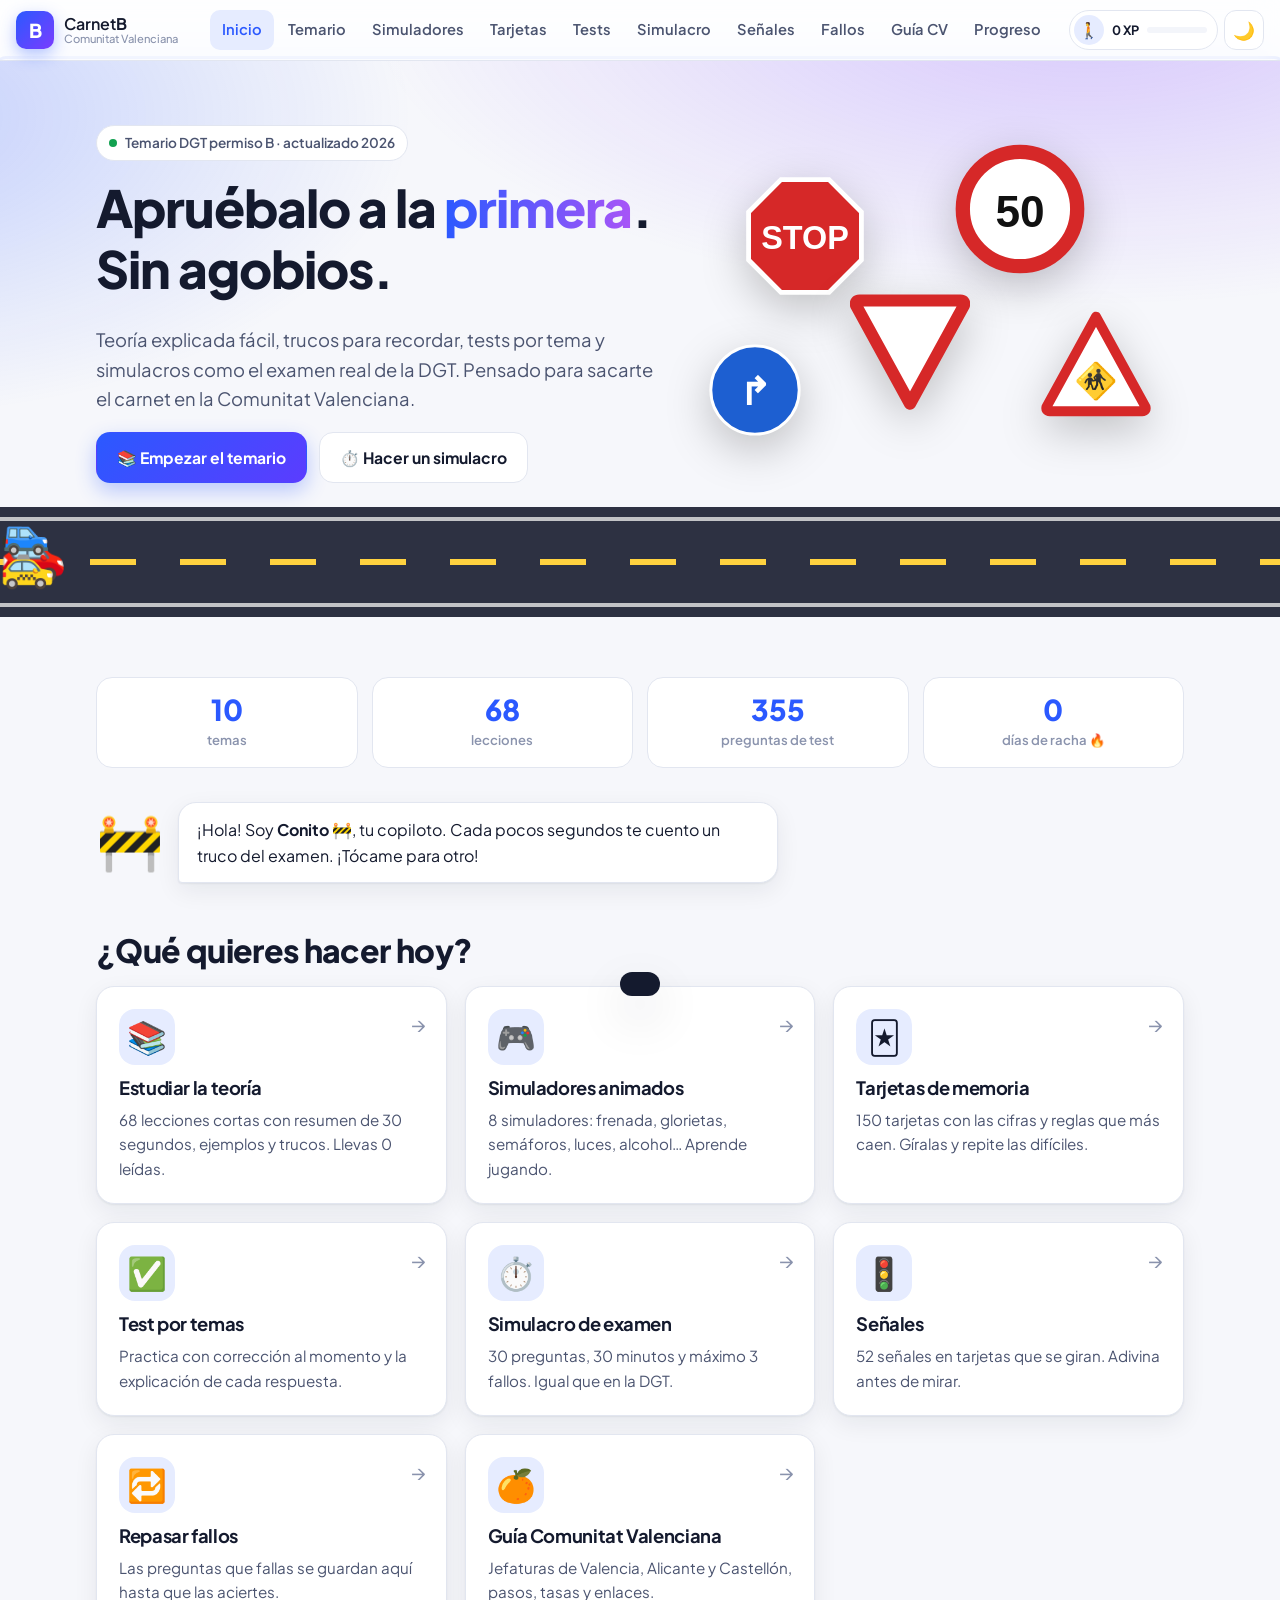
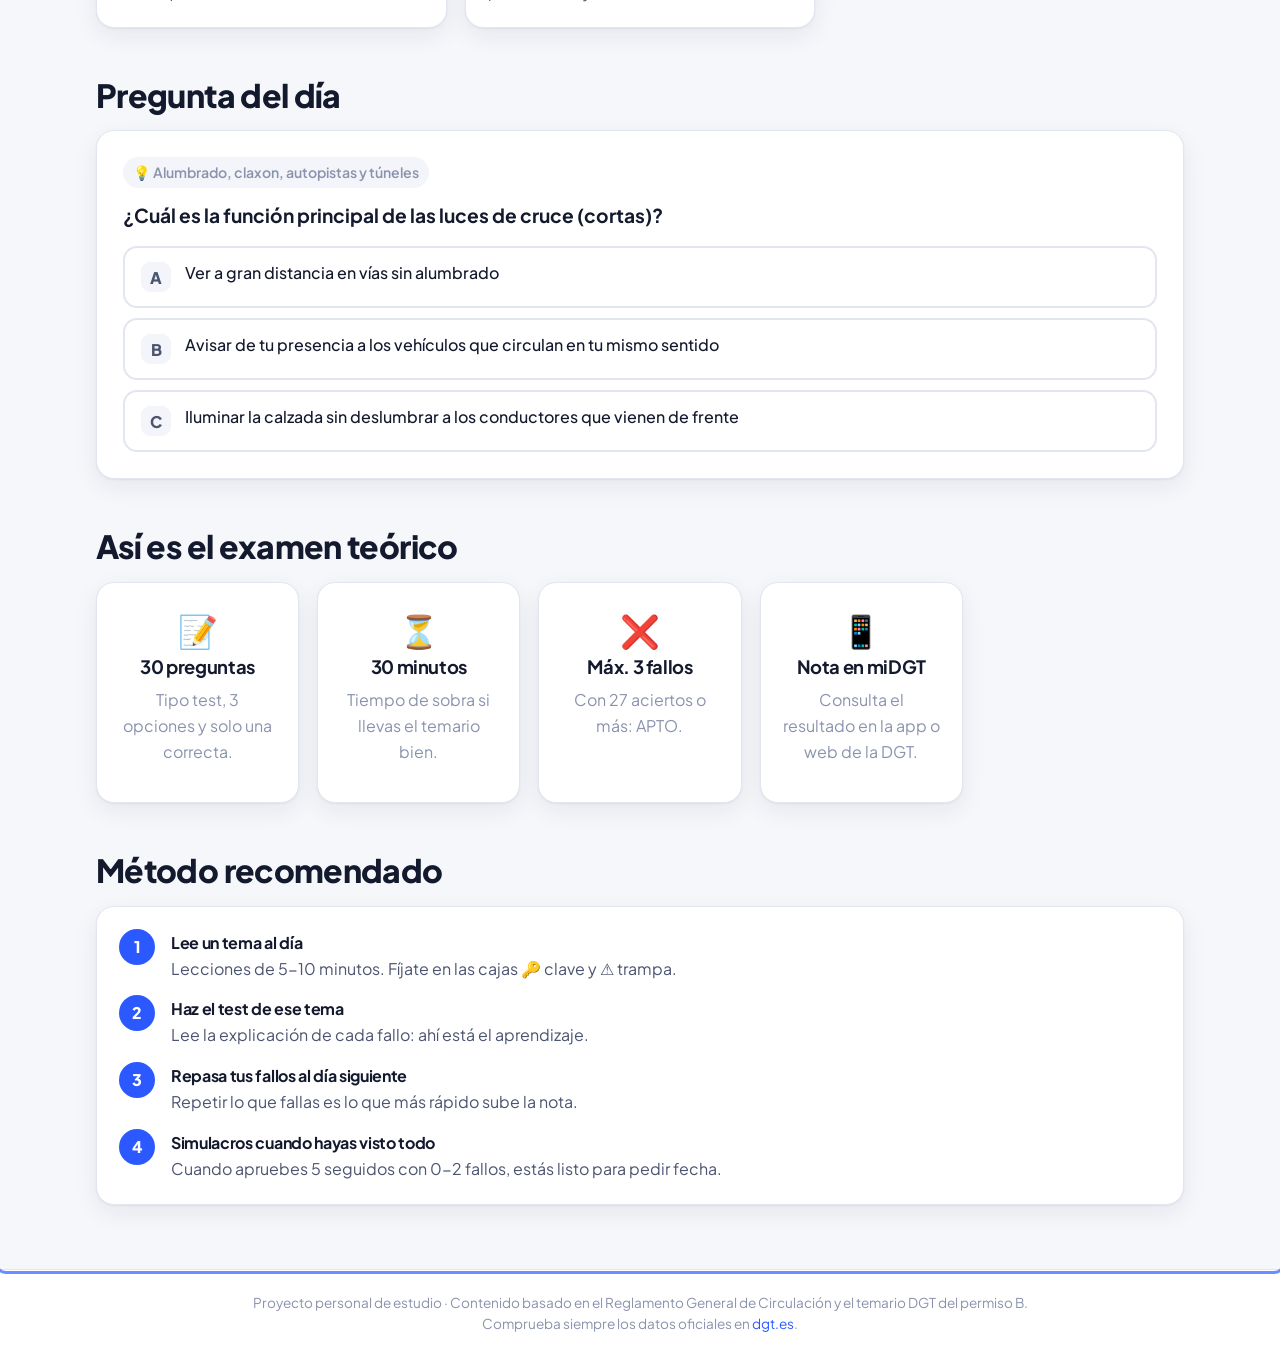
==== index.html @ b55dc946 "Web para estudiar el teórico del permiso B (Comunitat Valenciana) Temario de 10 temas con resúmenes " ====
<!doctype html>
<html lang="es">
<head>
  <meta charset="utf-8">
  <meta name="viewport" content="width=device-width, initial-scale=1">
  <title>Carnet B Valencia</title>
  <meta name="description" content="Aprende el teórico del permiso B de forma sencilla: temario animado, simuladores interactivos, tests por tema, simulacros de examen DGT y guía para la Comunitat Valenciana.">
  <meta name="theme-color" content="#2b59ff">
  <meta property="og:title" content="Carnet B Valencia — Aprende el teórico de la DGT">
  <meta property="og:description" content="Temario fácil, simuladores animados, 355 preguntas tipo test y simulacros de examen.">
  <meta property="og:type" content="website">
  <link rel="manifest" href="manifest.webmanifest">
  <link rel="icon" href="icon.svg" type="image/svg+xml">
  <link rel="apple-touch-icon" href="icon.svg">
  <link rel="preconnect" href="https://fonts.googleapis.com">
  <link rel="stylesheet" href="https://fonts.googleapis.com/css2?family=Plus+Jakarta+Sans:wght@400;500;600;700;800&display=swap">
  <link rel="stylesheet" href="css/styles.css">
  <link rel="stylesheet" href="css/extra.css">
</head>
<body>
  <header class="topbar">
    <a href="#/" class="brand" aria-label="Inicio">
      <span class="brand-logo">B</span>
      <span class="brand-text">Carnet<strong>B</strong> <small>Comunitat Valenciana</small></span>
    </a>
    <nav class="nav" id="nav">
      <a href="#/" data-route="">Inicio</a>
      <a href="#/temario" data-route="temario">Temario</a>
      <a href="#/simuladores" data-route="simuladores">Simuladores</a>
      <a href="#/tarjetas" data-route="tarjetas">Tarjetas</a>
      <a href="#/test" data-route="test">Tests</a>
      <a href="#/examen" data-route="examen">Simulacro</a>
      <a href="#/senales" data-route="senales">Señales</a>
      <a href="#/fallos" data-route="fallos">Fallos <span class="badge" id="badge-fallos" hidden></span></a>
      <a href="#/valencia" data-route="valencia">Guía CV</a>
      <a href="#/progreso" data-route="progreso">Progreso</a>
    </nav>
    <div class="topbar-actions">
      <a href="#/progreso" class="xp-chip" id="xp-chip" title="Tu nivel"></a>
      <button class="icon-btn" id="theme-toggle" title="Cambiar tema" aria-label="Cambiar tema claro/oscuro">🌙</button>
      <button class="icon-btn menu-btn" id="menu-toggle" aria-label="Menú">☰</button>
    </div>
  </header>

  <main id="app" tabindex="-1"></main>

  <footer class="footer">
    <p>Proyecto personal de estudio · Contenido basado en el Reglamento General de Circulación y el temario DGT del permiso B. Comprueba siempre los datos oficiales en <a href="https://www.dgt.es" target="_blank" rel="noopener">dgt.es</a>.</p>
  </footer>

  <div id="toast" class="toast" role="status" aria-live="polite"></div>
  <canvas id="confetti" aria-hidden="true"></canvas>

  <!-- Datos (cada fichero añade a variables globales; si falta alguno, la app sigue funcionando) -->
  <script src="data/teoria-examen.js"></script>
  <script src="data/teoria-via.js"></script>
  <script src="data/teoria-senales.js"></script>
  <script src="data/teoria-velocidad.js"></script>
  <script src="data/teoria-prioridad.js"></script>
  <script src="data/teoria-maniobras.js"></script>
  <script src="data/teoria-alumbrado.js"></script>
  <script src="data/teoria-factores.js"></script>
  <script src="data/teoria-seguridad.js"></script>
  <script src="data/teoria-accidentes.js"></script>
  <script src="data/preguntas-a.js"></script>
  <script src="data/preguntas-b.js"></script>
  <script src="data/preguntas-c.js"></script>
  <script src="data/preguntas-web.js"></script>
  <script src="data/resumenes-1.js"></script>
  <script src="data/resumenes-2.js"></script>
  <script src="data/flashcards.js"></script>
  <script src="data/info-cv.js"></script>
  <script src="js/simuladores.js"></script>
  <script src="js/app.js"></script>
  <script>
    if ("serviceWorker" in navigator && location.protocol.startsWith("http") && !/localhost|127\.0\.0\.1/.test(location.hostname)) {
      navigator.serviceWorker.register("sw.js").catch(function () {});
    }
  </script>
</body>
</html>
---- css/styles.css ----
/* ============ Tokens ============ */
:root {
  --bg: #f6f7fb;
  --bg-2: #eef1f8;
  --surface: #ffffff;
  --surface-2: #f3f5fa;
  --text: #141a2e;
  --text-2: #4b5470;
  --muted: #8a93ad;
  --border: #e2e6f0;
  --primary: #2b59ff;
  --primary-2: #6c8cff;
  --primary-soft: #e6ecff;
  --accent: #ff8a00;
  --ok: #12a150;
  --ok-soft: #e3f7ec;
  --bad: #e5383b;
  --bad-soft: #fde8e8;
  --warn: #f2a900;
  --warn-soft: #fff5d6;
  --tip: #8b5cf6;
  --tip-soft: #f1ebff;
  --road: #2d3142;
  --shadow: 0 1px 2px rgba(20,26,46,.06), 0 8px 24px rgba(20,26,46,.07);
  --shadow-lg: 0 20px 50px rgba(20,26,46,.14);
  --radius: 18px;
  --radius-sm: 12px;
  --font: "Plus Jakarta Sans", system-ui, -apple-system, "Segoe UI", Roboto, sans-serif;
  color-scheme: light;
}
@media (prefers-color-scheme: dark) {
  :root:not([data-theme="light"]) {
    --bg: #0d111c; --bg-2: #121827; --surface: #161d2e; --surface-2: #1d2539;
    --text: #eef1f8; --text-2: #b4bcd3; --muted: #7a84a0; --border: #273049;
    --primary: #6c8cff; --primary-2: #9db2ff; --primary-soft: #1d2a52;
    --ok: #3ccf7f; --ok-soft: #12301f; --bad: #ff6b6e; --bad-soft: #3a1618;
    --warn: #ffc94a; --warn-soft: #362c0d; --tip: #b197ff; --tip-soft: #261d42;
    --road: #222838;
    --shadow: 0 1px 2px rgba(0,0,0,.3), 0 8px 24px rgba(0,0,0,.3);
    --shadow-lg: 0 20px 50px rgba(0,0,0,.5);
    color-scheme: dark;
  }
}
:root[data-theme="dark"] {
  --bg: #0d111c; --bg-2: #121827; --surface: #161d2e; --surface-2: #1d2539;
  --text: #eef1f8; --text-2: #b4bcd3; --muted: #7a84a0; --border: #273049;
  --primary: #6c8cff; --primary-2: #9db2ff; --primary-soft: #1d2a52;
  --ok: #3ccf7f; --ok-soft: #12301f; --bad: #ff6b6e; --bad-soft: #3a1618;
  --warn: #ffc94a; --warn-soft: #362c0d; --tip: #b197ff; --tip-soft: #261d42;
  --road: #222838;
  --shadow: 0 1px 2px rgba(0,0,0,.3), 0 8px 24px rgba(0,0,0,.3);
  --shadow-lg: 0 20px 50px rgba(0,0,0,.5);
  color-scheme: dark;
}

/* ============ Base ============ */
* { box-sizing: border-box; }
html { scroll-behavior: smooth; }
body {
  margin: 0; background: var(--bg); color: var(--text);
  font-family: var(--font); font-size: 16px; line-height: 1.6;
  -webkit-font-smoothing: antialiased; overflow-x: hidden;
}
a { color: var(--primary); text-decoration: none; }
a:hover { text-decoration: underline; }
h1, h2, h3, h4 { line-height: 1.2; margin: 0 0 .5em; letter-spacing: -.02em; }
h1 { font-size: clamp(1.9rem, 4.5vw, 3.2rem); font-weight: 800; }
h2 { font-size: clamp(1.4rem, 3vw, 2rem); font-weight: 800; }
h3 { font-size: 1.15rem; font-weight: 700; }
p { margin: 0 0 1em; }
button { font-family: inherit; cursor: pointer; }
:focus-visible { outline: 3px solid var(--primary-2); outline-offset: 2px; border-radius: 6px; }
main { min-height: calc(100vh - 140px); outline: none; }
.wrap { max-width: 1120px; margin: 0 auto; padding: 32px 16px 64px; }
.narrow { max-width: 820px; }
.muted { color: var(--muted); }
.center { text-align: center; }
.row { display: flex; gap: 12px; flex-wrap: wrap; align-items: center; }
.spacer { flex: 1; }

/* ============ Topbar ============ */
.topbar {
  position: sticky; top: 0; z-index: 50;
  display: flex; align-items: center; gap: 16px;
  padding: 10px 16px; background: color-mix(in srgb, var(--surface) 82%, transparent);
  backdrop-filter: saturate(1.6) blur(14px); -webkit-backdrop-filter: saturate(1.6) blur(14px);
  border-bottom: 1px solid var(--border);
}
.brand { display: flex; align-items: center; gap: 10px; color: var(--text); text-decoration: none !important; }
.brand-logo {
  width: 38px; height: 38px; border-radius: 10px; display: grid; place-items: center;
  background: linear-gradient(135deg, var(--primary), #7a3cff); color: #fff; font-weight: 800; font-size: 1.2rem;
  box-shadow: 0 6px 16px rgba(43,89,255,.35);
}
.brand-text { font-weight: 600; line-height: 1.05; }
.brand-text small { display: block; font-size: .7rem; color: var(--muted); font-weight: 500; }
.nav { display: flex; gap: 2px; margin-left: auto; }
.nav a {
  color: var(--text-2); padding: 8px 12px; border-radius: 10px; font-weight: 600; font-size: .92rem;
  text-decoration: none; transition: background .2s, color .2s; position: relative; white-space: nowrap;
}
.nav a:hover { background: var(--surface-2); color: var(--text); }
.nav a.active { color: var(--primary); background: var(--primary-soft); }
.badge {
  display: inline-grid; place-items: center; min-width: 20px; height: 20px; padding: 0 6px;
  border-radius: 99px; background: var(--bad); color: #fff; font-size: .7rem; margin-left: 4px;
}
.badge[hidden] { display: none; }
.topbar-actions { display: flex; gap: 6px; }
.icon-btn {
  width: 40px; height: 40px; border-radius: 12px; border: 1px solid var(--border);
  background: var(--surface); color: var(--text); font-size: 1.1rem; display: grid; place-items: center;
  transition: transform .2s;
}
.icon-btn:hover { transform: rotate(-8deg) scale(1.05); }
.menu-btn { display: none; }
@media (max-width: 980px) {
  .menu-btn { display: grid; }
  .nav {
    position: fixed; inset: 61px 0 auto 0; flex-direction: column; padding: 12px 16px 20px;
    background: var(--surface); border-bottom: 1px solid var(--border); box-shadow: var(--shadow-lg);
    transform: translateY(-120%); transition: transform .35s cubic-bezier(.2,.8,.2,1); margin: 0;
  }
  .nav.open { transform: none; }
  .nav a { padding: 12px 14px; font-size: 1rem; }
  .topbar-actions { margin-left: auto; }
}

/* ============ Buttons ============ */
.btn {
  display: inline-flex; align-items: center; justify-content: center; gap: 8px;
  padding: 12px 20px; border-radius: 14px; border: 1px solid transparent;
  font-weight: 700; font-size: .98rem; text-decoration: none !important;
  transition: transform .15s, box-shadow .2s, background .2s; user-select: none;
}
.btn:active { transform: scale(.97); }
.btn-primary { background: linear-gradient(135deg, var(--primary), #5b3cff); color: #fff; box-shadow: 0 8px 20px rgba(43,89,255,.3); }
.btn-primary:hover { box-shadow: 0 12px 28px rgba(43,89,255,.42); transform: translateY(-1px); }
.btn-ghost { background: var(--surface); color: var(--text); border-color: var(--border); }
.btn-ghost:hover { background: var(--surface-2); }
.btn-ok { background: var(--ok); color: #fff; }
.btn-sm { padding: 8px 14px; font-size: .88rem; border-radius: 11px; }
.btn[disabled] { opacity: .45; pointer-events: none; }

/* ============ Cards ============ */
.card {
  background: var(--surface); border: 1px solid var(--border); border-radius: var(--radius);
  padding: 22px; box-shadow: var(--shadow);
}
.grid { display: grid; gap: 18px; }
.grid-2 { grid-template-columns: repeat(auto-fill, minmax(min(100%, 340px), 1fr)); }
.grid-3 { grid-template-columns: repeat(auto-fill, minmax(min(100%, 260px), 1fr)); }
.grid-4 { grid-template-columns: repeat(auto-fill, minmax(min(100%, 200px), 1fr)); }

/* ============ Hero ============ */
.hero {
  position: relative; overflow: hidden;
  background: radial-gradient(1200px 500px at 85% -10%, rgba(122,60,255,.25), transparent 60%),
              radial-gradient(900px 500px at -10% 10%, rgba(43,89,255,.25), transparent 60%), var(--bg);
}
.hero-inner { max-width: 1120px; margin: 0 auto; padding: 64px 16px 0; display: grid; gap: 28px; grid-template-columns: 1.1fr .9fr; align-items: center; }
@media (max-width: 860px) { .hero-inner { grid-template-columns: 1fr; padding-top: 40px; } }
.hero h1 span.grad { background: linear-gradient(90deg, var(--primary), #a855f7, var(--accent)); -webkit-background-clip: text; background-clip: text; color: transparent; background-size: 200% auto; animation: shine 6s linear infinite; }
@keyframes shine { to { background-position: 200% center; } }
.hero p.lead { font-size: 1.15rem; color: var(--text-2); max-width: 560px; }
.pill { display: inline-flex; align-items: center; gap: 8px; padding: 6px 12px; border-radius: 99px; background: var(--surface); border: 1px solid var(--border); font-size: .85rem; font-weight: 600; color: var(--text-2); margin-bottom: 16px; }
.pill .dot { width: 8px; height: 8px; border-radius: 50%; background: var(--ok); box-shadow: 0 0 0 0 var(--ok); animation: pulse 2s infinite; }
@keyframes pulse { 0% { box-shadow: 0 0 0 0 rgba(18,161,80,.6); } 70% { box-shadow: 0 0 0 10px rgba(18,161,80,0); } 100% { box-shadow: 0 0 0 0 rgba(18,161,80,0); } }

.hero-signs { position: relative; height: 320px; }
.hero-signs .float { position: absolute; animation: float 6s ease-in-out infinite; filter: drop-shadow(0 14px 22px rgba(0,0,0,.22)); }
.hero-signs .float:nth-child(1) { left: 8%; top: 10%; animation-delay: 0s; }
.hero-signs .float:nth-child(2) { left: 52%; top: 0; animation-delay: -1.5s; }
.hero-signs .float:nth-child(3) { left: 30%; top: 46%; animation-delay: -3s; }
.hero-signs .float:nth-child(4) { left: 70%; top: 52%; animation-delay: -4.5s; }
.hero-signs .float:nth-child(5) { left: 0; top: 62%; animation-delay: -2.2s; }
@keyframes float { 0%,100% { transform: translateY(0) rotate(-3deg); } 50% { transform: translateY(-18px) rotate(3deg); } }

/* animated road */
.road { position: relative; height: 110px; margin-top: 24px; background: var(--road); overflow: hidden; }
.road::before, .road::after { content: ""; position: absolute; left: 0; right: 0; height: 4px; background: #e8e8e8; opacity: .8; }
.road::before { top: 10px; } .road::after { bottom: 10px; }
.road .lane { position: absolute; top: 50%; left: 0; width: 200%; height: 6px; transform: translateY(-50%);
  background: repeating-linear-gradient(90deg, #ffd23f 0 46px, transparent 46px 90px); animation: lane 1.2s linear infinite; }
@keyframes lane { to { transform: translate(-90px, -50%); } }
.road .car { position: absolute; bottom: 26px; font-size: 54px; transform: scaleX(-1); animation: drive 9s linear infinite; }
.road .car.c2 { bottom: 54px; font-size: 40px; animation-duration: 13s; animation-delay: -6s; }
.road .car.c3 { bottom: 20px; font-size: 44px; animation-duration: 11s; animation-delay: -3s; }
@keyframes drive { from { left: -15%; } to { left: 110%; } }
@media (prefers-reduced-motion: reduce) { *, *::before, *::after { animation: none !important; transition: none !important; } }

.stats { display: grid; grid-template-columns: repeat(4, 1fr); gap: 14px; margin-top: 28px; }
@media (max-width: 640px) { .stats { grid-template-columns: repeat(2, 1fr); } }
.stat { background: var(--surface); border: 1px solid var(--border); border-radius: 16px; padding: 16px; text-align: center; }
.stat b { display: block; font-size: 1.8rem; font-weight: 800; color: var(--primary); line-height: 1.1; }
.stat span { font-size: .82rem; color: var(--muted); font-weight: 600; }

/* feature cards */
.feature { position: relative; overflow: hidden; transition: transform .25s, box-shadow .25s; cursor: pointer; text-decoration: none !important; color: var(--text); display: block; }
.feature:hover { transform: translateY(-4px); box-shadow: var(--shadow-lg); }
.feature .ico { font-size: 2rem; width: 56px; height: 56px; display: grid; place-items: center; border-radius: 16px; background: var(--primary-soft); margin-bottom: 12px; }
.feature p { color: var(--text-2); margin: 0; font-size: .95rem; }
.feature::after { content: "→"; position: absolute; right: 20px; top: 20px; font-size: 1.3rem; color: var(--muted); transition: transform .25s; }
.feature:hover::after { transform: translateX(4px); color: var(--primary); }

/* steps */
.steps { counter-reset: s; display: grid; gap: 14px; }
.step { display: flex; gap: 16px; align-items: flex-start; }
.step::before { counter-increment: s; content: counter(s); flex: none; width: 36px; height: 36px; border-radius: 50%; display: grid; place-items: center; background: var(--primary); color: #fff; font-weight: 800; }
.step h4 { margin: 4px 0 4px; }
.step p { margin: 0; color: var(--text-2); }

/* ============ Section headers ============ */
.page-head { margin-bottom: 26px; }
.page-head p { color: var(--text-2); max-width: 680px; }
.crumbs { font-size: .88rem; color: var(--muted); margin-bottom: 10px; }
.crumbs a { color: var(--muted); }

/* ============ Topic cards ============ */
.topic {
  --c: var(--primary);
  position: relative; display: flex; flex-direction: column; gap: 10px; color: var(--text); text-decoration: none !important;
  transition: transform .25s, box-shadow .25s; overflow: hidden;
}
.topic::before { content: ""; position: absolute; inset: 0 0 auto 0; height: 5px; background: var(--c); }
.topic:hover { transform: translateY(-4px) rotate(-.3deg); box-shadow: var(--shadow-lg); }
.topic .t-ico { font-size: 2.2rem; width: 60px; height: 60px; display: grid; place-items: center; border-radius: 16px; background: color-mix(in srgb, var(--c) 14%, transparent); }
.topic .t-num { position: absolute; right: 18px; top: 14px; font-size: 3rem; font-weight: 800; color: color-mix(in srgb, var(--c) 18%, transparent); line-height: 1; }
.topic p { color: var(--text-2); font-size: .93rem; margin: 0; flex: 1; }
.progress { height: 8px; background: var(--surface-2); border-radius: 99px; overflow: hidden; }
.progress > i { display: block; height: 100%; width: 0; background: var(--c, var(--primary)); border-radius: 99px; transition: width 1s cubic-bezier(.2,.8,.2,1); }
.t-meta { display: flex; justify-content: space-between; font-size: .8rem; color: var(--muted); font-weight: 600; }

/* lesson list */
.lesson-list { display: grid; gap: 10px; }
.lesson-item {
  display: flex; align-items: center; gap: 14px; padding: 16px 18px; border-radius: 14px;
  background: var(--surface); border: 1px solid var(--border); color: var(--text); text-decoration: none !important;
  transition: transform .2s, border-color .2s;
}
.lesson-item:hover { transform: translateX(4px); border-color: var(--c, var(--primary)); }
.lesson-item .num { flex: none; width: 34px; height: 34px; border-radius: 10px; display: grid; place-items: center; font-weight: 800; background: var(--surface-2); color: var(--text-2); }
.lesson-item.done .num { background: var(--ok); color: #fff; }
.lesson-item .lt { flex: 1; font-weight: 600; }
.lesson-item .lm { font-size: .82rem; color: var(--muted); }

/* ============ Lesson content ============ */
.lesson { font-size: 1.04rem; }
.lesson > * { animation: rise .5s both; }
.lesson > *:nth-child(2) { animation-delay: .04s; } .lesson > *:nth-child(3) { animation-delay: .08s; }
.lesson > *:nth-child(4) { animation-delay: .12s; } .lesson > *:nth-child(5) { animation-delay: .16s; }
@keyframes rise { from { opacity: 0; transform: translateY(14px); } to { opacity: 1; transform: none; } }
.lesson ul { padding-left: 0; list-style: none; margin: 0 0 1.2em; }
.lesson ul li { position: relative; padding-left: 28px; margin-bottom: 8px; }
.lesson ul li::before { content: ""; position: absolute; left: 6px; top: .6em; width: 9px; height: 9px; border-radius: 3px; background: var(--c, var(--primary)); transform: rotate(45deg); }
.box { border-radius: 14px; padding: 16px 18px 16px 54px; margin: 0 0 1.2em; position: relative; border: 1px solid transparent; }
.box::before { position: absolute; left: 16px; top: 14px; font-size: 1.3rem; }
.box b.tag { display: block; font-size: .74rem; text-transform: uppercase; letter-spacing: .08em; margin-bottom: 2px; }
.box-clave { background: var(--primary-soft); border-color: color-mix(in srgb, var(--primary) 30%, transparent); }
.box-clave::before { content: "🔑"; } .box-clave b.tag { color: var(--primary); }
.box-truco { background: var(--tip-soft); border-color: color-mix(in srgb, var(--tip) 30%, transparent); }
.box-truco::before { content: "💡"; } .box-truco b.tag { color: var(--tip); }
.box-aviso { background: var(--warn-soft); border-color: color-mix(in srgb, var(--warn) 40%, transparent); }
.box-aviso::before { content: "⚠️"; } .box-aviso b.tag { color: color-mix(in srgb, var(--warn) 70%, var(--text)); }
.table-wrap { overflow-x: auto; margin: 0 0 1.2em; border-radius: 14px; border: 1px solid var(--border); }
table { border-collapse: collapse; width: 100%; font-size: .95rem; background: var(--surface); }
th, td { padding: 10px 14px; text-align: left; border-bottom: 1px solid var(--border); }
th { background: var(--surface-2); font-weight: 700; font-size: .85rem; color: var(--text-2); }
tr:last-child td { border-bottom: 0; }
tbody tr:hover td { background: var(--surface-2); }
.sign-block { display: flex; gap: 18px; align-items: center; background: var(--surface); border: 1px solid var(--border); border-radius: 16px; padding: 14px 18px; margin: 0 0 1.2em; }
.sign-block svg { flex: none; width: 84px; height: 84px; transition: transform .4s cubic-bezier(.3,1.6,.5,1); }
.sign-block:hover svg { transform: scale(1.12) rotate(-6deg); }
.sign-block h4 { margin: 0 0 4px; }
.sign-block p { margin: 0; color: var(--text-2); font-size: .95rem; }

.mini-quiz { background: var(--surface); border: 2px dashed var(--border); border-radius: 16px; padding: 18px; margin: 0 0 1.4em; }
.mini-quiz h4::before { content: "🧠 "; }

.lesson-nav { display: flex; gap: 12px; justify-content: space-between; margin-top: 30px; padding-top: 20px; border-top: 1px solid var(--border); flex-wrap: wrap; }
.reading-bar { position: fixed; top: 0; left: 0; height: 3px; background: linear-gradient(90deg, var(--primary), #a855f7); z-index: 60; width: 0; transition: width .1s; }

/* ============ Questions ============ */
.q-card { padding: 26px; }
.q-head { display: flex; justify-content: space-between; align-items: center; gap: 10px; margin-bottom: 14px; font-size: .88rem; color: var(--muted); font-weight: 600; flex-wrap: wrap; }
.q-tema { padding: 4px 10px; border-radius: 99px; background: var(--surface-2); }
.q-text { font-size: 1.2rem; font-weight: 700; margin-bottom: 18px; line-height: 1.4; }
.q-sign { display: flex; justify-content: center; margin: 0 0 18px; }
.q-sign svg { width: 120px; height: 120px; animation: pop .5s cubic-bezier(.3,1.6,.5,1); }
@keyframes pop { from { transform: scale(.4) rotate(-20deg); opacity: 0; } }
.options { display: grid; gap: 10px; }
.opt {
  display: flex; gap: 14px; align-items: flex-start; text-align: left; width: 100%;
  padding: 14px 16px; border-radius: 14px; border: 2px solid var(--border); background: var(--surface);
  color: var(--text); font-size: 1rem; font-weight: 500; transition: border-color .2s, background .2s, transform .15s;
}
.opt:hover:not([disabled]) { border-color: var(--primary-2); transform: translateX(3px); }
.opt .letter { flex: none; width: 30px; height: 30px; border-radius: 9px; display: grid; place-items: center; background: var(--surface-2); font-weight: 800; color: var(--text-2); }
.opt.selected { border-color: var(--primary); background: var(--primary-soft); }
.opt.selected .letter { background: var(--primary); color: #fff; }
.opt.correct { border-color: var(--ok); background: var(--ok-soft); }
.opt.correct .letter { background: var(--ok); color: #fff; }
.opt.wrong { border-color: var(--bad); background: var(--bad-soft); animation: shake .4s; }
.opt.wrong .letter { background: var(--bad); color: #fff; }
.opt[disabled] { cursor: default; }
@keyframes shake { 20%,60% { transform: translateX(-6px); } 40%,80% { transform: translateX(6px); } }
.explain { margin-top: 16px; padding: 14px 16px; border-radius: 14px; background: var(--surface-2); border-left: 4px solid var(--ok); animation: rise .35s both; }
.explain.bad { border-left-color: var(--bad); }
.explain b { display: block; margin-bottom: 4px; }

.q-progress { display: flex; gap: 4px; margin-bottom: 18px; }
.q-progress i { flex: 1; height: 6px; border-radius: 99px; background: var(--surface-2); transition: background .3s; }
.q-progress i.ok { background: var(--ok); } .q-progress i.ko { background: var(--bad); } .q-progress i.cur { background: var(--primary); }

/* exam */
.exam-bar { position: sticky; top: 61px; z-index: 20; display: flex; gap: 14px; align-items: center; flex-wrap: wrap; padding: 12px 16px; margin-bottom: 18px; background: var(--surface); border: 1px solid var(--border); border-radius: 16px; box-shadow: var(--shadow); }
.timer { font-variant-numeric: tabular-nums; font-weight: 800; font-size: 1.3rem; display: flex; gap: 8px; align-items: center; }
.timer.low { color: var(--bad); animation: blink 1s infinite; }
@keyframes blink { 50% { opacity: .5; } }
.exam-grid { display: grid; grid-template-columns: repeat(10, 1fr); gap: 6px; margin-top: 18px; }
@media (max-width: 520px) { .exam-grid { grid-template-columns: repeat(6, 1fr); } }
.exam-grid button { aspect-ratio: 1; border-radius: 10px; border: 2px solid var(--border); background: var(--surface); font-weight: 700; color: var(--text-2); font-size: .85rem; }
.exam-grid button.answered { background: var(--primary-soft); border-color: var(--primary-2); color: var(--primary); }
.exam-grid button.current { border-color: var(--primary); box-shadow: 0 0 0 3px var(--primary-soft); }
.exam-grid button.ok { background: var(--ok); border-color: var(--ok); color: #fff; }
.exam-grid button.ko { background: var(--bad); border-color: var(--bad); color: #fff; }

.result-hero { text-align: center; padding: 40px 22px; }
.result-hero .big { font-size: 4.5rem; line-height: 1; margin-bottom: 8px; animation: pop .7s cubic-bezier(.3,1.6,.5,1); }
.result-hero .verdict { font-size: 2.4rem; font-weight: 800; letter-spacing: .02em; }
.result-hero .verdict.ok { color: var(--ok); } .result-hero .verdict.ko { color: var(--bad); }
.ring { width: 160px; height: 160px; margin: 10px auto 16px; }
.ring circle { fill: none; stroke-width: 12; }
.ring .bg { stroke: var(--surface-2); }
.ring .fg { stroke-linecap: round; transform: rotate(-90deg); transform-origin: center; transition: stroke-dashoffset 1.4s cubic-bezier(.2,.8,.2,1); }
.ring text { font-family: var(--font); font-weight: 800; font-size: 30px; fill: var(--text); }

/* setup chips */
.chips { display: flex; flex-wrap: wrap; gap: 8px; }
.chip { padding: 9px 14px; border-radius: 99px; border: 2px solid var(--border); background: var(--surface); color: var(--text-2); font-weight: 600; font-size: .9rem; transition: all .2s; }
.chip:hover { border-color: var(--primary-2); }
.chip.on { background: var(--primary); border-color: var(--primary); color: #fff; }
.field-label { font-weight: 700; margin: 18px 0 10px; display: block; }

/* ============ Signs gallery ============ */
.sign-card { text-align: center; padding: 18px 14px; perspective: 900px; cursor: pointer; background: none; border: 0; box-shadow: none; }
.flip { position: relative; height: 230px; transform-style: preserve-3d; transition: transform .6s cubic-bezier(.3,1.3,.5,1); }
.sign-card.flipped .flip { transform: rotateY(180deg); }
.flip > div { position: absolute; inset: 0; backface-visibility: hidden; -webkit-backface-visibility: hidden; border-radius: var(--radius); background: var(--surface); border: 1px solid var(--border); box-shadow: var(--shadow); display: flex; flex-direction: column; align-items: center; justify-content: center; padding: 14px; gap: 10px; }
.flip .back { transform: rotateY(180deg); text-align: left; justify-content: flex-start; overflow: auto; font-size: .9rem; color: var(--text-2); }
.flip .back h4 { color: var(--text); margin: 0; font-size: 1rem; }
.flip svg { width: 110px; height: 110px; transition: transform .3s; }
.sign-card:hover .front svg { transform: scale(1.07); }
.flip .front .nm { font-weight: 700; font-size: .9rem; color: var(--text); }
.flip .front .hint { font-size: .75rem; color: var(--muted); }

/* ============ Toast, confetti ============ */
.toast { position: fixed; left: 50%; bottom: 24px; transform: translate(-50%, 120px); background: var(--text); color: var(--bg); padding: 12px 20px; border-radius: 14px; font-weight: 600; box-shadow: var(--shadow-lg); z-index: 100; transition: transform .4s cubic-bezier(.3,1.4,.5,1); max-width: calc(100% - 32px); }
.toast.show { transform: translate(-50%, 0); }
#confetti { position: fixed; inset: 0; pointer-events: none; z-index: 99; width: 100%; height: 100%; }

/* ============ Progress page ============ */
.bars { display: flex; align-items: flex-end; gap: 8px; height: 180px; padding-top: 10px; border-bottom: 1px solid var(--border); }
.bars .bar { flex: 1; max-width: 46px; border-radius: 8px 8px 0 0; background: var(--primary); position: relative; animation: grow .8s cubic-bezier(.2,.8,.2,1) both; transform-origin: bottom; min-height: 4px; }
.bars .bar.ok { background: var(--ok); } .bars .bar.ko { background: var(--bad); }
.bars .bar span { position: absolute; top: -20px; left: 50%; transform: translateX(-50%); font-size: .72rem; font-weight: 700; color: var(--text-2); }
@keyframes grow { from { transform: scaleY(0); } }
.topic-stat { display: grid; grid-template-columns: 34px 1fr 60px; gap: 12px; align-items: center; margin-bottom: 12px; }
.topic-stat .progress { height: 10px; }

/* empty */
.empty { text-align: center; padding: 50px 20px; }
.empty .big { font-size: 3.5rem; margin-bottom: 10px; }

/* footer */
.footer { border-top: 1px solid var(--border); padding: 22px 16px; text-align: center; color: var(--muted); font-size: .85rem; background: var(--surface); }
.footer p { max-width: 780px; margin: 0 auto; }

/* page transition */
.page-enter { animation: pageIn .45s cubic-bezier(.2,.8,.2,1) both; }
@keyframes pageIn { from { opacity: 0; transform: translateY(12px); } to { opacity: 1; transform: none; } }

/* reveal on scroll */
.reveal { opacity: 0; transform: translateY(24px); transition: opacity .7s, transform .7s cubic-bezier(.2,.8,.2,1); }
.reveal.in { opacity: 1; transform: none; }

/* traffic light loader */
.semaforo { display: inline-flex; flex-direction: column; gap: 6px; padding: 8px; background: #22252f; border-radius: 12px; }
.semaforo i { width: 18px; height: 18px; border-radius: 50%; background: #3a3d48; }
.semaforo i:nth-child(1) { animation: sl 3s infinite; --on: #ff4d4f; }
.semaforo i:nth-child(2) { animation: sl 3s infinite 1s; --on: #ffc53d; }
.semaforo i:nth-child(3) { animation: sl 3s infinite 2s; --on: #52c41a; }
@keyframes sl { 0%, 30% { background: var(--on); box-shadow: 0 0 14px var(--on); } 34%, 100% { background: #3a3d48; box-shadow: none; } }
---- css/extra.css ----
/* ============ Simuladores ============ */
.sim { background: var(--surface); border: 1px solid var(--border); border-radius: var(--radius); padding: 18px; box-shadow: var(--shadow); }
.sim-row { display: flex; gap: 22px; flex-wrap: wrap; align-items: flex-start; }
.sim-controls { display: flex; flex-wrap: wrap; gap: 14px 22px; align-items: center; margin-bottom: 14px; }
.sim-controls label { display: flex; flex-direction: column; gap: 4px; font-size: .9rem; font-weight: 600; color: var(--text-2); min-width: 190px; }
.sim-controls label.chk { flex-direction: row; align-items: center; gap: 8px; min-width: 0; }
input[type=range] { accent-color: var(--primary); width: 100%; }
.seg { display: inline-flex; border: 2px solid var(--border); border-radius: 12px; overflow: hidden; }
.seg button { border: 0; background: var(--surface); color: var(--text-2); padding: 8px 12px; font-weight: 600; font-size: .88rem; }
.seg button.on { background: var(--primary); color: #fff; }
.sim-svg { width: 100%; height: auto; display: block; border-radius: 12px; color: var(--text); }
.sim-out { display: flex; flex-wrap: wrap; gap: 8px 16px; margin-top: 12px; min-height: 30px; align-items: center; font-size: .95rem; }
.sim-out > span { padding: 6px 12px; border-radius: 10px; background: var(--surface-2); }
.sim-out .res-ok { background: var(--ok-soft); color: var(--ok); font-weight: 700; }
.sim-out .res-ko { background: var(--bad-soft); color: var(--bad); font-weight: 700; animation: pop .4s; }
.sim-out .chip-r { color: #3b82f6; } .sim-out .chip-f { color: #ef4444; }
.sim-tip { margin: 12px 0 0; font-size: .9rem; color: var(--text-2); background: var(--tip-soft); padding: 10px 14px; border-radius: 12px; }
.sim.shake { animation: shake .45s; }
.sem-svg { width: 92px; flex: none; }
.sem-svg circle { transition: fill .25s, filter .25s; }
.blink { animation: blink2 .9s steps(1) infinite; }
@keyframes blink2 { 50% { fill: #3a3d48; filter: none; } }
.glo-svg { width: min(100%, 380px); flex: none; border-radius: 16px; }
.glo-step { margin: 14px 0; padding: 14px 16px; border-radius: 14px; background: var(--primary-soft); min-height: 64px; }
.glo-step.pop { animation: rise .4s both; }
.glo-rules { padding-left: 20px; color: var(--text-2); font-size: .93rem; }
.glo-rules li { margin-bottom: 6px; }
.alco { display: flex; gap: 22px; align-items: stretch; flex-wrap: wrap; }
.alco-meter { position: relative; width: 70px; height: 230px; border-radius: 35px; background: var(--surface-2); border: 3px solid var(--border); }
.alco-fill { position: absolute; left: 0; right: 0; bottom: 0; border-radius: 0 0 32px 32px; transition: height .35s cubic-bezier(.3,1.4,.5,1), background .3s; }
.alco-fill.ok { background: linear-gradient(#4ade80, #16a34a); } .alco-fill.multa { background: linear-gradient(#fde047, #f59e0b); }
.alco-fill.grave { background: linear-gradient(#fb923c, #ea580c); } .alco-fill.delito { background: linear-gradient(#f87171, #b91c1c); animation: blink 1s infinite; }
.alco-marks span { position: absolute; left: 82px; transform: translateY(50%); font-size: .75rem; font-weight: 700; white-space: nowrap; color: var(--text-2); }
.alco-marks span::before { content: ""; position: absolute; left: -14px; top: 50%; width: 10px; border-top: 2px dashed var(--muted); }
.alco-res { flex: 1; min-width: 220px; display: flex; gap: 14px; align-items: center; padding: 18px; border-radius: 16px; margin-left: 100px; font-size: 1.02rem; transition: background .3s; }
@media (max-width: 560px) { .alco-res { margin-left: 0; } }
.alco-res.ok { background: var(--ok-soft); } .alco-res.multa { background: var(--warn-soft); } .alco-res.grave, .alco-res.delito { background: var(--bad-soft); }
.alco-ico { font-size: 2.6rem; animation: pop .4s; }
.luces-scene { margin-top: 14px; border-radius: 12px; overflow: hidden; transition: background .5s; background: #9fd3ff; }
.luces-scene.noche, .luces-scene.lluvia { background: #0b1022; } .luces-scene.tunel { background: #3b3f4a; } .luces-scene.niebla { background: #8a94a6; }
#beam { transition: all .5s cubic-bezier(.3,1.2,.5,1); }
.luces-scene .drop { animation: drop .6s linear infinite; }
@keyframes drop { from { transform: translate(0, -20px); } to { transform: translate(-8px, 30px); } }
.pas { display: flex; align-items: center; justify-content: center; gap: 10px; flex-wrap: wrap; padding-top: 14px; }
.pas-arrow { font-size: 1.4rem; color: var(--muted); }
.pas-step { --pc: var(--primary); position: relative; display: flex; flex-direction: column; align-items: center; gap: 4px; width: 130px; padding: 16px 10px; border-radius: 18px; border: 3px solid var(--border); background: var(--surface); color: var(--text); transition: transform .25s, border-color .25s; }
.pas-step:hover { transform: translateY(-3px); }
.pas-step.on { border-color: var(--pc); transform: scale(1.06); box-shadow: 0 10px 24px color-mix(in srgb, var(--pc) 35%, transparent); }
.pas-step.done { opacity: .7; }
.pas-l { position: absolute; top: -14px; width: 30px; height: 30px; border-radius: 50%; background: var(--pc); color: #fff; font-weight: 800; display: grid; place-items: center; }
.pas-e { font-size: 2rem; }
.pas-detail { margin-top: 18px; padding: 16px 18px; border-radius: 16px; border-left: 5px solid var(--pc, var(--primary)); background: var(--surface-2); }
.pas-detail li { animation: rise .4s both; margin-bottom: 6px; }
.sim-card .ico { font-size: 2.2rem; }
.sim-embed { margin: 30px 0 10px; }
.sim-embed > h3::before { content: "🎮 "; }

/* ============ Resumen 30 segundos ============ */
.resumen { position: relative; overflow: hidden; border-radius: 20px; padding: 20px 22px; margin: 0 0 26px; color: #fff;
  background: linear-gradient(135deg, var(--c, var(--primary)), color-mix(in srgb, var(--c, var(--primary)) 50%, #1a1446)); box-shadow: var(--shadow-lg); }
.resumen::after { content: attr(data-emoji); position: absolute; right: -10px; bottom: -26px; font-size: 7rem; opacity: .18; transform: rotate(-12deg); pointer-events: none; }
.resumen .rs-tag { font-size: .72rem; letter-spacing: .1em; text-transform: uppercase; font-weight: 800; opacity: .85; }
.resumen .rs-idea { font-size: 1.15rem; font-weight: 700; margin: 6px 0 12px; }
.resumen ol { list-style: none; padding: 0; margin: 0 0 12px; display: grid; gap: 8px; }
.resumen ol li { display: flex; gap: 10px; align-items: center; background: rgba(255,255,255,.14); padding: 8px 12px; border-radius: 12px; animation: slideIn .5s both; }
.resumen ol li:nth-child(2) { animation-delay: .12s; } .resumen ol li:nth-child(3) { animation-delay: .24s; }
.resumen ol li b.n { flex: none; width: 24px; height: 24px; border-radius: 50%; background: #fff; color: #1a1446; display: grid; place-items: center; font-size: .8rem; }
.resumen .rs-rec { font-style: italic; opacity: .95; margin: 0; }
@keyframes slideIn { from { opacity: 0; transform: translateX(-20px); } to { opacity: 1; transform: none; } }
.lesson-tools { display: flex; gap: 8px; flex-wrap: wrap; margin-bottom: 18px; }
.lesson > .rv { opacity: 0; transform: translateY(18px); transition: opacity .55s, transform .55s cubic-bezier(.2,.8,.2,1); animation: none; }
.lesson > .rv.in { opacity: 1; transform: none; }
.speaking { outline: 3px solid var(--primary-2); outline-offset: 4px; border-radius: 10px; }

/* ============ Nivel / XP ============ */
.xp-chip { display: flex; align-items: center; gap: 8px; padding: 4px 10px 4px 4px; border-radius: 99px; border: 1px solid var(--border); background: var(--surface); font-size: .8rem; font-weight: 700; color: var(--text); text-decoration: none !important; }
.xp-chip .lv { width: 30px; height: 30px; border-radius: 50%; display: grid; place-items: center; background: var(--primary-soft); font-size: 1rem; }
.xp-chip .xpbar { width: 60px; height: 6px; border-radius: 99px; background: var(--surface-2); overflow: hidden; }
.xp-chip .xpbar i { display: block; height: 100%; background: linear-gradient(90deg, var(--primary), #a855f7); transition: width .8s; }
.xp-chip.bump { animation: pop .5s; }
@media (max-width: 520px) { .xp-chip .xpbar, .xp-chip .xptxt { display: none; } .brand-text small { display: none; } }
.xp-float { position: fixed; z-index: 120; pointer-events: none; font-weight: 800; color: var(--ok); font-size: 1.1rem; animation: xpUp 1.1s ease-out forwards; text-shadow: 0 2px 8px rgba(0,0,0,.25); }
@keyframes xpUp { from { opacity: 1; transform: translateY(0) scale(.8); } 30% { transform: translateY(-14px) scale(1.15); } to { opacity: 0; transform: translateY(-60px) scale(1); } }
.modal-bg { position: fixed; inset: 0; z-index: 130; background: rgba(8,10,20,.6); backdrop-filter: blur(6px); display: grid; place-items: center; padding: 16px; animation: fadeIn .3s; }
@keyframes fadeIn { from { opacity: 0; } }
.modal { background: var(--surface); border-radius: 26px; padding: 34px 26px; max-width: 380px; width: 100%; text-align: center; box-shadow: var(--shadow-lg); animation: pop .6s cubic-bezier(.3,1.6,.5,1); }
.modal .big { font-size: 5rem; line-height: 1; animation: float 3s ease-in-out infinite; display: inline-block; }
.logros { display: grid; gap: 12px; grid-template-columns: repeat(auto-fill, minmax(min(100%, 210px), 1fr)); }
.logro { display: flex; gap: 12px; align-items: center; padding: 12px 14px; border-radius: 14px; border: 1px solid var(--border); background: var(--surface); }
.logro .le { font-size: 1.8rem; filter: grayscale(1); opacity: .4; }
.logro.on { border-color: color-mix(in srgb, var(--ok) 45%, var(--border)); }
.logro.on .le { filter: none; opacity: 1; }
.logro b { display: block; font-size: .9rem; } .logro small { color: var(--muted); font-size: .78rem; }
.logro:not(.on) b { color: var(--muted); }

/* ============ Flashcards ============ */
.fc-stage { position: relative; max-width: 520px; margin: 0 auto; height: 320px; perspective: 1200px; }
.fc { position: absolute; inset: 0; cursor: pointer; transform-style: preserve-3d; transition: transform .6s cubic-bezier(.3,1.3,.5,1); }
.fc.flipped { transform: rotateY(180deg); }
.fc.out-left { transition: transform .45s ease-in, opacity .45s; transform: translateX(-140%) rotate(-24deg); opacity: 0; }
.fc.out-right { transition: transform .45s ease-in, opacity .45s; transform: translateX(140%) rotate(24deg); opacity: 0; }
.fc.enter { animation: pop .5s cubic-bezier(.3,1.5,.5,1); }
.fc > div { position: absolute; inset: 0; backface-visibility: hidden; -webkit-backface-visibility: hidden; border-radius: 26px; display: flex; flex-direction: column; align-items: center; justify-content: center; text-align: center; padding: 26px; box-shadow: var(--shadow-lg); }
.fc .ff { background: linear-gradient(135deg, var(--c, var(--primary)), color-mix(in srgb, var(--c, var(--primary)) 50%, #1a1446)); color: #fff; }
.fc .fb { background: var(--surface); border: 2px solid var(--c, var(--primary)); transform: rotateY(180deg); }
.fc .fe { font-size: 3rem; margin-bottom: 10px; }
.fc .ft { font-size: 1.3rem; font-weight: 800; line-height: 1.3; }
.fc .fd { font-size: 1.4rem; font-weight: 600; }
.fc .fn { margin-top: 12px; color: var(--text-2); font-size: .92rem; }
.fc-hint { position: absolute; bottom: 14px; font-size: .78rem; opacity: .75; }
.fc-actions { display: flex; justify-content: center; gap: 14px; margin-top: 22px; flex-wrap: wrap; }
.fc-actions .btn { min-width: 150px; }
.btn-bad { background: var(--bad-soft); color: var(--bad); border-color: color-mix(in srgb, var(--bad) 30%, transparent); }
.btn-good { background: var(--ok-soft); color: var(--ok); border-color: color-mix(in srgb, var(--ok) 30%, transparent); }

/* ============ Mascota ============ */
.mascota { display: flex; gap: 14px; align-items: flex-end; margin-top: 28px; }
.mascota .m-ico { font-size: 3.4rem; animation: bob 2.4s ease-in-out infinite; flex: none; cursor: pointer; }
@keyframes bob { 0%,100% { transform: translateY(0) rotate(-4deg); } 50% { transform: translateY(-8px) rotate(4deg); } }
.bubble { position: relative; background: var(--surface); border: 1px solid var(--border); border-radius: 18px 18px 18px 4px; padding: 14px 18px; box-shadow: var(--shadow); max-width: 600px; transition: opacity .3s, transform .3s; }
.bubble.fade { opacity: 0; transform: translateY(6px); }

/* Más secciones en el menú: colapsa antes */
@media (max-width: 1240px) {
  .menu-btn { display: grid; }
  .nav { position: fixed; inset: 61px 0 auto 0; flex-direction: column; padding: 12px 16px 20px; background: var(--surface); border-bottom: 1px solid var(--border); box-shadow: var(--shadow-lg); transform: translateY(-120%); transition: transform .35s cubic-bezier(.2,.8,.2,1); margin: 0; max-height: calc(100vh - 61px); overflow: auto; }
  .nav.open { transform: none; }
  .nav a { padding: 12px 14px; font-size: 1rem; }
  .topbar-actions { margin-left: auto; }
}
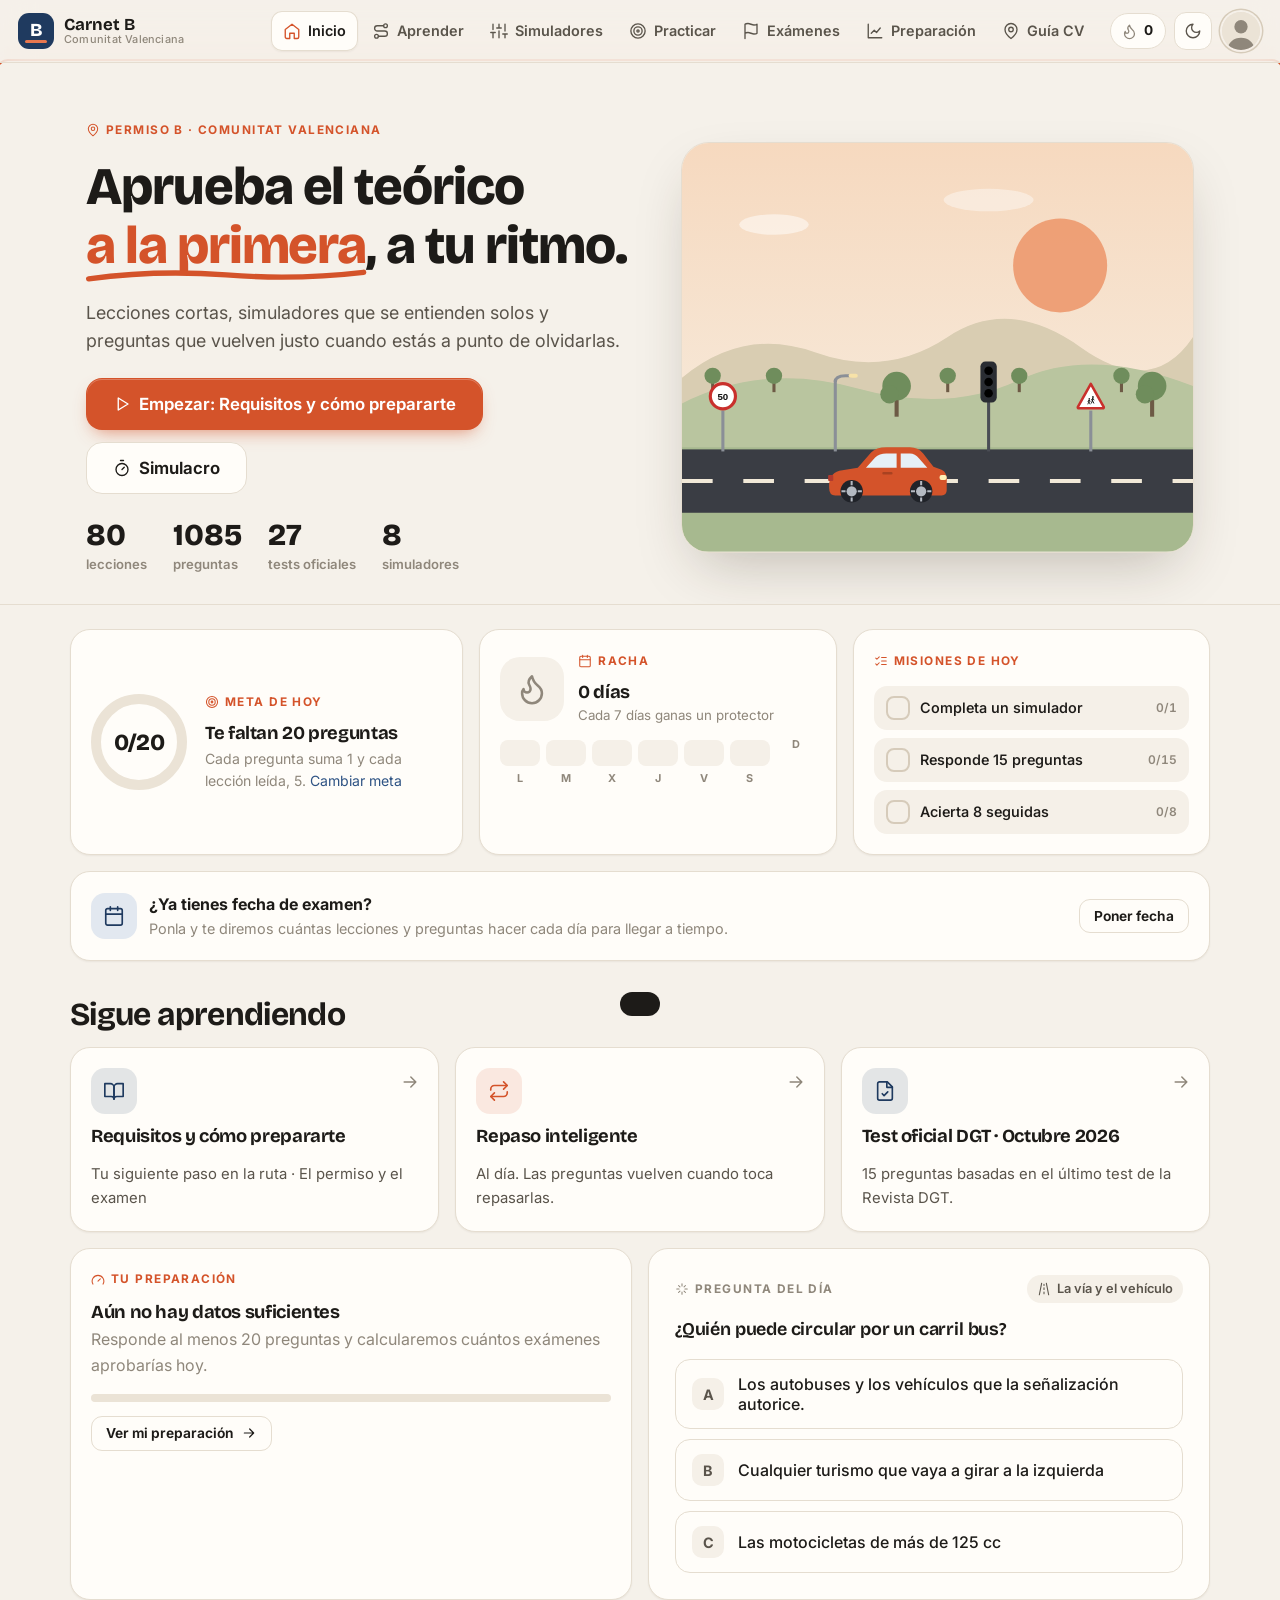
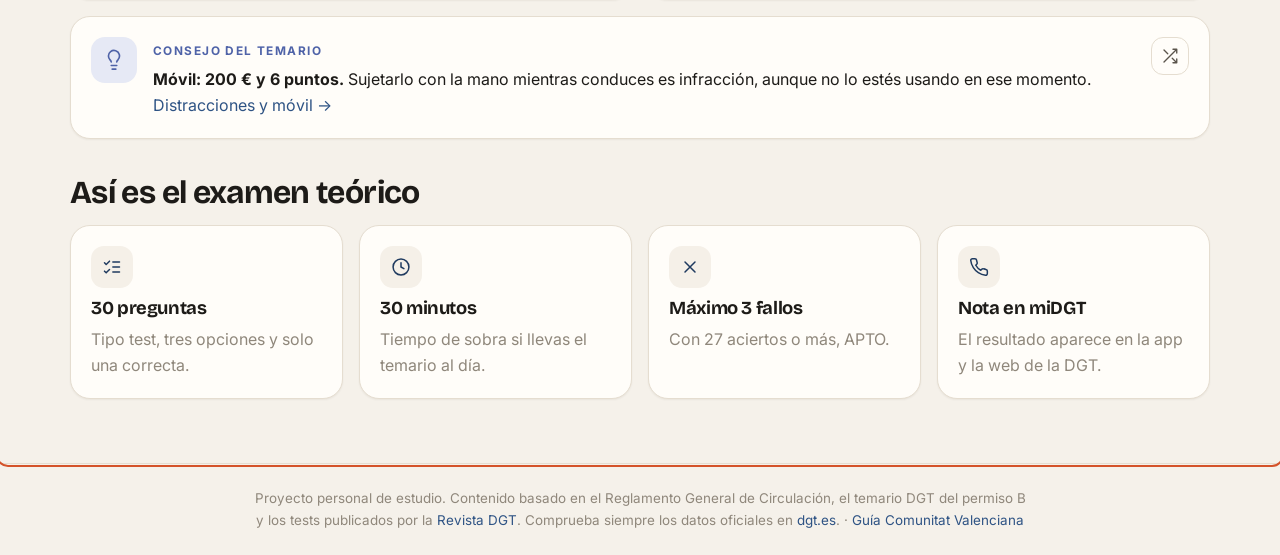
==== commit c2da5e58: "Rediseño completo, temario ampliado y nuevos módulos - Nueva identidad visual (paleta cálida, iconos" ====
--- a/index.html
+++ b/index.html
@@ -2,56 +2,65 @@
 <html lang="es">
 <head>
   <meta charset="utf-8">
-  <meta name="viewport" content="width=device-width, initial-scale=1">
+  <meta name="viewport" content="width=device-width, initial-scale=1, viewport-fit=cover">
   <title>Carnet B Valencia</title>
-  <meta name="description" content="Aprende el teórico del permiso B de forma sencilla: temario animado, simuladores interactivos, tests por tema, simulacros de examen DGT y guía para la Comunitat Valenciana.">
-  <meta name="theme-color" content="#2b59ff">
-  <meta property="og:title" content="Carnet B Valencia — Aprende el teórico de la DGT">
-  <meta property="og:description" content="Temario fácil, simuladores animados, 355 preguntas tipo test y simulacros de examen.">
+  <meta name="description" content="Aprende el teórico del permiso B de la DGT de forma sencilla: ruta guiada, simuladores interactivos, repaso inteligente, tests oficiales de la DGT y simulacros de examen.">
+  <meta name="theme-color" content="#f5f1ea" media="(prefers-color-scheme: light)">
+  <meta name="theme-color" content="#111315" media="(prefers-color-scheme: dark)">
+  <meta property="og:title" content="Carnet B Valencia: aprende el teórico de la DGT">
+  <meta property="og:description" content="Ruta guiada, simuladores, repaso inteligente, tests oficiales de la DGT y simulacros.">
   <meta property="og:type" content="website">
   <link rel="manifest" href="manifest.webmanifest">
   <link rel="icon" href="icon.svg" type="image/svg+xml">
   <link rel="apple-touch-icon" href="icon.svg">
   <link rel="preconnect" href="https://fonts.googleapis.com">
-  <link rel="stylesheet" href="https://fonts.googleapis.com/css2?family=Plus+Jakarta+Sans:wght@400;500;600;700;800&display=swap">
+  <link rel="preconnect" href="https://fonts.gstatic.com" crossorigin>
+  <link rel="stylesheet" href="https://fonts.googleapis.com/css2?family=Bricolage+Grotesque:opsz,wght@12..96,600;12..96,700;12..96,800&family=Inter:wght@400;500;600;700&display=swap">
   <link rel="stylesheet" href="css/styles.css">
-  <link rel="stylesheet" href="css/extra.css">
+  <link rel="stylesheet" href="css/diagramas.css">
+  <link rel="stylesheet" href="css/aprender.css">
+  <link rel="stylesheet" href="css/practicar.css">
 </head>
 <body>
   <header class="topbar">
     <a href="#/" class="brand" aria-label="Inicio">
       <span class="brand-logo">B</span>
-      <span class="brand-text">Carnet<strong>B</strong> <small>Comunitat Valenciana</small></span>
+      <span class="brand-text">Carnet B <small>Comunitat Valenciana</small></span>
     </a>
-    <nav class="nav" id="nav">
-      <a href="#/" data-route="">Inicio</a>
-      <a href="#/temario" data-route="temario">Temario</a>
-      <a href="#/simuladores" data-route="simuladores">Simuladores</a>
-      <a href="#/tarjetas" data-route="tarjetas">Tarjetas</a>
-      <a href="#/test" data-route="test">Tests</a>
-      <a href="#/examen" data-route="examen">Simulacro</a>
-      <a href="#/senales" data-route="senales">Señales</a>
-      <a href="#/fallos" data-route="fallos">Fallos <span class="badge" id="badge-fallos" hidden></span></a>
-      <a href="#/valencia" data-route="valencia">Guía CV</a>
-      <a href="#/progreso" data-route="progreso">Progreso</a>
+    <nav class="nav" aria-label="Principal">
+      <a href="#/" data-route="" data-ic="home">Inicio</a>
+      <a href="#/aprender" data-route="aprender" data-ic="route">Aprender</a>
+      <a href="#/simuladores" data-route="simuladores" data-ic="sliders">Simuladores</a>
+      <a href="#/practicar" data-route="practicar" data-ic="target">Practicar <span class="badge" id="badge-rep" hidden></span></a>
+      <a href="#/examenes" data-route="examenes" data-ic="flag">Exámenes</a>
+      <a href="#/progreso" data-route="progreso" data-ic="chart">Preparación</a>
+      <a href="#/valencia" data-route="valencia" data-ic="mapPin">Guía CV</a>
     </nav>
     <div class="topbar-actions">
-      <a href="#/progreso" class="xp-chip" id="xp-chip" title="Tu nivel"></a>
-      <button class="icon-btn" id="theme-toggle" title="Cambiar tema" aria-label="Cambiar tema claro/oscuro">🌙</button>
-      <button class="icon-btn menu-btn" id="menu-toggle" aria-label="Menú">☰</button>
+      <a href="#/progreso" class="streak-chip" id="streak-chip" aria-label="Racha y meta diaria"></a>
+      <button class="icon-btn" id="theme-toggle" title="Cambiar tema" aria-label="Cambiar tema claro u oscuro"></button>
+      <button class="avatar-btn" id="avatar-btn" aria-label="Tu cuenta" aria-haspopup="menu"></button>
     </div>
   </header>
 
   <main id="app" tabindex="-1"></main>
 
+  <nav class="tabbar" aria-label="Navegación inferior">
+    <a href="#/" data-route="" data-ic="home" data-size="22">Inicio</a>
+    <a href="#/aprender" data-route="aprender" data-ic="route" data-size="22">Aprender</a>
+    <a href="#/practicar" data-route="practicar" data-ic="target" data-size="22">Practicar</a>
+    <a href="#/examenes" data-route="examenes" data-ic="flag" data-size="22">Exámenes</a>
+    <a href="#/progreso" data-route="progreso" data-ic="chart" data-size="22">Progreso</a>
+  </nav>
+
   <footer class="footer">
-    <p>Proyecto personal de estudio · Contenido basado en el Reglamento General de Circulación y el temario DGT del permiso B. Comprueba siempre los datos oficiales en <a href="https://www.dgt.es" target="_blank" rel="noopener">dgt.es</a>.</p>
+    <p>Proyecto personal de estudio. Contenido basado en el Reglamento General de Circulación, el temario DGT del permiso B y los tests publicados por la <a href="https://revista.dgt.es/es/test/" target="_blank" rel="noopener">Revista DGT</a>. Comprueba siempre los datos oficiales en <a href="https://www.dgt.es" target="_blank" rel="noopener">dgt.es</a>. · <a href="#/valencia">Guía Comunitat Valenciana</a></p>
   </footer>
 
   <div id="toast" class="toast" role="status" aria-live="polite"></div>
   <canvas id="confetti" aria-hidden="true"></canvas>
 
-  <!-- Datos (cada fichero añade a variables globales; si falta alguno, la app sigue funcionando) -->
+  <!-- Datos: cada fichero añade a variables globales; si falta alguno, la app sigue funcionando -->
   <script src="data/teoria-examen.js"></script>
   <script src="data/teoria-via.js"></script>
   <script src="data/teoria-senales.js"></script>
@@ -62,20 +71,44 @@
   <script src="data/teoria-factores.js"></script>
   <script src="data/teoria-seguridad.js"></script>
   <script src="data/teoria-accidentes.js"></script>
+  <script src="data/teoria-normas.js"></script>
+  <script src="data/ampliacion-1.js"></script>
+  <script src="data/ampliacion-3.js"></script>
+  <script src="data/ampliacion-4.js"></script>
+  <script src="data/ampliacion-5.js"></script>
   <script src="data/preguntas-a.js"></script>
   <script src="data/preguntas-b.js"></script>
   <script src="data/preguntas-c.js"></script>
+  <script src="data/preguntas-d.js"></script>
+  <script src="data/preguntas-e.js"></script>
+  <script src="data/preguntas-f.js"></script>
+  <script src="data/preguntas-g.js"></script>
   <script src="data/preguntas-web.js"></script>
+  <script src="data/oficiales-a.js"></script>
+  <script src="data/oficiales-b.js"></script>
+  <script src="data/oficiales-c.js"></script>
+  <script src="data/diagramas-examen.js"></script>
+  <script src="data/diagramas-via.js"></script>
+  <script src="data/diagramas-senales.js"></script>
+  <script src="data/diagramas-velocidad.js"></script>
+  <script src="data/diagramas-prioridad.js"></script>
+  <script src="data/diagramas-maniobras.js"></script>
+  <script src="data/diagramas-alumbrado.js"></script>
+  <script src="data/diagramas-factores.js"></script>
+  <script src="data/diagramas-seguridad.js"></script>
+  <script src="data/diagramas-accidentes.js"></script>
   <script src="data/resumenes-1.js"></script>
   <script src="data/resumenes-2.js"></script>
   <script src="data/flashcards.js"></script>
   <script src="data/info-cv.js"></script>
+  <script src="js/config.js"></script>
+  <script src="js/cuenta.js"></script>
+  <script src="js/icons.js"></script>
+  <script src="js/diagramas.js"></script>
   <script src="js/simuladores.js"></script>
   <script src="js/app.js"></script>
   <script>
-    if ("serviceWorker" in navigator && location.protocol.startsWith("http") && !/localhost|127\.0\.0\.1/.test(location.hostname)) {
-      navigator.serviceWorker.register("sw.js").catch(function () {});
-    }
+    if ("serviceWorker" in navigator && location.protocol === "https:") navigator.serviceWorker.register("sw.js").catch(function () {});
   </script>
 </body>
 </html>
--- a/css/styles.css
+++ b/css/styles.css
@@ -1,393 +1,577 @@
-/* ============ Tokens ============ */
+/* ==========================================================================
+   Carnet B · Comunitat Valenciana — sistema visual
+   Paleta cálida: crema, terracota (naranja valenciana), azul tinta, salvia.
+   ========================================================================== */
 :root {
-  --bg: #f6f7fb;
-  --bg-2: #eef1f8;
-  --surface: #ffffff;
-  --surface-2: #f3f5fa;
-  --text: #141a2e;
-  --text-2: #4b5470;
-  --muted: #8a93ad;
-  --border: #e2e6f0;
-  --primary: #2b59ff;
-  --primary-2: #6c8cff;
-  --primary-soft: #e6ecff;
-  --accent: #ff8a00;
-  --ok: #12a150;
-  --ok-soft: #e3f7ec;
-  --bad: #e5383b;
-  --bad-soft: #fde8e8;
-  --warn: #f2a900;
-  --warn-soft: #fff5d6;
-  --tip: #8b5cf6;
-  --tip-soft: #f1ebff;
-  --road: #2d3142;
-  --shadow: 0 1px 2px rgba(20,26,46,.06), 0 8px 24px rgba(20,26,46,.07);
-  --shadow-lg: 0 20px 50px rgba(20,26,46,.14);
-  --radius: 18px;
-  --radius-sm: 12px;
-  --font: "Plus Jakarta Sans", system-ui, -apple-system, "Segoe UI", Roboto, sans-serif;
+  --bg: #f5f1ea; --bg-2: #ede6db;
+  --surface: #fffdf9; --surface-2: #f5f0e8; --surface-3: #ebe3d6;
+  --text: #1d1b18; --text-2: #5a544b; --muted: #8f877b;
+  --border: #e5ddd0; --border-2: #d6cbba;
+  --ink: #1f3a5f; --ink-2: #2e5384; --ink-soft: #e2e8f0;
+  --primary: #d4532a; --primary-2: #e8774f; --primary-soft: #fae4d9; --on-primary: #fff;
+  --ok: #2c8a5c; --ok-soft: #dff0e5; --bad: #c03a31; --bad-soft: #f7e0dc;
+  --warn: #c4860f; --warn-soft: #f7ebd0; --tip: #4f63a8; --tip-soft: #e6e9f5;
+  --gold: #d9a326;
+  --road: #3a3d44; --road-line: #f1e9d8;
+  --shadow-sm: 0 1px 2px rgba(45,35,20,.06);
+  --shadow: 0 1px 2px rgba(45,35,20,.05), 0 6px 20px -6px rgba(45,35,20,.12);
+  --shadow-lg: 0 24px 60px -18px rgba(45,35,20,.28);
+  --radius: 20px; --radius-sm: 13px;
+  --font: "Inter", system-ui, -apple-system, "Segoe UI", Roboto, sans-serif;
+  --display: "Bricolage Grotesque", "Inter", system-ui, sans-serif;
+  --ease: cubic-bezier(.2,.8,.2,1);
+  --spring: cubic-bezier(.34,1.56,.64,1);
+  --sky1: #f6d9bf; --sky2: #f7efe3; --sun: #ee9a6e; --hill1: #d9cdb2; --hill2: #b9c59f; --hill3: #a7b98f; --tree: #6f8d5c;
   color-scheme: light;
 }
 @media (prefers-color-scheme: dark) {
   :root:not([data-theme="light"]) {
-    --bg: #0d111c; --bg-2: #121827; --surface: #161d2e; --surface-2: #1d2539;
-    --text: #eef1f8; --text-2: #b4bcd3; --muted: #7a84a0; --border: #273049;
-    --primary: #6c8cff; --primary-2: #9db2ff; --primary-soft: #1d2a52;
-    --ok: #3ccf7f; --ok-soft: #12301f; --bad: #ff6b6e; --bad-soft: #3a1618;
-    --warn: #ffc94a; --warn-soft: #362c0d; --tip: #b197ff; --tip-soft: #261d42;
-    --road: #222838;
-    --shadow: 0 1px 2px rgba(0,0,0,.3), 0 8px 24px rgba(0,0,0,.3);
-    --shadow-lg: 0 20px 50px rgba(0,0,0,.5);
+    --bg: #111315; --bg-2: #15181b; --surface: #191c20; --surface-2: #20242a; --surface-3: #282d34;
+    --text: #f2eee8; --text-2: #bdb5a9; --muted: #857d72; --border: #2b3036; --border-2: #3a4048;
+    --ink: #9fbbe0; --ink-2: #b9cfee; --ink-soft: #1c2735;
+    --primary: #ee7448; --primary-2: #f5936e; --primary-soft: #3a2219;
+    --ok: #5cc08d; --ok-soft: #163024; --bad: #ef6b61; --bad-soft: #3a1b1a; --warn: #e6b04c; --warn-soft: #33290f; --tip: #9aabea; --tip-soft: #1f2542;
+    --road: #2a2d33; --road-line: #d9d1c0;
+    --shadow: 0 1px 2px rgba(0,0,0,.3), 0 8px 24px -8px rgba(0,0,0,.5); --shadow-lg: 0 24px 60px -18px rgba(0,0,0,.7);
+    --sky1: #1a2236; --sky2: #2b2a33; --sun: #e9c48a; --hill1: #2a3330; --hill2: #24302a; --hill3: #1f2925; --tree: #34503c;
     color-scheme: dark;
   }
 }
 :root[data-theme="dark"] {
-  --bg: #0d111c; --bg-2: #121827; --surface: #161d2e; --surface-2: #1d2539;
-  --text: #eef1f8; --text-2: #b4bcd3; --muted: #7a84a0; --border: #273049;
-  --primary: #6c8cff; --primary-2: #9db2ff; --primary-soft: #1d2a52;
-  --ok: #3ccf7f; --ok-soft: #12301f; --bad: #ff6b6e; --bad-soft: #3a1618;
-  --warn: #ffc94a; --warn-soft: #362c0d; --tip: #b197ff; --tip-soft: #261d42;
-  --road: #222838;
-  --shadow: 0 1px 2px rgba(0,0,0,.3), 0 8px 24px rgba(0,0,0,.3);
-  --shadow-lg: 0 20px 50px rgba(0,0,0,.5);
+  --bg: #111315; --bg-2: #15181b; --surface: #191c20; --surface-2: #20242a; --surface-3: #282d34;
+  --text: #f2eee8; --text-2: #bdb5a9; --muted: #857d72; --border: #2b3036; --border-2: #3a4048;
+  --ink: #9fbbe0; --ink-2: #b9cfee; --ink-soft: #1c2735;
+  --primary: #ee7448; --primary-2: #f5936e; --primary-soft: #3a2219;
+  --ok: #5cc08d; --ok-soft: #163024; --bad: #ef6b61; --bad-soft: #3a1b1a; --warn: #e6b04c; --warn-soft: #33290f; --tip: #9aabea; --tip-soft: #1f2542;
+  --road: #2a2d33; --road-line: #d9d1c0;
+  --shadow: 0 1px 2px rgba(0,0,0,.3), 0 8px 24px -8px rgba(0,0,0,.5); --shadow-lg: 0 24px 60px -18px rgba(0,0,0,.7);
+  --sky1: #1a2236; --sky2: #2b2a33; --sun: #e9c48a; --hill1: #2a3330; --hill2: #24302a; --hill3: #1f2925; --tree: #34503c;
   color-scheme: dark;
 }
 
-/* ============ Base ============ */
+/* ---------- Base ---------- */
 * { box-sizing: border-box; }
-html { scroll-behavior: smooth; }
-body {
-  margin: 0; background: var(--bg); color: var(--text);
-  font-family: var(--font); font-size: 16px; line-height: 1.6;
-  -webkit-font-smoothing: antialiased; overflow-x: hidden;
-}
-a { color: var(--primary); text-decoration: none; }
-a:hover { text-decoration: underline; }
-h1, h2, h3, h4 { line-height: 1.2; margin: 0 0 .5em; letter-spacing: -.02em; }
-h1 { font-size: clamp(1.9rem, 4.5vw, 3.2rem); font-weight: 800; }
-h2 { font-size: clamp(1.4rem, 3vw, 2rem); font-weight: 800; }
-h3 { font-size: 1.15rem; font-weight: 700; }
+html { scroll-behavior: smooth; -webkit-text-size-adjust: 100%; }
+body { margin: 0; background: var(--bg); color: var(--text); font-family: var(--font); font-size: 16px; line-height: 1.6; -webkit-font-smoothing: antialiased; overflow-x: hidden; }
+a { color: var(--ink-2); text-decoration: none; }
+a:hover { text-decoration: underline; text-underline-offset: 3px; }
+h1, h2, h3, h4 { font-family: var(--display); line-height: 1.12; margin: 0 0 .45em; letter-spacing: -.02em; font-weight: 700; }
+h1 { font-size: clamp(2rem, 4.6vw, 3.3rem); font-weight: 800; }
+h2 { font-size: clamp(1.45rem, 3vw, 2rem); }
+h3 { font-size: 1.15rem; }
 p { margin: 0 0 1em; }
-button { font-family: inherit; cursor: pointer; }
-:focus-visible { outline: 3px solid var(--primary-2); outline-offset: 2px; border-radius: 6px; }
+button { font-family: inherit; cursor: pointer; color: inherit; }
+.ic { flex: none; vertical-align: middle; }
+:focus-visible { outline: 2.5px solid var(--primary); outline-offset: 2px; border-radius: 8px; }
+::selection { background: var(--primary-soft); }
 main { min-height: calc(100vh - 140px); outline: none; }
-.wrap { max-width: 1120px; margin: 0 auto; padding: 32px 16px 64px; }
+.wrap { max-width: 1180px; margin: 0 auto; padding: 28px 20px 64px; }
 .narrow { max-width: 820px; }
 .muted { color: var(--muted); }
 .center { text-align: center; }
 .row { display: flex; gap: 12px; flex-wrap: wrap; align-items: center; }
 .spacer { flex: 1; }
-
-/* ============ Topbar ============ */
-.topbar {
-  position: sticky; top: 0; z-index: 50;
-  display: flex; align-items: center; gap: 16px;
-  padding: 10px 16px; background: color-mix(in srgb, var(--surface) 82%, transparent);
-  backdrop-filter: saturate(1.6) blur(14px); -webkit-backdrop-filter: saturate(1.6) blur(14px);
-  border-bottom: 1px solid var(--border);
+.eyebrow { font-size: .74rem; font-weight: 700; letter-spacing: .12em; text-transform: uppercase; color: var(--primary); display: inline-flex; align-items: center; gap: 6px; }
+.section-title { display: flex; align-items: end; justify-content: space-between; gap: 12px; margin: 36px 0 14px; flex-wrap: wrap; }
+.section-title h2 { margin: 0; }
+
+/* ---------- Topbar ---------- */
+.topbar { position: sticky; top: 0; z-index: 50; display: flex; align-items: center; gap: 14px; padding: 10px 18px; background: color-mix(in srgb, var(--bg) 80%, transparent); backdrop-filter: saturate(1.4) blur(16px); -webkit-backdrop-filter: saturate(1.4) blur(16px); border-bottom: 1px solid var(--border); }
+.brand { display: flex; align-items: center; gap: 10px; color: var(--text); text-decoration: none !important; }
+.brand-logo { width: 36px; height: 36px; border-radius: 11px; display: grid; place-items: center; background: var(--ink); color: #fff; font-family: var(--display); font-weight: 800; font-size: 1.15rem; position: relative; overflow: hidden; }
+.brand-logo::after { content: ""; position: absolute; left: 7px; right: 7px; bottom: 6px; height: 3px; border-radius: 3px; background: var(--primary-2); }
+.brand-text { font-family: var(--display); font-weight: 700; line-height: 1.05; font-size: 1.05rem; }
+.brand-text small { display: block; font-family: var(--font); font-size: .68rem; color: var(--muted); font-weight: 500; letter-spacing: .02em; }
+.nav { display: flex; gap: 2px; margin-left: auto; }
+.nav a { display: inline-flex; align-items: center; gap: 7px; color: var(--text-2); padding: 8px 12px; border-radius: 11px; font-weight: 600; font-size: .9rem; text-decoration: none; transition: background .2s, color .2s; position: relative; white-space: nowrap; }
+.nav a:hover { background: var(--surface-2); color: var(--text); }
+.nav a.active { color: var(--text); background: var(--surface); box-shadow: var(--shadow-sm), inset 0 0 0 1px var(--border); }
+.nav a.active .ic { color: var(--primary); }
+.badge { display: inline-grid; place-items: center; min-width: 19px; height: 19px; padding: 0 5px; border-radius: 99px; background: var(--primary); color: #fff; font-size: .68rem; font-weight: 700; }
+.badge[hidden] { display: none; }
+.topbar-actions { display: flex; gap: 8px; align-items: center; }
+.icon-btn { width: 38px; height: 38px; border-radius: 12px; border: 1px solid var(--border); background: var(--surface); color: var(--text-2); display: grid; place-items: center; transition: transform .25s var(--spring), color .2s; }
+.icon-btn:hover { transform: rotate(-10deg); color: var(--text); }
+.streak-chip { display: inline-flex; align-items: center; gap: 8px; padding: 4px 12px 4px 4px; border-radius: 99px; border: 1px solid var(--border); background: var(--surface); font-weight: 700; font-size: .85rem; color: var(--text); text-decoration: none !important; }
+.streak-chip .goal-ring { width: 30px; height: 30px; }
+.streak-chip .fl { color: var(--primary); display: inline-flex; }
+.streak-chip.off .fl { color: var(--muted); }
+.streak-chip.bump { animation: pop .6s var(--spring); }
+
+/* Barra inferior móvil */
+.tabbar { display: none; }
+@media (max-width: 900px) {
+  .nav { display: none; }
+  .topbar-actions { margin-left: auto; }
+  .tabbar { display: grid; grid-template-columns: repeat(5, 1fr); position: fixed; left: 0; right: 0; bottom: 0; z-index: 60; background: color-mix(in srgb, var(--surface) 92%, transparent); backdrop-filter: blur(16px); -webkit-backdrop-filter: blur(16px); border-top: 1px solid var(--border); padding: 6px 6px calc(6px + env(safe-area-inset-bottom)); }
+  .tabbar a { display: flex; flex-direction: column; align-items: center; gap: 2px; padding: 6px 2px; border-radius: 12px; font-size: .68rem; font-weight: 600; color: var(--muted); text-decoration: none !important; transition: color .2s; }
+  .tabbar a.active { color: var(--primary); }
+  .tabbar a.active .ic { animation: pop .45s var(--spring); }
+  body { padding-bottom: 72px; }
+  .brand-text small { display: none; }
 }
-.brand { display: flex; align-items: center; gap: 10px; color: var(--text); text-decoration: none !important; }
-.brand-logo {
-  width: 38px; height: 38px; border-radius: 10px; display: grid; place-items: center;
-  background: linear-gradient(135deg, var(--primary), #7a3cff); color: #fff; font-weight: 800; font-size: 1.2rem;
-  box-shadow: 0 6px 16px rgba(43,89,255,.35);
-}
-.brand-text { font-weight: 600; line-height: 1.05; }
-.brand-text small { display: block; font-size: .7rem; color: var(--muted); font-weight: 500; }
-.nav { display: flex; gap: 2px; margin-left: auto; }
-.nav a {
-  color: var(--text-2); padding: 8px 12px; border-radius: 10px; font-weight: 600; font-size: .92rem;
-  text-decoration: none; transition: background .2s, color .2s; position: relative; white-space: nowrap;
-}
-.nav a:hover { background: var(--surface-2); color: var(--text); }
-.nav a.active { color: var(--primary); background: var(--primary-soft); }
-.badge {
-  display: inline-grid; place-items: center; min-width: 20px; height: 20px; padding: 0 6px;
-  border-radius: 99px; background: var(--bad); color: #fff; font-size: .7rem; margin-left: 4px;
-}
-.badge[hidden] { display: none; }
-.topbar-actions { display: flex; gap: 6px; }
-.icon-btn {
-  width: 40px; height: 40px; border-radius: 12px; border: 1px solid var(--border);
-  background: var(--surface); color: var(--text); font-size: 1.1rem; display: grid; place-items: center;
-  transition: transform .2s;
-}
-.icon-btn:hover { transform: rotate(-8deg) scale(1.05); }
-.menu-btn { display: none; }
-@media (max-width: 980px) {
-  .menu-btn { display: grid; }
-  .nav {
-    position: fixed; inset: 61px 0 auto 0; flex-direction: column; padding: 12px 16px 20px;
-    background: var(--surface); border-bottom: 1px solid var(--border); box-shadow: var(--shadow-lg);
-    transform: translateY(-120%); transition: transform .35s cubic-bezier(.2,.8,.2,1); margin: 0;
-  }
-  .nav.open { transform: none; }
-  .nav a { padding: 12px 14px; font-size: 1rem; }
-  .topbar-actions { margin-left: auto; }
-}
-
-/* ============ Buttons ============ */
-.btn {
-  display: inline-flex; align-items: center; justify-content: center; gap: 8px;
-  padding: 12px 20px; border-radius: 14px; border: 1px solid transparent;
-  font-weight: 700; font-size: .98rem; text-decoration: none !important;
-  transition: transform .15s, box-shadow .2s, background .2s; user-select: none;
-}
+
+/* ---------- Botones ---------- */
+.btn { display: inline-flex; align-items: center; justify-content: center; gap: 8px; padding: 12px 20px; border-radius: 14px; border: 1px solid transparent; font-weight: 650; font-size: .96rem; text-decoration: none !important; transition: transform .18s var(--ease), box-shadow .2s, background .2s, color .2s; user-select: none; line-height: 1.2; position: relative; overflow: hidden; }
 .btn:active { transform: scale(.97); }
-.btn-primary { background: linear-gradient(135deg, var(--primary), #5b3cff); color: #fff; box-shadow: 0 8px 20px rgba(43,89,255,.3); }
-.btn-primary:hover { box-shadow: 0 12px 28px rgba(43,89,255,.42); transform: translateY(-1px); }
+.btn-primary { background: var(--primary); color: var(--on-primary); box-shadow: 0 1px 0 rgba(255,255,255,.25) inset, 0 8px 18px -8px color-mix(in srgb, var(--primary) 70%, transparent); }
+.btn-primary:hover { background: color-mix(in srgb, var(--primary) 90%, #000); transform: translateY(-1px); }
+.btn-ink { background: var(--ink); color: #fff; }
+:root[data-theme="dark"] .btn-ink { color: #111; }
 .btn-ghost { background: var(--surface); color: var(--text); border-color: var(--border); }
-.btn-ghost:hover { background: var(--surface-2); }
+.btn-ghost:hover { background: var(--surface-2); border-color: var(--border-2); }
 .btn-ok { background: var(--ok); color: #fff; }
-.btn-sm { padding: 8px 14px; font-size: .88rem; border-radius: 11px; }
+.btn-sm { padding: 8px 14px; font-size: .86rem; border-radius: 11px; }
+.btn-lg { padding: 15px 26px; font-size: 1.05rem; border-radius: 16px; }
 .btn[disabled] { opacity: .45; pointer-events: none; }
-
-/* ============ Cards ============ */
-.card {
-  background: var(--surface); border: 1px solid var(--border); border-radius: var(--radius);
-  padding: 22px; box-shadow: var(--shadow);
-}
-.grid { display: grid; gap: 18px; }
-.grid-2 { grid-template-columns: repeat(auto-fill, minmax(min(100%, 340px), 1fr)); }
-.grid-3 { grid-template-columns: repeat(auto-fill, minmax(min(100%, 260px), 1fr)); }
-.grid-4 { grid-template-columns: repeat(auto-fill, minmax(min(100%, 200px), 1fr)); }
-
-/* ============ Hero ============ */
-.hero {
-  position: relative; overflow: hidden;
-  background: radial-gradient(1200px 500px at 85% -10%, rgba(122,60,255,.25), transparent 60%),
-              radial-gradient(900px 500px at -10% 10%, rgba(43,89,255,.25), transparent 60%), var(--bg);
-}
-.hero-inner { max-width: 1120px; margin: 0 auto; padding: 64px 16px 0; display: grid; gap: 28px; grid-template-columns: 1.1fr .9fr; align-items: center; }
-@media (max-width: 860px) { .hero-inner { grid-template-columns: 1fr; padding-top: 40px; } }
-.hero h1 span.grad { background: linear-gradient(90deg, var(--primary), #a855f7, var(--accent)); -webkit-background-clip: text; background-clip: text; color: transparent; background-size: 200% auto; animation: shine 6s linear infinite; }
-@keyframes shine { to { background-position: 200% center; } }
-.hero p.lead { font-size: 1.15rem; color: var(--text-2); max-width: 560px; }
-.pill { display: inline-flex; align-items: center; gap: 8px; padding: 6px 12px; border-radius: 99px; background: var(--surface); border: 1px solid var(--border); font-size: .85rem; font-weight: 600; color: var(--text-2); margin-bottom: 16px; }
-.pill .dot { width: 8px; height: 8px; border-radius: 50%; background: var(--ok); box-shadow: 0 0 0 0 var(--ok); animation: pulse 2s infinite; }
-@keyframes pulse { 0% { box-shadow: 0 0 0 0 rgba(18,161,80,.6); } 70% { box-shadow: 0 0 0 10px rgba(18,161,80,0); } 100% { box-shadow: 0 0 0 0 rgba(18,161,80,0); } }
-
-.hero-signs { position: relative; height: 320px; }
-.hero-signs .float { position: absolute; animation: float 6s ease-in-out infinite; filter: drop-shadow(0 14px 22px rgba(0,0,0,.22)); }
-.hero-signs .float:nth-child(1) { left: 8%; top: 10%; animation-delay: 0s; }
-.hero-signs .float:nth-child(2) { left: 52%; top: 0; animation-delay: -1.5s; }
-.hero-signs .float:nth-child(3) { left: 30%; top: 46%; animation-delay: -3s; }
-.hero-signs .float:nth-child(4) { left: 70%; top: 52%; animation-delay: -4.5s; }
-.hero-signs .float:nth-child(5) { left: 0; top: 62%; animation-delay: -2.2s; }
-@keyframes float { 0%,100% { transform: translateY(0) rotate(-3deg); } 50% { transform: translateY(-18px) rotate(3deg); } }
-
-/* animated road */
-.road { position: relative; height: 110px; margin-top: 24px; background: var(--road); overflow: hidden; }
-.road::before, .road::after { content: ""; position: absolute; left: 0; right: 0; height: 4px; background: #e8e8e8; opacity: .8; }
-.road::before { top: 10px; } .road::after { bottom: 10px; }
-.road .lane { position: absolute; top: 50%; left: 0; width: 200%; height: 6px; transform: translateY(-50%);
-  background: repeating-linear-gradient(90deg, #ffd23f 0 46px, transparent 46px 90px); animation: lane 1.2s linear infinite; }
-@keyframes lane { to { transform: translate(-90px, -50%); } }
-.road .car { position: absolute; bottom: 26px; font-size: 54px; transform: scaleX(-1); animation: drive 9s linear infinite; }
-.road .car.c2 { bottom: 54px; font-size: 40px; animation-duration: 13s; animation-delay: -6s; }
-.road .car.c3 { bottom: 20px; font-size: 44px; animation-duration: 11s; animation-delay: -3s; }
-@keyframes drive { from { left: -15%; } to { left: 110%; } }
-@media (prefers-reduced-motion: reduce) { *, *::before, *::after { animation: none !important; transition: none !important; } }
-
-.stats { display: grid; grid-template-columns: repeat(4, 1fr); gap: 14px; margin-top: 28px; }
-@media (max-width: 640px) { .stats { grid-template-columns: repeat(2, 1fr); } }
-.stat { background: var(--surface); border: 1px solid var(--border); border-radius: 16px; padding: 16px; text-align: center; }
-.stat b { display: block; font-size: 1.8rem; font-weight: 800; color: var(--primary); line-height: 1.1; }
-.stat span { font-size: .82rem; color: var(--muted); font-weight: 600; }
-
-/* feature cards */
-.feature { position: relative; overflow: hidden; transition: transform .25s, box-shadow .25s; cursor: pointer; text-decoration: none !important; color: var(--text); display: block; }
-.feature:hover { transform: translateY(-4px); box-shadow: var(--shadow-lg); }
-.feature .ico { font-size: 2rem; width: 56px; height: 56px; display: grid; place-items: center; border-radius: 16px; background: var(--primary-soft); margin-bottom: 12px; }
-.feature p { color: var(--text-2); margin: 0; font-size: .95rem; }
-.feature::after { content: "→"; position: absolute; right: 20px; top: 20px; font-size: 1.3rem; color: var(--muted); transition: transform .25s; }
-.feature:hover::after { transform: translateX(4px); color: var(--primary); }
-
-/* steps */
-.steps { counter-reset: s; display: grid; gap: 14px; }
-.step { display: flex; gap: 16px; align-items: flex-start; }
-.step::before { counter-increment: s; content: counter(s); flex: none; width: 36px; height: 36px; border-radius: 50%; display: grid; place-items: center; background: var(--primary); color: #fff; font-weight: 800; }
-.step h4 { margin: 4px 0 4px; }
-.step p { margin: 0; color: var(--text-2); }
-
-/* ============ Section headers ============ */
-.page-head { margin-bottom: 26px; }
-.page-head p { color: var(--text-2); max-width: 680px; }
-.crumbs { font-size: .88rem; color: var(--muted); margin-bottom: 10px; }
+.btn .ic { transition: transform .25s var(--ease); }
+.btn:hover .ic-move { transform: translateX(3px); }
+.btn::after { content: ""; position: absolute; inset: 0; background: radial-gradient(circle at var(--rx, 50%) var(--ry, 50%), rgba(255,255,255,.35), transparent 40%); opacity: 0; transition: opacity .4s; }
+.btn.rippling::after { opacity: 1; transition: none; }
+.pulse-ring { animation: ring 2s var(--ease) infinite; }
+@keyframes ring { 0% { box-shadow: 0 0 0 0 color-mix(in srgb, var(--primary) 50%, transparent); } 70% { box-shadow: 0 0 0 12px transparent; } 100% { box-shadow: 0 0 0 0 transparent; } }
+
+/* ---------- Cards / grid ---------- */
+.card { background: var(--surface); border: 1px solid var(--border); border-radius: var(--radius); padding: 20px; box-shadow: var(--shadow-sm); }
+.card-flat { background: var(--surface-2); border-radius: var(--radius); padding: 20px; }
+.grid { display: grid; gap: 16px; }
+.grid-2 { grid-template-columns: repeat(auto-fit, minmax(min(100%, 320px), 1fr)); }
+.grid-3 { grid-template-columns: repeat(auto-fit, minmax(min(100%, 260px), 1fr)); }
+.grid-4 { grid-template-columns: repeat(auto-fit, minmax(min(100%, 200px), 1fr)); }
+.tile { display: flex; flex-direction: column; gap: 8px; color: var(--text); text-decoration: none !important; transition: transform .3s var(--ease), box-shadow .3s, border-color .3s; position: relative; overflow: hidden; }
+.tile:hover { transform: translateY(-3px); box-shadow: var(--shadow); border-color: var(--border-2); }
+.tile .t-ic { width: 46px; height: 46px; border-radius: 14px; display: grid; place-items: center; background: color-mix(in srgb, var(--c, var(--ink)) 12%, transparent); color: var(--c, var(--ink)); margin-bottom: 4px; transition: transform .35s var(--spring); }
+.tile:hover .t-ic { transform: rotate(-8deg) scale(1.08); }
+.tile p { color: var(--text-2); margin: 0; font-size: .93rem; }
+.tile .go { position: absolute; right: 18px; top: 20px; color: var(--muted); transition: transform .3s var(--ease), color .3s; }
+.tile:hover .go { transform: translateX(4px); color: var(--primary); }
+
+/* ---------- Hero ilustrado ---------- */
+.hero { position: relative; overflow: hidden; border-bottom: 1px solid var(--border); }
+.hero-inner { max-width: 1140px; margin: 0 auto; padding: 56px 16px 28px; display: grid; gap: 28px; grid-template-columns: 1.05fr .95fr; align-items: center; position: relative; z-index: 2; }
+@media (max-width: 860px) { .hero-inner { grid-template-columns: 1fr; padding-top: 34px; } }
+.hero h1 em { font-style: normal; color: var(--primary); position: relative; white-space: nowrap; }
+.hero h1 em svg { position: absolute; left: 0; bottom: -.12em; width: 100%; height: .3em; overflow: visible; }
+.hero h1 em path { stroke: var(--primary); stroke-width: 4; fill: none; stroke-linecap: round; stroke-dasharray: 300; stroke-dashoffset: 300; animation: draw 1.2s .5s var(--ease) forwards; }
+@keyframes draw { to { stroke-dashoffset: 0; } }
+.lead { font-size: 1.12rem; color: var(--text-2); max-width: 540px; }
+.hero-scene { position: relative; border-radius: 28px; overflow: hidden; aspect-ratio: 5 / 4; box-shadow: var(--shadow-lg); border: 1px solid var(--border); }
+.hero-scene svg { width: 100%; height: 100%; display: block; }
+.par-1 { animation: slide 60s linear infinite; } .par-2 { animation: slide 28s linear infinite; } .par-3 { animation: slide 9s linear infinite; }
+@keyframes slide { to { transform: translateX(-500px); } }
+.dash-move { animation: dash .6s linear infinite; }
+@keyframes dash { to { stroke-dashoffset: -60; } }
+.wheel { animation: spin .5s linear infinite; transform-box: fill-box; transform-origin: center; }
+@keyframes spin { to { transform: rotate(360deg); } }
+.bounce { animation: carBounce .9s ease-in-out infinite; }
+@keyframes carBounce { 50% { transform: translateY(-1.2px); } }
+.tl-r { animation: tlr 6s infinite; } .tl-a { animation: tla 6s infinite; } .tl-v { animation: tlv 6s infinite; }
+@keyframes tlr { 0%,40% { fill: #e5483b; } 41%,100% { fill: #4a4d55; } }
+@keyframes tla { 0%,40% { fill: #4a4d55; } 41%,52% { fill: #f2b425; } 53%,100% { fill: #4a4d55; } }
+@keyframes tlv { 0%,52% { fill: #4a4d55; } 53%,100% { fill: #34a56a; } }
+.sun-glow { animation: glow 5s ease-in-out infinite; transform-box: fill-box; transform-origin: center; }
+@keyframes glow { 50% { transform: scale(1.08); opacity: .85; } }
+.hero-stats { display: flex; gap: 26px; margin-top: 26px; flex-wrap: wrap; }
+.hero-stats div b { display: block; font-family: var(--display); font-size: 1.9rem; font-weight: 800; line-height: 1; color: var(--text); }
+.hero-stats div span { font-size: .82rem; color: var(--muted); font-weight: 600; }
+
+/* ---------- Panel "Hoy" ---------- */
+.today { display: grid; grid-template-columns: 1.1fr 1fr 1fr; gap: 16px; margin-top: -4px; }
+@media (max-width: 900px) { .today { grid-template-columns: 1fr; } }
+.goal-card { display: flex; gap: 18px; align-items: center; }
+.goal-ring { width: 96px; height: 96px; flex: none; }
+.goal-ring circle { fill: none; }
+.goal-ring .bg { stroke: var(--surface-3); }
+.goal-ring .fg { stroke: var(--primary); stroke-linecap: round; transform: rotate(-90deg); transform-origin: center; transition: stroke-dashoffset 1.2s var(--ease); }
+.goal-ring.done .fg { stroke: var(--ok); }
+.goal-ring text { font-family: var(--display); font-weight: 800; fill: var(--text); }
+.streak-big { display: flex; align-items: center; gap: 14px; }
+.flame-wrap { width: 64px; height: 64px; border-radius: 20px; display: grid; place-items: center; background: var(--primary-soft); color: var(--primary); flex: none; }
+.flame-wrap.off { background: var(--surface-2); color: var(--muted); }
+.flame-wrap svg { animation: flicker 1.8s ease-in-out infinite; transform-origin: bottom center; }
+.flame-wrap.off svg { animation: none; }
+@keyframes flicker { 0%,100% { transform: scale(1) rotate(-2deg); } 25% { transform: scale(1.06, .96) rotate(2deg); } 50% { transform: scale(.97, 1.05) rotate(-1deg); } 75% { transform: scale(1.04) rotate(1deg); } }
+.week { display: flex; gap: 6px; margin-top: 12px; }
+.week .d { flex: 1; text-align: center; font-size: .68rem; font-weight: 700; color: var(--muted); }
+.week .d i { display: block; height: 26px; border-radius: 8px; background: var(--surface-2); margin-bottom: 4px; transition: background .3s; position: relative; }
+.week .d.on i { background: var(--primary); }
+.week .d.frz i { background: var(--tip-soft); box-shadow: inset 0 0 0 2px var(--tip); }
+.week .d.today i { box-shadow: inset 0 0 0 2px var(--primary); }
+.week .d.on.today i { box-shadow: none; }
+.missions { display: grid; gap: 8px; }
+.mission { display: flex; gap: 10px; align-items: center; padding: 10px 12px; border-radius: 13px; background: var(--surface-2); font-size: .9rem; font-weight: 550; }
+.mission .mc { width: 24px; height: 24px; border-radius: 8px; border: 2px solid var(--border-2); display: grid; place-items: center; flex: none; color: #fff; transition: all .3s var(--spring); }
+.mission.done .mc { background: var(--ok); border-color: var(--ok); transform: rotate(-8deg); }
+.mission.done span { color: var(--muted); text-decoration: line-through; }
+.mission small { margin-left: auto; color: var(--muted); font-weight: 600; font-variant-numeric: tabular-nums; }
+
+/* ---------- Ruta ---------- */
+.units { display: grid; gap: 18px; }
+.unit { border-radius: var(--radius); border: 1px solid var(--border); background: var(--surface); overflow: hidden; }
+.unit-head { display: flex; gap: 16px; align-items: center; padding: 18px 20px; background: linear-gradient(90deg, color-mix(in srgb, var(--c) 10%, transparent), transparent 70%); cursor: pointer; }
+.unit-head .u-ic { width: 52px; height: 52px; border-radius: 16px; display: grid; place-items: center; background: var(--c); color: #fff; flex: none; }
+.unit-head h3 { margin: 0; }
+.unit-head p { margin: 2px 0 0; color: var(--text-2); font-size: .9rem; }
+.unit-meter { min-width: 120px; text-align: right; font-size: .8rem; color: var(--muted); font-weight: 600; }
+.unit-meter .bar { height: 7px; border-radius: 99px; background: var(--surface-3); overflow: hidden; margin-top: 6px; }
+.unit-meter .bar i { display: block; height: 100%; width: 0; background: var(--c); border-radius: 99px; transition: width 1.1s var(--ease); }
+.path { position: relative; padding: 10px 20px 26px; display: grid; gap: 4px; }
+.node { --c2: var(--c); display: flex; align-items: center; gap: 16px; padding: 8px 10px; border-radius: 16px; text-decoration: none !important; color: var(--text); position: relative; transition: background .2s; }
+.node:hover { background: var(--surface-2); }
+.node .dot { width: 46px; height: 46px; border-radius: 50%; display: grid; place-items: center; flex: none; background: var(--surface); border: 2.5px solid var(--border-2); color: var(--muted); position: relative; z-index: 1; transition: transform .3s var(--spring); }
+.node:hover .dot { transform: scale(1.08); }
+.node.done .dot { background: var(--c2); border-color: var(--c2); color: #fff; }
+.node.next .dot { border-color: var(--c2); color: var(--c2); box-shadow: 0 0 0 5px color-mix(in srgb, var(--c2) 18%, transparent); animation: nodePulse 2s var(--ease) infinite; }
+@keyframes nodePulse { 50% { box-shadow: 0 0 0 10px color-mix(in srgb, var(--c2) 6%, transparent); } }
+.node::before { content: ""; position: absolute; left: 32px; top: -6px; height: 14px; width: 2.5px; background: var(--border-2); }
+.node:first-child::before { display: none; }
+.node.done::before { background: var(--c2); }
+.node .nt { flex: 1; min-width: 0; }
+.node .nt b { display: block; font-weight: 600; font-size: .96rem; }
+.node .nt small { color: var(--muted); font-size: .8rem; }
+.node .tag-next { font-size: .72rem; font-weight: 700; color: #fff; background: var(--c2); padding: 3px 9px; border-radius: 99px; }
+.stars { display: inline-flex; gap: 2px; color: var(--surface-3); }
+.stars .on { color: var(--gold); }
+.stars .ic { fill: currentColor; stroke: none; }
+
+/* ---------- Lecciones ---------- */
+.crumbs { font-size: .86rem; color: var(--muted); margin-bottom: 12px; display: flex; gap: 6px; align-items: center; flex-wrap: wrap; }
 .crumbs a { color: var(--muted); }
-
-/* ============ Topic cards ============ */
-.topic {
-  --c: var(--primary);
-  position: relative; display: flex; flex-direction: column; gap: 10px; color: var(--text); text-decoration: none !important;
-  transition: transform .25s, box-shadow .25s; overflow: hidden;
-}
-.topic::before { content: ""; position: absolute; inset: 0 0 auto 0; height: 5px; background: var(--c); }
-.topic:hover { transform: translateY(-4px) rotate(-.3deg); box-shadow: var(--shadow-lg); }
-.topic .t-ico { font-size: 2.2rem; width: 60px; height: 60px; display: grid; place-items: center; border-radius: 16px; background: color-mix(in srgb, var(--c) 14%, transparent); }
-.topic .t-num { position: absolute; right: 18px; top: 14px; font-size: 3rem; font-weight: 800; color: color-mix(in srgb, var(--c) 18%, transparent); line-height: 1; }
-.topic p { color: var(--text-2); font-size: .93rem; margin: 0; flex: 1; }
-.progress { height: 8px; background: var(--surface-2); border-radius: 99px; overflow: hidden; }
-.progress > i { display: block; height: 100%; width: 0; background: var(--c, var(--primary)); border-radius: 99px; transition: width 1s cubic-bezier(.2,.8,.2,1); }
-.t-meta { display: flex; justify-content: space-between; font-size: .8rem; color: var(--muted); font-weight: 600; }
-
-/* lesson list */
-.lesson-list { display: grid; gap: 10px; }
-.lesson-item {
-  display: flex; align-items: center; gap: 14px; padding: 16px 18px; border-radius: 14px;
-  background: var(--surface); border: 1px solid var(--border); color: var(--text); text-decoration: none !important;
-  transition: transform .2s, border-color .2s;
-}
-.lesson-item:hover { transform: translateX(4px); border-color: var(--c, var(--primary)); }
-.lesson-item .num { flex: none; width: 34px; height: 34px; border-radius: 10px; display: grid; place-items: center; font-weight: 800; background: var(--surface-2); color: var(--text-2); }
-.lesson-item.done .num { background: var(--ok); color: #fff; }
-.lesson-item .lt { flex: 1; font-weight: 600; }
-.lesson-item .lm { font-size: .82rem; color: var(--muted); }
-
-/* ============ Lesson content ============ */
 .lesson { font-size: 1.04rem; }
-.lesson > * { animation: rise .5s both; }
-.lesson > *:nth-child(2) { animation-delay: .04s; } .lesson > *:nth-child(3) { animation-delay: .08s; }
-.lesson > *:nth-child(4) { animation-delay: .12s; } .lesson > *:nth-child(5) { animation-delay: .16s; }
-@keyframes rise { from { opacity: 0; transform: translateY(14px); } to { opacity: 1; transform: none; } }
 .lesson ul { padding-left: 0; list-style: none; margin: 0 0 1.2em; }
-.lesson ul li { position: relative; padding-left: 28px; margin-bottom: 8px; }
-.lesson ul li::before { content: ""; position: absolute; left: 6px; top: .6em; width: 9px; height: 9px; border-radius: 3px; background: var(--c, var(--primary)); transform: rotate(45deg); }
-.box { border-radius: 14px; padding: 16px 18px 16px 54px; margin: 0 0 1.2em; position: relative; border: 1px solid transparent; }
-.box::before { position: absolute; left: 16px; top: 14px; font-size: 1.3rem; }
-.box b.tag { display: block; font-size: .74rem; text-transform: uppercase; letter-spacing: .08em; margin-bottom: 2px; }
-.box-clave { background: var(--primary-soft); border-color: color-mix(in srgb, var(--primary) 30%, transparent); }
-.box-clave::before { content: "🔑"; } .box-clave b.tag { color: var(--primary); }
-.box-truco { background: var(--tip-soft); border-color: color-mix(in srgb, var(--tip) 30%, transparent); }
-.box-truco::before { content: "💡"; } .box-truco b.tag { color: var(--tip); }
-.box-aviso { background: var(--warn-soft); border-color: color-mix(in srgb, var(--warn) 40%, transparent); }
-.box-aviso::before { content: "⚠️"; } .box-aviso b.tag { color: color-mix(in srgb, var(--warn) 70%, var(--text)); }
-.table-wrap { overflow-x: auto; margin: 0 0 1.2em; border-radius: 14px; border: 1px solid var(--border); }
-table { border-collapse: collapse; width: 100%; font-size: .95rem; background: var(--surface); }
+.lesson ul li { position: relative; padding-left: 26px; margin-bottom: 8px; }
+.lesson ul li::before { content: ""; position: absolute; left: 6px; top: .62em; width: 8px; height: 8px; border-radius: 2px; background: var(--c, var(--primary)); transform: rotate(45deg); }
+.lesson > .rv { opacity: 0; transform: translateY(16px); transition: opacity .6s var(--ease), transform .6s var(--ease); }
+.lesson > .rv.in { opacity: 1; transform: none; }
+.box { border-radius: 16px; padding: 16px 18px 16px 56px; margin: 0 0 1.2em; position: relative; border: 1px solid transparent; }
+.box .bx-ic { position: absolute; left: 16px; top: 15px; width: 26px; height: 26px; border-radius: 8px; display: grid; place-items: center; }
+.box b.tag { display: block; font-size: .7rem; text-transform: uppercase; letter-spacing: .1em; margin-bottom: 3px; }
+.box-clave { background: var(--ink-soft); border-color: color-mix(in srgb, var(--ink) 18%, transparent); } .box-clave .bx-ic { background: var(--ink); color: #fff; } .box-clave b.tag { color: var(--ink); }
+.box-truco { background: var(--tip-soft); border-color: color-mix(in srgb, var(--tip) 22%, transparent); } .box-truco .bx-ic { background: var(--tip); color: #fff; } .box-truco b.tag { color: var(--tip); }
+.box-aviso { background: var(--warn-soft); border-color: color-mix(in srgb, var(--warn) 28%, transparent); } .box-aviso .bx-ic { background: var(--warn); color: #fff; } .box-aviso b.tag { color: var(--warn); }
+.table-wrap { overflow-x: auto; margin: 0 0 1.2em; border-radius: 16px; border: 1px solid var(--border); }
+table { border-collapse: collapse; width: 100%; font-size: .94rem; background: var(--surface); }
 th, td { padding: 10px 14px; text-align: left; border-bottom: 1px solid var(--border); }
-th { background: var(--surface-2); font-weight: 700; font-size: .85rem; color: var(--text-2); }
+th { background: var(--surface-2); font-weight: 700; font-size: .82rem; color: var(--text-2); }
 tr:last-child td { border-bottom: 0; }
-tbody tr:hover td { background: var(--surface-2); }
 .sign-block { display: flex; gap: 18px; align-items: center; background: var(--surface); border: 1px solid var(--border); border-radius: 16px; padding: 14px 18px; margin: 0 0 1.2em; }
-.sign-block svg { flex: none; width: 84px; height: 84px; transition: transform .4s cubic-bezier(.3,1.6,.5,1); }
-.sign-block:hover svg { transform: scale(1.12) rotate(-6deg); }
-.sign-block h4 { margin: 0 0 4px; }
+.sign-block svg { flex: none; width: 78px; height: 78px; transition: transform .5s var(--spring); filter: drop-shadow(0 4px 8px rgba(0,0,0,.12)); }
+.sign-block:hover svg { transform: scale(1.1) rotate(-5deg); }
+.sign-block h4 { margin: 0 0 4px; font-family: var(--font); font-weight: 700; }
 .sign-block p { margin: 0; color: var(--text-2); font-size: .95rem; }
-
-.mini-quiz { background: var(--surface); border: 2px dashed var(--border); border-radius: 16px; padding: 18px; margin: 0 0 1.4em; }
-.mini-quiz h4::before { content: "🧠 "; }
-
+.lesson-tools { display: flex; gap: 8px; flex-wrap: wrap; margin-bottom: 20px; }
 .lesson-nav { display: flex; gap: 12px; justify-content: space-between; margin-top: 30px; padding-top: 20px; border-top: 1px solid var(--border); flex-wrap: wrap; }
-.reading-bar { position: fixed; top: 0; left: 0; height: 3px; background: linear-gradient(90deg, var(--primary), #a855f7); z-index: 60; width: 0; transition: width .1s; }
-
-/* ============ Questions ============ */
+.reading-bar { position: fixed; top: 0; left: 0; height: 3px; background: var(--primary); z-index: 70; width: 0; }
+.speaking { outline: 2.5px solid var(--primary-2); outline-offset: 5px; border-radius: 10px; }
+.resumen { position: relative; overflow: hidden; border-radius: 22px; padding: 22px 24px; margin: 0 0 28px; background: var(--c, var(--ink)); color: #fff; }
+.resumen::before { content: ""; position: absolute; right: -60px; top: -60px; width: 220px; height: 220px; border-radius: 50%; background: rgba(255,255,255,.08); }
+.resumen::after { content: ""; position: absolute; right: 40px; bottom: -80px; width: 160px; height: 160px; border-radius: 50%; background: rgba(255,255,255,.06); }
+.resumen .rs-tag { font-size: .7rem; letter-spacing: .14em; text-transform: uppercase; font-weight: 700; opacity: .85; display: flex; gap: 6px; align-items: center; }
+.resumen .rs-idea { font-family: var(--display); font-size: 1.25rem; font-weight: 700; margin: 8px 0 14px; line-height: 1.3; position: relative; }
+.resumen ol { list-style: none; padding: 0; margin: 0 0 12px; display: grid; gap: 8px; position: relative; }
+.resumen ol li { display: flex; gap: 10px; align-items: center; background: rgba(255,255,255,.12); padding: 9px 12px; border-radius: 12px; animation: slideIn .6s var(--ease) both; }
+.resumen ol li:nth-child(2) { animation-delay: .1s; } .resumen ol li:nth-child(3) { animation-delay: .2s; }
+.resumen ol li b.n { flex: none; width: 24px; height: 24px; border-radius: 8px; background: #fff; color: var(--c, var(--ink)); display: grid; place-items: center; font-size: .78rem; }
+.resumen .rs-rec { opacity: .92; margin: 0; position: relative; display: flex; gap: 8px; align-items: flex-start; font-size: .95rem; }
+@keyframes slideIn { from { opacity: 0; transform: translateX(-16px); } to { opacity: 1; transform: none; } }
+.sim-launch { display: flex; gap: 18px; align-items: center; padding: 18px 20px; border-radius: 20px; background: var(--surface); border: 1px dashed var(--border-2); margin: 26px 0 0; color: var(--text); text-decoration: none !important; transition: border-color .3s, transform .3s var(--ease); }
+.sim-launch:hover { border-color: var(--primary); transform: translateY(-2px); }
+.sim-launch .t-ic { width: 52px; height: 52px; border-radius: 16px; background: var(--primary-soft); color: var(--primary); display: grid; place-items: center; flex: none; }
+
+/* ---------- Preguntas ---------- */
 .q-card { padding: 26px; }
-.q-head { display: flex; justify-content: space-between; align-items: center; gap: 10px; margin-bottom: 14px; font-size: .88rem; color: var(--muted); font-weight: 600; flex-wrap: wrap; }
-.q-tema { padding: 4px 10px; border-radius: 99px; background: var(--surface-2); }
-.q-text { font-size: 1.2rem; font-weight: 700; margin-bottom: 18px; line-height: 1.4; }
+.q-head { display: flex; justify-content: space-between; align-items: center; gap: 10px; margin-bottom: 14px; font-size: .85rem; color: var(--muted); font-weight: 600; flex-wrap: wrap; }
+.q-tema { display: inline-flex; align-items: center; gap: 6px; padding: 4px 10px; border-radius: 99px; background: var(--surface-2); color: var(--text-2); font-size: .8rem; font-weight: 600; }
+.q-text { font-family: var(--display); font-size: 1.28rem; font-weight: 650; margin-bottom: 18px; line-height: 1.35; letter-spacing: -.01em; }
 .q-sign { display: flex; justify-content: center; margin: 0 0 18px; }
-.q-sign svg { width: 120px; height: 120px; animation: pop .5s cubic-bezier(.3,1.6,.5,1); }
-@keyframes pop { from { transform: scale(.4) rotate(-20deg); opacity: 0; } }
+.q-sign svg { width: 118px; height: 118px; animation: signIn .6s var(--spring); filter: drop-shadow(0 6px 12px rgba(0,0,0,.14)); }
+@keyframes signIn { from { transform: scale(.5) rotate(-14deg); opacity: 0; } }
 .options { display: grid; gap: 10px; }
-.opt {
-  display: flex; gap: 14px; align-items: flex-start; text-align: left; width: 100%;
-  padding: 14px 16px; border-radius: 14px; border: 2px solid var(--border); background: var(--surface);
-  color: var(--text); font-size: 1rem; font-weight: 500; transition: border-color .2s, background .2s, transform .15s;
-}
-.opt:hover:not([disabled]) { border-color: var(--primary-2); transform: translateX(3px); }
-.opt .letter { flex: none; width: 30px; height: 30px; border-radius: 9px; display: grid; place-items: center; background: var(--surface-2); font-weight: 800; color: var(--text-2); }
-.opt.selected { border-color: var(--primary); background: var(--primary-soft); }
-.opt.selected .letter { background: var(--primary); color: #fff; }
+.opt { display: flex; gap: 14px; align-items: center; text-align: left; width: 100%; padding: 14px 16px; border-radius: 15px; border: 1.5px solid var(--border); background: var(--surface); color: var(--text); font-size: 1rem; font-weight: 500; transition: border-color .2s, background .25s, transform .2s var(--ease); position: relative; overflow: hidden; }
+.opt:hover:not([disabled]) { border-color: var(--border-2); background: var(--surface-2); transform: translateX(3px); }
+.opt .letter { flex: none; width: 32px; height: 32px; border-radius: 10px; display: grid; place-items: center; background: var(--surface-2); font-weight: 700; color: var(--text-2); font-size: .9rem; transition: all .3s var(--spring); }
+.opt .mark { margin-left: auto; flex: none; opacity: 0; }
+.opt.selected { border-color: var(--ink); background: var(--ink-soft); }
+.opt.selected .letter { background: var(--ink); color: #fff; }
 .opt.correct { border-color: var(--ok); background: var(--ok-soft); }
-.opt.correct .letter { background: var(--ok); color: #fff; }
-.opt.wrong { border-color: var(--bad); background: var(--bad-soft); animation: shake .4s; }
+.opt.correct .letter { background: var(--ok); color: #fff; transform: scale(1.08); }
+.opt.correct .mark { opacity: 1; color: var(--ok); }
+.opt.correct .mark path { stroke-dasharray: 30; stroke-dashoffset: 30; animation: draw .5s .1s var(--ease) forwards; }
+.opt.wrong { border-color: var(--bad); background: var(--bad-soft); animation: shake .45s; }
 .opt.wrong .letter { background: var(--bad); color: #fff; }
+.opt.wrong .mark { opacity: 1; color: var(--bad); }
 .opt[disabled] { cursor: default; }
-@keyframes shake { 20%,60% { transform: translateX(-6px); } 40%,80% { transform: translateX(6px); } }
-.explain { margin-top: 16px; padding: 14px 16px; border-radius: 14px; background: var(--surface-2); border-left: 4px solid var(--ok); animation: rise .35s both; }
+.opt.dim { opacity: .55; }
+@keyframes shake { 15%,55% { transform: translateX(-6px); } 35%,75% { transform: translateX(6px); } }
+.explain { margin-top: 16px; padding: 14px 16px 14px 18px; border-radius: 15px; background: var(--surface-2); border-left: 4px solid var(--ok); animation: rise .45s var(--ease) both; }
 .explain.bad { border-left-color: var(--bad); }
-.explain b { display: block; margin-bottom: 4px; }
-
+.explain b { display: flex; gap: 6px; align-items: center; margin-bottom: 4px; }
+@keyframes rise { from { opacity: 0; transform: translateY(10px); } to { opacity: 1; transform: none; } }
 .q-progress { display: flex; gap: 4px; margin-bottom: 18px; }
-.q-progress i { flex: 1; height: 6px; border-radius: 99px; background: var(--surface-2); transition: background .3s; }
-.q-progress i.ok { background: var(--ok); } .q-progress i.ko { background: var(--bad); } .q-progress i.cur { background: var(--primary); }
-
-/* exam */
-.exam-bar { position: sticky; top: 61px; z-index: 20; display: flex; gap: 14px; align-items: center; flex-wrap: wrap; padding: 12px 16px; margin-bottom: 18px; background: var(--surface); border: 1px solid var(--border); border-radius: 16px; box-shadow: var(--shadow); }
-.timer { font-variant-numeric: tabular-nums; font-weight: 800; font-size: 1.3rem; display: flex; gap: 8px; align-items: center; }
+.q-progress i { flex: 1; height: 6px; border-radius: 99px; background: var(--surface-3); transition: background .35s, transform .35s var(--spring); }
+.q-progress i.ok { background: var(--ok); } .q-progress i.ko { background: var(--bad); } .q-progress i.cur { background: var(--ink); transform: scaleY(1.4); }
+.combo { display: inline-flex; align-items: center; gap: 6px; font-weight: 700; color: var(--primary); font-size: .9rem; }
+.combo.pop { animation: pop .5s var(--spring); }
+.mini-quiz { margin: 0 0 1.4em; }
+.mini-quiz .card { border-style: dashed; border-width: 1.5px; }
+
+.exam-bar { position: sticky; top: 59px; z-index: 20; display: flex; gap: 14px; align-items: center; flex-wrap: wrap; padding: 12px 16px; margin-bottom: 18px; background: var(--surface); border: 1px solid var(--border); border-radius: 16px; box-shadow: var(--shadow); }
+.timer { font-variant-numeric: tabular-nums; font-weight: 800; font-size: 1.25rem; display: flex; gap: 8px; align-items: center; font-family: var(--display); }
 .timer.low { color: var(--bad); animation: blink 1s infinite; }
 @keyframes blink { 50% { opacity: .5; } }
 .exam-grid { display: grid; grid-template-columns: repeat(10, 1fr); gap: 6px; margin-top: 18px; }
 @media (max-width: 520px) { .exam-grid { grid-template-columns: repeat(6, 1fr); } }
-.exam-grid button { aspect-ratio: 1; border-radius: 10px; border: 2px solid var(--border); background: var(--surface); font-weight: 700; color: var(--text-2); font-size: .85rem; }
-.exam-grid button.answered { background: var(--primary-soft); border-color: var(--primary-2); color: var(--primary); }
+.exam-grid button { aspect-ratio: 1; border-radius: 10px; border: 1.5px solid var(--border); background: var(--surface); font-weight: 700; color: var(--text-2); font-size: .82rem; transition: all .2s; }
+.exam-grid button.answered { background: var(--ink-soft); border-color: var(--ink); color: var(--ink); }
 .exam-grid button.current { border-color: var(--primary); box-shadow: 0 0 0 3px var(--primary-soft); }
 .exam-grid button.ok { background: var(--ok); border-color: var(--ok); color: #fff; }
 .exam-grid button.ko { background: var(--bad); border-color: var(--bad); color: #fff; }
-
 .result-hero { text-align: center; padding: 40px 22px; }
-.result-hero .big { font-size: 4.5rem; line-height: 1; margin-bottom: 8px; animation: pop .7s cubic-bezier(.3,1.6,.5,1); }
-.result-hero .verdict { font-size: 2.4rem; font-weight: 800; letter-spacing: .02em; }
-.result-hero .verdict.ok { color: var(--ok); } .result-hero .verdict.ko { color: var(--bad); }
-.ring { width: 160px; height: 160px; margin: 10px auto 16px; }
+.verdict { font-family: var(--display); font-size: 2.6rem; font-weight: 800; letter-spacing: .02em; animation: pop .7s var(--spring); }
+.verdict.ok { color: var(--ok); } .verdict.ko { color: var(--bad); }
+.ring { width: 160px; height: 160px; margin: 10px auto 16px; display: block; }
 .ring circle { fill: none; stroke-width: 12; }
-.ring .bg { stroke: var(--surface-2); }
-.ring .fg { stroke-linecap: round; transform: rotate(-90deg); transform-origin: center; transition: stroke-dashoffset 1.4s cubic-bezier(.2,.8,.2,1); }
-.ring text { font-family: var(--font); font-weight: 800; font-size: 30px; fill: var(--text); }
-
-/* setup chips */
+.ring .bg { stroke: var(--surface-3); }
+.ring .fg { stroke-linecap: round; transform: rotate(-90deg); transform-origin: center; transition: stroke-dashoffset 1.4s var(--ease); }
+.ring text { font-family: var(--display); font-weight: 800; font-size: 32px; fill: var(--text); }
+@keyframes pop { 0% { transform: scale(.6); opacity: 0; } 60% { transform: scale(1.08); opacity: 1; } 100% { transform: scale(1); } }
+
 .chips { display: flex; flex-wrap: wrap; gap: 8px; }
-.chip { padding: 9px 14px; border-radius: 99px; border: 2px solid var(--border); background: var(--surface); color: var(--text-2); font-weight: 600; font-size: .9rem; transition: all .2s; }
-.chip:hover { border-color: var(--primary-2); }
-.chip.on { background: var(--primary); border-color: var(--primary); color: #fff; }
-.field-label { font-weight: 700; margin: 18px 0 10px; display: block; }
-
-/* ============ Signs gallery ============ */
-.sign-card { text-align: center; padding: 18px 14px; perspective: 900px; cursor: pointer; background: none; border: 0; box-shadow: none; }
-.flip { position: relative; height: 230px; transform-style: preserve-3d; transition: transform .6s cubic-bezier(.3,1.3,.5,1); }
+.chip { display: inline-flex; align-items: center; gap: 6px; padding: 8px 14px; border-radius: 99px; border: 1.5px solid var(--border); background: var(--surface); color: var(--text-2); font-weight: 600; font-size: .88rem; transition: all .2s; }
+.chip:hover { border-color: var(--border-2); color: var(--text); }
+.chip.on { background: var(--ink); border-color: var(--ink); color: #fff; }
+:root[data-theme="dark"] .chip.on { color: #111; }
+@media (prefers-color-scheme: dark) { :root:not([data-theme="light"]) .chip.on, :root:not([data-theme="light"]) .btn-ink { color: #111; } }
+.field-label { font-weight: 700; margin: 20px 0 10px; display: block; font-size: .92rem; }
+.seg { display: inline-flex; padding: 3px; background: var(--surface-2); border-radius: 13px; gap: 2px; }
+.seg button { border: 0; background: transparent; color: var(--text-2); padding: 8px 14px; font-weight: 600; font-size: .88rem; border-radius: 10px; transition: all .25s var(--ease); display: inline-flex; gap: 6px; align-items: center; }
+.seg button.on { background: var(--surface); color: var(--text); box-shadow: var(--shadow-sm), 0 0 0 1px var(--border); }
+
+/* ---------- Señales ---------- */
+.sign-card { perspective: 900px; cursor: pointer; }
+.flip { position: relative; height: 230px; transform-style: preserve-3d; transition: transform .7s var(--spring); }
 .sign-card.flipped .flip { transform: rotateY(180deg); }
-.flip > div { position: absolute; inset: 0; backface-visibility: hidden; -webkit-backface-visibility: hidden; border-radius: var(--radius); background: var(--surface); border: 1px solid var(--border); box-shadow: var(--shadow); display: flex; flex-direction: column; align-items: center; justify-content: center; padding: 14px; gap: 10px; }
-.flip .back { transform: rotateY(180deg); text-align: left; justify-content: flex-start; overflow: auto; font-size: .9rem; color: var(--text-2); }
-.flip .back h4 { color: var(--text); margin: 0; font-size: 1rem; }
-.flip svg { width: 110px; height: 110px; transition: transform .3s; }
-.sign-card:hover .front svg { transform: scale(1.07); }
-.flip .front .nm { font-weight: 700; font-size: .9rem; color: var(--text); }
-.flip .front .hint { font-size: .75rem; color: var(--muted); }
-
-/* ============ Toast, confetti ============ */
-.toast { position: fixed; left: 50%; bottom: 24px; transform: translate(-50%, 120px); background: var(--text); color: var(--bg); padding: 12px 20px; border-radius: 14px; font-weight: 600; box-shadow: var(--shadow-lg); z-index: 100; transition: transform .4s cubic-bezier(.3,1.4,.5,1); max-width: calc(100% - 32px); }
+.flip > div { position: absolute; inset: 0; backface-visibility: hidden; -webkit-backface-visibility: hidden; border-radius: var(--radius); background: var(--surface); border: 1px solid var(--border); display: flex; flex-direction: column; align-items: center; justify-content: center; padding: 16px; gap: 10px; }
+.flip .back { transform: rotateY(180deg); text-align: left; justify-content: flex-start; overflow: auto; font-size: .9rem; color: var(--text-2); background: var(--surface-2); }
+.flip .back h4 { color: var(--text); margin: 0; font-size: 1rem; font-family: var(--font); }
+.flip svg { width: 108px; height: 108px; transition: transform .4s var(--spring); filter: drop-shadow(0 6px 10px rgba(0,0,0,.12)); }
+.sign-card:hover .front svg { transform: scale(1.07) rotate(-3deg); }
+.flip .front .nm { font-weight: 700; font-size: .85rem; color: var(--text-2); font-variant-numeric: tabular-nums; }
+
+/* ---------- Tarjetas ---------- */
+.fc-stage { position: relative; max-width: 540px; margin: 0 auto; height: 330px; perspective: 1400px; }
+.fc { position: absolute; inset: 0; cursor: pointer; transform-style: preserve-3d; transition: transform .7s var(--spring); }
+.fc.flipped { transform: rotateY(180deg); }
+.fc.out-left { transition: transform .45s ease-in, opacity .45s; transform: translateX(-130%) rotate(-18deg); opacity: 0; }
+.fc.out-right { transition: transform .45s ease-in, opacity .45s; transform: translateX(130%) rotate(18deg); opacity: 0; }
+.fc.enter { animation: cardIn .55s var(--spring); }
+@keyframes cardIn { from { transform: translateY(30px) scale(.92); opacity: 0; } }
+.fc > div { position: absolute; inset: 0; backface-visibility: hidden; -webkit-backface-visibility: hidden; border-radius: 28px; display: flex; flex-direction: column; align-items: center; justify-content: center; text-align: center; padding: 30px; box-shadow: var(--shadow-lg); }
+.fc .ff { background: var(--c, var(--ink)); color: #fff; }
+.fc .ff::before { content: ""; position: absolute; inset: 14px; border: 1px solid rgba(255,255,255,.18); border-radius: 18px; pointer-events: none; }
+.fc .fb { background: var(--surface); border: 1.5px solid var(--border); transform: rotateY(180deg); }
+.fc .f-ic { width: 54px; height: 54px; border-radius: 16px; background: rgba(255,255,255,.15); display: grid; place-items: center; margin-bottom: 14px; }
+.fc .ft { font-family: var(--display); font-size: 1.4rem; font-weight: 700; line-height: 1.3; }
+.fc .fd { font-family: var(--display); font-size: 1.45rem; font-weight: 650; }
+.fc .fn { margin-top: 12px; color: var(--text-2); font-size: .92rem; }
+.fc-hint { position: absolute; bottom: 20px; font-size: .76rem; opacity: .7; display: flex; gap: 6px; align-items: center; }
+.fc-actions { display: flex; justify-content: center; gap: 12px; margin-top: 24px; flex-wrap: wrap; }
+.fc-actions .btn { min-width: 160px; }
+.btn-bad { background: var(--bad-soft); color: var(--bad); }
+.btn-good { background: var(--ok-soft); color: var(--ok); }
+
+/* ---------- Preparación ---------- */
+.ready { display: grid; grid-template-columns: 280px 1fr; gap: 26px; align-items: center; }
+@media (max-width: 760px) { .ready { grid-template-columns: 1fr; } }
+.gauge { width: 100%; max-width: 280px; margin: 0 auto; display: block; }
+.gauge .arc-bg { stroke: var(--surface-3); }
+.gauge .arc { transition: stroke-dashoffset 1.6s var(--ease); }
+.gauge text { font-family: var(--display); fill: var(--text); }
+.ten { display: flex; gap: 6px; margin: 14px 0 6px; flex-wrap: wrap; }
+.ten span { width: 30px; height: 38px; border-radius: 8px; display: grid; place-items: center; background: var(--surface-2); color: var(--muted); animation: pop .5s var(--spring) both; }
+.ten span.ok { background: var(--ok-soft); color: var(--ok); }
+.mastery { display: grid; gap: 14px; }
+.m-row { display: grid; grid-template-columns: 38px 1fr auto; gap: 12px; align-items: center; }
+.m-row .m-ic { width: 38px; height: 38px; border-radius: 12px; display: grid; place-items: center; background: color-mix(in srgb, var(--c) 14%, transparent); color: var(--c); }
+.m-row .m-t { font-weight: 600; font-size: .92rem; display: flex; justify-content: space-between; gap: 8px; }
+.m-row .m-t small { color: var(--muted); font-weight: 600; }
+.stack { display: flex; height: 10px; border-radius: 99px; overflow: hidden; background: var(--surface-3); margin-top: 6px; }
+.stack i { display: block; height: 100%; width: 0; transition: width 1.2s var(--ease); }
+.stack .s-dom { background: var(--ok); } .stack .s-apr { background: var(--warn); }
+.legend { display: flex; gap: 16px; flex-wrap: wrap; font-size: .8rem; color: var(--text-2); }
+.legend i { display: inline-block; width: 10px; height: 10px; border-radius: 3px; margin-right: 6px; vertical-align: -1px; }
+.heat { display: grid; grid-template-rows: repeat(7, 1fr); grid-auto-flow: column; gap: 4px; overflow-x: auto; padding-bottom: 4px; }
+.heat i { width: 14px; height: 14px; border-radius: 4px; background: var(--surface-3); }
+.heat i.l1 { background: color-mix(in srgb, var(--primary) 30%, var(--surface-3)); } .heat i.l2 { background: color-mix(in srgb, var(--primary) 55%, var(--surface-3)); }
+.heat i.l3 { background: color-mix(in srgb, var(--primary) 80%, var(--surface-3)); } .heat i.l4 { background: var(--primary); }
+.heat i.fz { box-shadow: inset 0 0 0 2px var(--tip); }
+.spark { width: 100%; height: 150px; display: block; }
+.spark .line { fill: none; stroke: var(--ink); stroke-width: 2.5; stroke-linejoin: round; stroke-dasharray: 1200; stroke-dashoffset: 1200; animation: draw 1.6s var(--ease) forwards; }
+.spark .pass { stroke: var(--ok); stroke-dasharray: 5 5; stroke-width: 1.5; }
+.spark circle.ok { fill: var(--ok); } .spark circle.ko { fill: var(--bad); }
+.spark text { font-size: 11px; fill: var(--muted); font-family: var(--font); }
+.weak { display: grid; gap: 10px; }
+.weak a { display: flex; gap: 12px; align-items: center; padding: 12px 14px; border-radius: 14px; background: var(--surface-2); color: var(--text); text-decoration: none !important; transition: transform .25s var(--ease); }
+.weak a:hover { transform: translateX(4px); }
+.weak a b { font-weight: 600; font-size: .92rem; flex: 1; }
+.weak a small { color: var(--bad); font-weight: 700; }
+.logros { display: grid; gap: 12px; grid-template-columns: repeat(auto-fill, minmax(min(100%, 230px), 1fr)); }
+.logro { display: flex; gap: 12px; align-items: center; padding: 14px; border-radius: 16px; border: 1px solid var(--border); background: var(--surface); }
+.logro .le { width: 42px; height: 42px; border-radius: 13px; display: grid; place-items: center; background: var(--surface-2); color: var(--muted); flex: none; }
+.logro.on .le { background: var(--gold); color: #fff; }
+.logro b { display: block; font-size: .9rem; } .logro small { color: var(--muted); font-size: .78rem; }
+.logro:not(.on) b { color: var(--text-2); }
+.logro .lp { height: 4px; border-radius: 99px; background: var(--surface-3); margin-top: 6px; overflow: hidden; }
+.logro .lp i { display: block; height: 100%; background: var(--gold); }
+
+/* ---------- Simuladores ---------- */
+.sim-shell { display: grid; gap: 18px; }
+.steps-bar { display: flex; gap: 8px; background: var(--surface-2); padding: 5px; border-radius: 16px; }
+.steps-bar button { flex: 1; border: 0; background: transparent; padding: 10px 8px; border-radius: 12px; font-weight: 650; font-size: .9rem; color: var(--muted); display: inline-flex; align-items: center; justify-content: center; gap: 8px; transition: all .3s var(--ease); }
+.steps-bar button .sn { width: 22px; height: 22px; border-radius: 50%; display: grid; place-items: center; font-size: .75rem; background: var(--surface-3); color: var(--text-2); transition: all .3s var(--spring); }
+.steps-bar button.on { background: var(--surface); color: var(--text); box-shadow: var(--shadow-sm), 0 0 0 1px var(--border); }
+.steps-bar button.on .sn { background: var(--primary); color: #fff; }
+.steps-bar button.done .sn { background: var(--ok); color: #fff; }
+@media (max-width: 560px) { .steps-bar button .lb { display: none; } }
+.learn-cards { display: grid; gap: 14px; grid-template-columns: repeat(auto-fit, minmax(min(100%, 230px), 1fr)); }
+.learn-card { padding: 20px; border-radius: 18px; background: var(--surface); border: 1px solid var(--border); animation: rise .6s var(--ease) both; }
+.learn-card:nth-child(2) { animation-delay: .1s; } .learn-card:nth-child(3) { animation-delay: .2s; }
+.learn-card .ln { width: 34px; height: 34px; border-radius: 11px; background: var(--primary-soft); color: var(--primary); font-family: var(--display); font-weight: 800; display: grid; place-items: center; margin-bottom: 10px; }
+.sim-play { display: grid; grid-template-columns: 1fr 300px; gap: 18px; align-items: start; }
+@media (max-width: 920px) { .sim-play { grid-template-columns: 1fr; } }
+.stage { background: var(--surface); border: 1px solid var(--border); border-radius: 22px; padding: 16px; overflow: hidden; }
+.stage-svg { width: 100%; height: auto; display: block; border-radius: 14px; }
+.controls { display: flex; flex-wrap: wrap; gap: 14px 22px; align-items: center; margin-top: 14px; }
+.ctrl { display: flex; flex-direction: column; gap: 6px; min-width: 200px; flex: 1; }
+.ctrl-label { display: flex; justify-content: space-between; font-size: .85rem; font-weight: 600; color: var(--text-2); }
+.ctrl-label b { font-family: var(--display); font-size: 1.1rem; color: var(--text); font-variant-numeric: tabular-nums; }
+input[type=range] { -webkit-appearance: none; appearance: none; width: 100%; height: 8px; border-radius: 99px; background: linear-gradient(90deg, var(--primary) var(--p, 50%), var(--surface-3) var(--p, 50%)); outline: none; }
+input[type=range]::-webkit-slider-thumb { -webkit-appearance: none; width: 24px; height: 24px; border-radius: 50%; background: var(--surface); border: 3px solid var(--primary); box-shadow: var(--shadow); cursor: grab; transition: transform .2s var(--spring); }
+input[type=range]::-webkit-slider-thumb:active { transform: scale(1.2); cursor: grabbing; }
+input[type=range]::-moz-range-thumb { width: 20px; height: 20px; border-radius: 50%; background: var(--surface); border: 3px solid var(--primary); cursor: grab; }
+.side { display: grid; gap: 14px; }
+.mission-box { background: var(--surface); border: 1px solid var(--border); border-radius: 20px; padding: 18px; }
+.mission-box h4 { margin: 0 0 10px; display: flex; gap: 8px; align-items: center; font-family: var(--font); font-size: .82rem; text-transform: uppercase; letter-spacing: .1em; color: var(--muted); }
+.task { display: flex; gap: 10px; align-items: flex-start; padding: 9px 0; font-size: .92rem; border-top: 1px solid var(--border); }
+.task:first-of-type { border-top: 0; }
+.task .tc { width: 22px; height: 22px; border-radius: 7px; border: 2px solid var(--border-2); flex: none; display: grid; place-items: center; color: #fff; margin-top: 1px; transition: all .35s var(--spring); }
+.task.done .tc { background: var(--ok); border-color: var(--ok); transform: scale(1.1) rotate(-6deg); }
+.task.done span { color: var(--muted); }
+.task.just { animation: taskFlash 1s var(--ease); }
+@keyframes taskFlash { 0% { background: var(--ok-soft); } 100% { background: transparent; } }
+.narr { background: var(--ink); color: #fff; border-radius: 20px; padding: 16px 18px; font-size: .95rem; min-height: 90px; position: relative; }
+.narr .nl { font-size: .7rem; text-transform: uppercase; letter-spacing: .12em; opacity: .7; font-weight: 700; display: flex; gap: 6px; align-items: center; margin-bottom: 6px; }
+.narr .nb { animation: rise .4s var(--ease); }
+.narr.ok { background: var(--ok); } .narr.ko { background: var(--bad); }
+:root[data-theme="dark"] .narr:not(.ok):not(.ko) { color: #111; }
+@media (prefers-color-scheme: dark) { :root:not([data-theme="light"]) .narr:not(.ok):not(.ko) { color: #111; } }
+.readout { display: flex; flex-wrap: wrap; gap: 8px; margin-top: 12px; }
+.readout span { padding: 7px 12px; border-radius: 11px; background: var(--surface-2); font-size: .88rem; font-weight: 600; display: inline-flex; gap: 6px; align-items: center; }
+.readout .sw { width: 10px; height: 10px; border-radius: 3px; }
+.stage.shake { animation: shake .45s; }
+.sim-tile .t-ic { background: color-mix(in srgb, var(--c) 14%, transparent); color: var(--c); }
+.sim-thumb { height: 120px; border-radius: 14px; margin: -6px -6px 8px; overflow: hidden; background: var(--surface-2); }
+.sim-thumb svg { width: 100%; height: 100%; display: block; }
+.order-pool, .order-slots { display: flex; flex-wrap: wrap; gap: 10px; }
+.order-card { padding: 12px 14px; border-radius: 14px; border: 1.5px solid var(--border); background: var(--surface); font-weight: 600; font-size: .92rem; display: inline-flex; gap: 8px; align-items: center; transition: all .3s var(--spring); }
+.order-card:hover { border-color: var(--border-2); transform: translateY(-2px); }
+.order-card.ok { border-color: var(--ok); background: var(--ok-soft); color: var(--ok); pointer-events: none; }
+.order-card.ko { border-color: var(--bad); background: var(--bad-soft); color: var(--bad); animation: shake .45s; pointer-events: none; text-decoration: line-through; }
+.slot { flex: 1; min-width: 150px; min-height: 92px; border-radius: 16px; border: 2px dashed var(--border-2); display: flex; flex-direction: column; gap: 6px; padding: 12px; }
+.slot .sl { font-family: var(--display); font-weight: 800; font-size: 1.5rem; color: var(--muted); line-height: 1; }
+.slot.filled { border-style: solid; border-color: var(--ok); background: var(--ok-soft); }
+.slot.filled .sl { color: var(--ok); }
+.slot.active { border-color: var(--primary); box-shadow: 0 0 0 4px var(--primary-soft); }
+.lights-panel { display: grid; grid-template-columns: repeat(auto-fill, minmax(118px, 1fr)); gap: 8px; }
+.light-sw { border: 1.5px solid var(--border); background: var(--surface); border-radius: 14px; padding: 10px; display: flex; flex-direction: column; align-items: center; gap: 6px; font-size: .78rem; font-weight: 650; color: var(--text-2); transition: all .25s var(--ease); }
+.light-sw svg { width: 34px; height: 24px; }
+.light-sw.on { border-color: var(--ok); background: var(--ok-soft); color: var(--ok); }
+.scenario { display: flex; gap: 12px; align-items: center; padding: 12px 14px; background: var(--surface-2); border-radius: 14px; font-weight: 600; margin-bottom: 12px; }
+
+/* ---------- Tests oficiales ---------- */
+.off-card { display: flex; flex-direction: column; gap: 10px; }
+.off-top { display: flex; gap: 14px; align-items: center; }
+.off-date { width: 58px; height: 62px; border-radius: 14px; background: var(--ink); color: #fff; display: flex; flex-direction: column; align-items: center; justify-content: center; flex: none; line-height: 1.05; }
+.off-date b { font-family: var(--display); font-size: 1.05rem; text-transform: uppercase; letter-spacing: .04em; }
+.off-date small { font-size: .7rem; opacity: .75; }
+:root[data-theme="dark"] .off-date { color: #111; }
+@media (prefers-color-scheme: dark) { :root:not([data-theme="light"]) .off-date { color: #111; } }
+.off-score { font-size: .82rem; font-weight: 700; padding: 3px 10px; border-radius: 99px; background: var(--surface-2); color: var(--text-2); align-self: flex-start; }
+.off-score.ok { background: var(--ok-soft); color: var(--ok); }
+.year-sep { grid-column: 1 / -1; font-family: var(--display); font-weight: 800; font-size: 1.3rem; margin: 18px 0 0; color: var(--text-2); }
+
+/* ---------- Varios ---------- */
+.toast { position: fixed; left: 50%; bottom: 24px; transform: translate(-50%, 140px); background: var(--text); color: var(--bg); padding: 12px 20px; border-radius: 14px; font-weight: 600; box-shadow: var(--shadow-lg); z-index: 100; transition: transform .5s var(--spring); max-width: calc(100% - 32px); display: flex; gap: 10px; align-items: center; }
 .toast.show { transform: translate(-50%, 0); }
+@media (max-width: 900px) { .toast { bottom: 86px; } }
 #confetti { position: fixed; inset: 0; pointer-events: none; z-index: 99; width: 100%; height: 100%; }
-
-/* ============ Progress page ============ */
-.bars { display: flex; align-items: flex-end; gap: 8px; height: 180px; padding-top: 10px; border-bottom: 1px solid var(--border); }
-.bars .bar { flex: 1; max-width: 46px; border-radius: 8px 8px 0 0; background: var(--primary); position: relative; animation: grow .8s cubic-bezier(.2,.8,.2,1) both; transform-origin: bottom; min-height: 4px; }
-.bars .bar.ok { background: var(--ok); } .bars .bar.ko { background: var(--bad); }
-.bars .bar span { position: absolute; top: -20px; left: 50%; transform: translateX(-50%); font-size: .72rem; font-weight: 700; color: var(--text-2); }
-@keyframes grow { from { transform: scaleY(0); } }
-.topic-stat { display: grid; grid-template-columns: 34px 1fr 60px; gap: 12px; align-items: center; margin-bottom: 12px; }
-.topic-stat .progress { height: 10px; }
-
-/* empty */
+.modal-bg { position: fixed; inset: 0; z-index: 130; background: rgba(20,16,10,.5); backdrop-filter: blur(6px); display: grid; place-items: center; padding: 16px; animation: fadeIn .3s; }
+@keyframes fadeIn { from { opacity: 0; } }
+.modal { background: var(--surface); border-radius: 28px; padding: 34px 26px; max-width: 400px; width: 100%; text-align: center; box-shadow: var(--shadow-lg); animation: pop .6s var(--spring); }
+.modal .m-ic { width: 84px; height: 84px; border-radius: 26px; margin: 0 auto 14px; display: grid; place-items: center; background: var(--primary-soft); color: var(--primary); }
 .empty { text-align: center; padding: 50px 20px; }
-.empty .big { font-size: 3.5rem; margin-bottom: 10px; }
-
-/* footer */
-.footer { border-top: 1px solid var(--border); padding: 22px 16px; text-align: center; color: var(--muted); font-size: .85rem; background: var(--surface); }
+.empty .m-ic { width: 72px; height: 72px; border-radius: 22px; margin: 0 auto 14px; display: grid; place-items: center; background: var(--surface-2); color: var(--muted); }
+.footer { border-top: 1px solid var(--border); padding: 24px 16px; text-align: center; color: var(--muted); font-size: .84rem; }
 .footer p { max-width: 780px; margin: 0 auto; }
-
-/* page transition */
-.page-enter { animation: pageIn .45s cubic-bezier(.2,.8,.2,1) both; }
-@keyframes pageIn { from { opacity: 0; transform: translateY(12px); } to { opacity: 1; transform: none; } }
-
-/* reveal on scroll */
-.reveal { opacity: 0; transform: translateY(24px); transition: opacity .7s, transform .7s cubic-bezier(.2,.8,.2,1); }
+.page-head { margin-bottom: 20px; }
+.page-head p { color: var(--text-2); max-width: 680px; font-size: 1.05rem; }
+.progress { height: 8px; background: var(--surface-3); border-radius: 99px; overflow: hidden; }
+.progress > i { display: block; height: 100%; width: 0; background: var(--c, var(--primary)); border-radius: 99px; transition: width 1.1s var(--ease); }
+.reveal { opacity: 0; transform: translateY(22px); transition: opacity .8s var(--ease), transform .8s var(--ease); }
 .reveal.in { opacity: 1; transform: none; }
-
-/* traffic light loader */
-.semaforo { display: inline-flex; flex-direction: column; gap: 6px; padding: 8px; background: #22252f; border-radius: 12px; }
-.semaforo i { width: 18px; height: 18px; border-radius: 50%; background: #3a3d48; }
-.semaforo i:nth-child(1) { animation: sl 3s infinite; --on: #ff4d4f; }
-.semaforo i:nth-child(2) { animation: sl 3s infinite 1s; --on: #ffc53d; }
-.semaforo i:nth-child(3) { animation: sl 3s infinite 2s; --on: #52c41a; }
-@keyframes sl { 0%, 30% { background: var(--on); box-shadow: 0 0 14px var(--on); } 34%, 100% { background: #3a3d48; box-shadow: none; } }
+.page-enter { animation: pageIn .5s var(--ease) both; }
+@keyframes pageIn { from { opacity: 0; transform: translateY(10px); } to { opacity: 1; transform: none; } }
+::view-transition-old(root) { animation: vtOut .22s ease both; }
+::view-transition-new(root) { animation: vtIn .35s var(--ease) both; }
+@keyframes vtOut { to { opacity: 0; transform: translateY(-6px); } }
+@keyframes vtIn { from { opacity: 0; transform: translateY(8px); } }
+.steps { counter-reset: s; display: grid; gap: 16px; }
+.step { display: flex; gap: 16px; align-items: flex-start; }
+.step::before { counter-increment: s; content: counter(s); flex: none; width: 34px; height: 34px; border-radius: 11px; display: grid; place-items: center; background: var(--ink); color: #fff; font-weight: 800; font-family: var(--display); }
+:root[data-theme="dark"] .step::before { color: #111; }
+.step h4 { margin: 5px 0 3px; font-family: var(--font); }
+.step p { margin: 0; color: var(--text-2); }
+.tip-card { display: flex; gap: 16px; align-items: flex-start; }
+.tip-card .t-ic { width: 46px; height: 46px; border-radius: 14px; background: var(--tip-soft); color: var(--tip); display: grid; place-items: center; flex: none; }
+.tip-card .tip-text { transition: opacity .35s, transform .35s var(--ease); }
+.tip-card .tip-text.fade { opacity: 0; transform: translateY(6px); }
+.count-up { font-variant-numeric: tabular-nums; }
+code { background: var(--surface-2); padding: 2px 6px; border-radius: 6px; font-size: .9em; }
+@media (prefers-reduced-motion: reduce) { *, *::before, *::after { animation-duration: .001ms !important; animation-iteration-count: 1 !important; transition-duration: .001ms !important; } .reveal, .lesson > .rv { opacity: 1; transform: none; } }
+
+/* ---------- Cuenta, avatar y formularios ---------- */
+.avatar { width: 38px; height: 38px; border-radius: 50%; display: grid; place-items: center; flex: none; overflow: hidden; background: var(--av, var(--surface-3)); color: #fff; font-family: var(--display); font-weight: 700; font-size: .95rem; letter-spacing: .02em; position: relative; }
+.avatar svg { width: 100%; height: 100%; display: block; }
+.avatar.lg { width: 88px; height: 88px; font-size: 2rem; }
+.avatar-btn { border: 0; padding: 2px; border-radius: 50%; background: transparent; box-shadow: 0 0 0 1.5px var(--border-2); transition: box-shadow .2s, transform .25s var(--spring); }
+.avatar-btn:hover { box-shadow: 0 0 0 2.5px var(--primary); transform: scale(1.04); }
+.user-menu { position: absolute; right: 16px; top: 58px; width: 270px; background: var(--surface); border: 1px solid var(--border); border-radius: 18px; box-shadow: var(--shadow-lg); padding: 8px; z-index: 80; transform-origin: top right; animation: menuIn .25s var(--ease); }
+@keyframes menuIn { from { opacity: 0; transform: scale(.95) translateY(-6px); } }
+.user-menu .um-head { display: flex; gap: 12px; align-items: center; padding: 10px 10px 12px; border-bottom: 1px solid var(--border); margin-bottom: 6px; }
+.user-menu .um-head b { display: block; line-height: 1.2; }
+.user-menu .um-head small { color: var(--muted); font-size: .8rem; word-break: break-all; }
+.user-menu a, .user-menu button.um-it { display: flex; gap: 10px; align-items: center; width: 100%; padding: 10px; border-radius: 11px; border: 0; background: transparent; color: var(--text); font-size: .92rem; font-weight: 550; text-decoration: none !important; text-align: left; }
+.user-menu a:hover, .user-menu button.um-it:hover { background: var(--surface-2); }
+.streak-chip { padding: 6px 12px 6px 10px; gap: 6px; }
+.auth-wrap { max-width: 460px; margin: 0 auto; }
+.auth-card { padding: 28px; }
+.field { display: grid; gap: 6px; margin-bottom: 14px; }
+.field label { font-size: .86rem; font-weight: 650; color: var(--text-2); }
+.field input { width: 100%; padding: 12px 14px; border-radius: 13px; border: 1.5px solid var(--border); background: var(--surface); color: var(--text); font: inherit; font-size: 1rem; transition: border-color .2s, box-shadow .2s; }
+.field input:focus { outline: none; border-color: var(--ink); box-shadow: 0 0 0 4px var(--ink-soft); }
+.field .hint { font-size: .78rem; color: var(--muted); }
+.check { display: flex; gap: 10px; align-items: center; font-size: .92rem; font-weight: 550; cursor: pointer; margin: 4px 0 18px; }
+.check input { width: 18px; height: 18px; accent-color: var(--primary); }
+.form-err { background: var(--bad-soft); color: var(--bad); padding: 10px 14px; border-radius: 12px; font-size: .9rem; font-weight: 600; margin-bottom: 14px; animation: shake .4s; }
+.form-ok { background: var(--ok-soft); color: var(--ok); padding: 10px 14px; border-radius: 12px; font-size: .9rem; font-weight: 600; margin-bottom: 14px; }
+.mode-note { display: flex; gap: 10px; align-items: flex-start; font-size: .84rem; color: var(--text-2); background: var(--surface-2); padding: 12px 14px; border-radius: 14px; margin-top: 18px; }
+.color-pick { display: flex; gap: 10px; flex-wrap: wrap; }
+.color-pick button { width: 34px; height: 34px; border-radius: 50%; border: 3px solid transparent; background: var(--c); transition: transform .2s var(--spring); }
+.color-pick button.on { border-color: var(--surface); box-shadow: 0 0 0 2.5px var(--c); transform: scale(1.1); }
+.profile-head { display: flex; gap: 20px; align-items: center; flex-wrap: wrap; }
+.kpis { display: grid; grid-template-columns: repeat(auto-fit, minmax(120px, 1fr)); gap: 12px; }
+.kpi { background: var(--surface-2); border-radius: 14px; padding: 12px 14px; }
+.kpi b { font-family: var(--display); font-size: 1.5rem; display: block; line-height: 1.1; }
+.kpi small { color: var(--muted); font-weight: 600; font-size: .78rem; }
+.sync-dot { width: 8px; height: 8px; border-radius: 50%; background: var(--ok); display: inline-block; }
+.sync-dot.off { background: var(--muted); }
--- a/css/diagramas.css
+++ b/css/diagramas.css
@@ -0,0 +1,177 @@
+/* ==========================================================================
+   Diagramas para memorizar
+   ========================================================================== */
+.dg { margin: 6px 0 1.6em; padding: 20px; border-radius: 22px; background: var(--surface); border: 1px solid var(--border); box-shadow: var(--shadow-sm); position: relative; overflow: hidden; }
+.dg::before { content: ""; position: absolute; inset: 0 0 auto 0; height: 4px; background: var(--c); opacity: .85; }
+.dg-head { display: flex; flex-wrap: wrap; align-items: center; gap: 6px 12px; margin-bottom: 16px; }
+.dg-head h4 { flex: 1 1 100%; order: 2; margin: 0; font-family: var(--display); font-size: 1.15rem; font-weight: 700; }
+.dg-tag { order: 1; display: inline-flex; gap: 6px; align-items: center; font-size: .7rem; font-weight: 700; letter-spacing: .12em; text-transform: uppercase; color: var(--c); }
+.dg-rec { order: 1; margin-left: auto; display: inline-flex; gap: 6px; align-items: center; border: 1.5px solid var(--border); background: var(--surface); color: var(--text-2); border-radius: 99px; padding: 5px 12px; font-size: .8rem; font-weight: 650; transition: all .25s; }
+.dg-rec:hover { border-color: var(--c); color: var(--text); }
+.dg.recall .dg-rec { background: var(--c); border-color: var(--c); color: #fff; }
+.dg-hint { display: none; margin: 14px 0 0; font-size: .82rem; color: var(--muted); }
+.dg.recall .dg-hint { display: block; }
+.dg.recall .dg-hide:not(.shown) { filter: blur(6px); opacity: .55; cursor: pointer; user-select: none; transition: filter .3s, opacity .3s; }
+.dg .dg-hide.shown { animation: unblur .45s var(--ease); }
+@keyframes unblur { from { filter: blur(6px); opacity: .5; } to { filter: none; opacity: 1; } }
+.dg-body { position: relative; }
+/* entrada escalonada al aparecer */
+.dg [style*="--i"] { opacity: 0; transform: translateY(12px); transition: opacity .55s var(--ease), transform .6s var(--spring); transition-delay: calc(var(--i) * 90ms + 120ms); }
+.dg.in [style*="--i"] { opacity: 1; transform: none; }
+.dg .mm-rama[style*="--i"] { transform: translate(-50%, -50%) scale(.85); }
+.dg.in .mm-rama[style*="--i"] { transform: translate(-50%, -50%); }
+.dg .cy-n[style*="--i"] { transform: translate(-50%, -50%) scale(.8); }
+.dg.in .cy-n[style*="--i"] { transform: translate(-50%, -50%); }
+
+/* ── Mapa mental ── */
+.mm-radial { position: relative; height: 520px; }
+.mm-radial.n3 { height: 430px; } .mm-radial.n4 { height: 480px; } .mm-radial.n5, .mm-radial.n6 { height: 560px; }
+.mm-radial.n5 .mm-rama, .mm-radial.n6 .mm-rama { width: min(34%, 260px); }
+.mm-radial.n5 .mm-centro, .mm-radial.n6 .mm-centro { max-width: 150px; }
+.mm-radial svg { position: absolute; inset: 0; width: 100%; height: 100%; overflow: visible; }
+.mm-radial path { fill: none; stroke: var(--c); stroke-width: .5; stroke-linecap: round; opacity: .55; stroke-dasharray: 1; stroke-dashoffset: 1; transition: stroke-dashoffset .9s var(--ease), opacity .3s; transition-delay: calc(var(--i) * 90ms); }
+.dg.in .mm-radial path { stroke-dashoffset: 0; }
+.mm-radial path.dim { opacity: .12; }
+.mm-centro { position: absolute; left: 50%; top: 50%; transform: translate(-50%, -50%); background: var(--c); color: #fff; font-family: var(--display); font-weight: 800; font-size: 1.15rem; padding: 16px 22px; border-radius: 22px; text-align: center; max-width: 190px; box-shadow: 0 10px 30px -10px var(--c); z-index: 2; animation: none; }
+.dg.in .mm-centro { animation: pop .6s var(--spring); }
+.mm-rama { position: absolute; width: min(29%, 230px); background: var(--surface); border: 1.5px solid color-mix(in srgb, var(--c) 35%, var(--border)); border-radius: 16px; padding: 10px 12px; z-index: 1; box-shadow: var(--shadow-sm); transition: opacity .55s var(--ease), transform .6s var(--spring), box-shadow .25s, border-color .25s; }
+.mm-rama b { display: block; font-size: .92rem; color: var(--c); margin-bottom: 4px; }
+.mm-rama ul, .mm-l ul { list-style: none; margin: 0; padding: 0; display: grid; gap: 3px; }
+.mm-rama li, .mm-l li { font-size: .82rem; line-height: 1.35; color: var(--text-2); padding-left: 12px; position: relative; }
+.mm-rama li::before, .mm-l li::before { content: ""; position: absolute; left: 0; top: .55em; width: 5px; height: 5px; border-radius: 50%; background: var(--c); }
+.dg.focus .mm-rama:not(.hot) { opacity: .45; }
+.mm-rama.hot { border-color: var(--c); box-shadow: var(--shadow); z-index: 3; }
+.mm-lista { display: none; }
+.mm-centro-l { background: var(--c); color: #fff; font-family: var(--display); font-weight: 800; padding: 12px 16px; border-radius: 16px; text-align: center; margin-bottom: 10px; }
+.mm-l { border-left: 3px solid var(--c); margin-left: 14px; padding: 6px 0 10px 14px; position: relative; }
+.mm-l::before { content: ""; position: absolute; left: -9px; top: 10px; width: 15px; height: 15px; border-radius: 50%; background: var(--surface); border: 3px solid var(--c); }
+.mm-l b { color: var(--c); display: block; margin-bottom: 4px; }
+@media (max-width: 760px) { .mm-radial { display: none; } .mm-lista { display: block; } }
+
+/* ── Flujo ── */
+.fl-steps { list-style: none; margin: 0; padding: 0; display: grid; grid-auto-flow: column; grid-auto-columns: 1fr; gap: 14px; counter-reset: f; }
+.fl-steps li { position: relative; display: flex; flex-direction: column; gap: 4px; padding: 14px; border-radius: 16px; background: var(--surface-2); }
+.fl-steps li:not(:last-child)::after { content: ""; position: absolute; right: -14px; top: 30px; width: 14px; height: 2px; background: var(--c); }
+.fl-steps li:not(:last-child)::before { content: ""; position: absolute; right: -15px; top: 26px; border: 5px solid transparent; border-left-color: var(--c); z-index: 1; }
+.fl-n { width: 30px; height: 30px; border-radius: 10px; display: grid; place-items: center; background: var(--c); color: #fff; font-family: var(--display); font-weight: 800; font-size: .9rem; flex: none; }
+.fl-steps b { font-size: .95rem; margin-top: 4px; }
+.fl-steps span:not(.fl-n) { font-size: .86rem; color: var(--text-2); line-height: 1.4; }
+@media (max-width: 760px) {
+  .fl-steps { grid-auto-flow: row; }
+  .fl-steps li { padding-left: 56px; }
+  .fl-steps li .fl-n { position: absolute; left: 14px; top: 14px; }
+  .fl-steps li:not(:last-child)::after { right: auto; left: 28px; top: auto; bottom: -14px; width: 2px; height: 14px; }
+  .fl-steps li:not(:last-child)::before { right: auto; left: 24px; top: auto; bottom: -15px; border-left-color: transparent; border-top-color: var(--c); }
+}
+
+/* ── Ciclo ── */
+.cy { position: relative; height: 440px; max-width: 560px; margin: 0 auto; color: var(--c); }
+.cy svg { position: absolute; inset: 0; width: 100%; height: 100%; }
+.cy-ring { fill: none; stroke: color-mix(in srgb, var(--c) 18%, transparent); stroke-width: 1.4; }
+.cy-run { fill: none; stroke: var(--c); stroke-width: 1.4; stroke-dasharray: 18 82; transform: rotate(-90deg); transform-origin: 50% 50%; }
+.dg.in .cy-run { animation: cyRun 6s linear infinite; }
+@keyframes cyRun { to { stroke-dashoffset: -100; } }
+.cy-c { position: absolute; left: 50%; top: 50%; transform: translate(-50%, -50%); font-family: var(--display); font-weight: 800; font-size: 1.2rem; color: var(--c); text-align: center; max-width: 140px; }
+.cy-n { position: absolute; width: min(36%, 180px); background: var(--surface); border: 1.5px solid color-mix(in srgb, var(--c) 30%, var(--border)); border-radius: 16px; padding: 10px 12px; color: var(--text); display: flex; flex-direction: column; gap: 3px; box-shadow: var(--shadow-sm); }
+.cy-n .fl-n { width: 24px; height: 24px; font-size: .78rem; border-radius: 8px; }
+.cy-n b { font-size: .9rem; } .cy-n span:not(.fl-n) { font-size: .8rem; color: var(--text-2); line-height: 1.35; }
+.cy-lista { display: none; }
+@media (max-width: 760px) { .cy { display: none; } .cy-lista { display: grid; grid-auto-flow: row; } .cy-lista li { padding-left: 56px; } .cy-lista li .fl-n { position: absolute; left: 14px; top: 14px; } .cy-lista li:last-child::after { content: "↺ vuelve a empezar"; position: static; width: auto; height: auto; background: none; color: var(--c); font-size: .78rem; font-weight: 700; } }
+
+/* ── Árbol de decisión ── */
+.tr { display: grid; gap: 12px; }
+.tr-path { display: grid; gap: 6px; }
+.tr-done { display: flex; justify-content: space-between; gap: 12px; align-items: center; padding: 8px 12px; border-radius: 12px; background: var(--surface-2); font-size: .86rem; color: var(--text-2); animation: rise .35s var(--ease); }
+.tr-done b { font-size: .78rem; padding: 2px 10px; border-radius: 99px; flex: none; }
+.tr-done b.si { background: var(--ok-soft); color: var(--ok); } .tr-done b.no { background: var(--surface-3); color: var(--text-2); }
+.tr-q, .tr-res { display: flex; gap: 12px; align-items: center; padding: 16px; border-radius: 16px; border: 1.5px solid color-mix(in srgb, var(--c) 35%, var(--border)); background: color-mix(in srgb, var(--c) 6%, var(--surface)); }
+.tr-q b, .tr-res b { font-size: 1.02rem; line-height: 1.35; }
+.tr-ic { width: 38px; height: 38px; border-radius: 12px; display: grid; place-items: center; background: var(--c); color: #fff; flex: none; }
+.tr-res.ok { border-color: var(--ok); background: var(--ok-soft); } .tr-res.ok .tr-ic { background: var(--ok); }
+.tr-res.bad { border-color: var(--bad); background: var(--bad-soft); } .tr-res.bad .tr-ic { background: var(--bad); }
+.tr-btns { display: flex; gap: 10px; margin-top: 10px; }
+.tr-btns .btn { min-width: 110px; }
+.tr-now .tr-reset { margin-top: 10px; }
+
+/* ── Escala ── */
+.sc { padding-top: 6px; }
+.sc-marks { position: relative; height: 44px; }
+.sc-marks span { position: absolute; bottom: 4px; transform: translateX(-50%); text-align: center; line-height: 1.1; white-space: nowrap; }
+.sc-marks span::after { content: ""; display: block; width: 2px; height: 8px; background: var(--text); margin: 3px auto 0; }
+.sc-marks b { font-family: var(--display); font-size: .92rem; display: block; } .sc-marks small { font-size: .7rem; color: var(--muted); font-weight: 600; }
+.sc-bar { position: relative; display: flex; height: 22px; border-radius: 99px; overflow: visible; background: var(--surface-3); }
+.sc-bar i { display: block; height: 100%; transform-origin: left; }
+.sc-bar i:first-child { border-radius: 99px 0 0 99px; } .sc-bar i:last-of-type { border-radius: 0 99px 99px 0; }
+.dg .sc-bar i[style*="--i"] { opacity: 1; transform: scaleX(0); transition: transform .5s var(--ease); transition-delay: calc(var(--i) * 160ms + 150ms); }
+.dg.in .sc-bar i[style*="--i"] { transform: scaleX(1); }
+.sc-ptr { position: absolute; top: -6px; width: 6px; height: 34px; margin-left: -3px; border-radius: 4px; background: var(--text); box-shadow: 0 0 0 3px var(--surface); transition: left .15s; }
+.sc-labs { display: flex; margin-top: 8px; }
+.sc-labs span { font-size: .76rem; font-weight: 700; text-align: center; padding: 0 2px; line-height: 1.25; }
+.sc-ticks { display: flex; justify-content: space-between; font-size: .72rem; color: var(--muted); margin-top: 4px; }
+.sc-try { display: flex; gap: 14px; align-items: center; margin-top: 14px; padding: 10px 12px; border-radius: 14px; background: var(--surface-2); flex-wrap: wrap; }
+.sc-try input { flex: 1; min-width: 160px; }
+.sc-try output { font-size: .9rem; min-width: 160px; }
+
+/* ── Pirámide ── */
+.py { display: flex; flex-direction: column; align-items: center; gap: 6px; }
+.py-l { width: var(--w); min-width: 220px; max-width: 100%; text-align: center; padding: 10px 16px; border-radius: 14px; color: #fff; background: color-mix(in srgb, var(--c) calc(100% - var(--k) * 45%), #8d8577); display: flex; flex-direction: column; align-items: center; gap: 2px; position: relative; }
+.py-l b { font-size: .95rem; } .py-l small { font-size: .78rem; opacity: .92; line-height: 1.3; }
+.py-n { position: absolute; left: 10px; top: 50%; transform: translateY(-50%); width: 22px; height: 22px; border-radius: 50%; background: rgba(255,255,255,.22); font-size: .72rem; font-weight: 800; display: grid; place-items: center; }
+.py-arrow { font-size: .74rem; color: var(--muted); font-weight: 600; display: inline-flex; gap: 4px; align-items: center; margin-top: 4px; }
+.py-arrow .ic { transform: rotate(90deg); }
+
+/* ── Línea de tiempo ── */
+.tl { position: relative; display: grid; grid-auto-flow: column; grid-auto-columns: 1fr; gap: 10px; padding-top: 4px; }
+.tl-track { position: absolute; left: 4%; right: 4%; top: 40px; height: 4px; border-radius: 4px; background: var(--surface-3); }
+.tl-track i { display: block; height: 100%; width: 0; border-radius: 4px; background: var(--c); transition: width 1.4s var(--ease) .2s; }
+.dg.in .tl-track i { width: 100%; }
+.tl-h { position: relative; display: flex; flex-direction: column; align-items: center; text-align: center; gap: 4px; }
+.tl-k { font-family: var(--display); font-weight: 800; font-size: .95rem; color: var(--c); height: 26px; display: flex; align-items: end; }
+.tl-dot { width: 18px; height: 18px; border-radius: 50%; background: var(--surface); border: 4px solid var(--c); z-index: 1; margin: 2px 0 6px; }
+.tl-h b { font-size: .9rem; } .tl-h small { font-size: .8rem; color: var(--text-2); line-height: 1.35; }
+@media (max-width: 760px) {
+  .tl { grid-auto-flow: row; padding-left: 26px; }
+  .tl-track { left: 7px; right: auto; top: 8px; bottom: 8px; width: 4px; height: auto; }
+  .tl-track i { width: 100%; height: 0; transition: height 1.4s var(--ease) .2s; } .dg.in .tl-track i { height: 100%; width: 100%; }
+  .tl-h { align-items: flex-start; text-align: left; } .tl-k { height: auto; }
+  .tl-dot { position: absolute; left: -26px; top: 2px; margin: 0; }
+}
+
+/* ── Acrónimo ── */
+.ac { display: grid; grid-template-columns: repeat(auto-fit, minmax(150px, 1fr)); gap: 12px; }
+.ac-l { padding: 16px; border-radius: 18px; background: color-mix(in srgb, var(--c) 8%, var(--surface)); border: 1.5px solid color-mix(in srgb, var(--c) 25%, var(--border)); display: flex; flex-direction: column; gap: 4px; }
+.ac-big { font-family: var(--display); font-weight: 800; font-size: 2.6rem; line-height: 1; color: var(--c); }
+.dg.in .ac-big { animation: letterIn .7s var(--spring) both; animation-delay: calc(var(--i) * 140ms + 200ms); }
+@keyframes letterIn { from { transform: rotateX(90deg) scale(.6); opacity: 0; } }
+.ac-l b { font-size: 1rem; } .ac-l small { font-size: .84rem; color: var(--text-2); line-height: 1.35; }
+
+/* ── Comparar ── */
+.cp { display: grid; grid-template-columns: 1fr auto 1fr; gap: 10px; align-items: stretch; }
+.cp.n3 { grid-template-columns: 1fr auto 1fr auto 1fr; }
+.cp-vs { align-self: center; font-family: var(--display); font-weight: 800; font-size: .8rem; color: var(--muted); background: var(--surface-2); width: 34px; height: 34px; border-radius: 50%; display: grid; place-items: center; }
+.cp-c { border-radius: 18px; padding: 14px 16px; background: color-mix(in srgb, var(--t) 7%, var(--surface)); border: 1.5px solid color-mix(in srgb, var(--t) 30%, var(--border)); }
+.cp-c h5 { margin: 0 0 8px; font-family: var(--display); font-size: 1.02rem; display: flex; gap: 6px; align-items: center; color: var(--t); }
+.cp-c ul { list-style: none; margin: 0; padding: 0; display: grid; gap: 6px; }
+.cp-c li { font-size: .88rem; line-height: 1.35; padding-left: 14px; position: relative; color: var(--text); }
+.cp-c li::before { content: ""; position: absolute; left: 0; top: .5em; width: 6px; height: 6px; border-radius: 2px; background: var(--t); }
+@media (max-width: 760px) { .cp, .cp.n3 { grid-template-columns: 1fr; } .cp-vs { justify-self: center; } }
+
+/* Página de esquemas */
+.dg-filter { position: sticky; top: 60px; z-index: 5; background: color-mix(in srgb, var(--bg) 88%, transparent); backdrop-filter: blur(10px); padding: 10px 0; margin-bottom: 8px; }
+.dg-group-title { display: flex; gap: 12px; align-items: center; margin: 30px 0 12px; }
+.dg-group-title .u-ic { width: 40px; height: 40px; border-radius: 12px; display: grid; place-items: center; background: var(--c); color: #fff; }
+.dg-group-title h2 { margin: 0; font-size: 1.35rem; }
+.dg-from { font-size: .78rem; color: var(--muted); margin: -8px 0 14px; }
+
+.lesson .dg ul { margin: 0; }
+.lesson .dg ul li { margin-bottom: 0; padding-left: 14px; }
+.lesson .dg ul li::before { transform: none; left: 0; top: .55em; width: 6px; height: 6px; border-radius: 50%; }
+.lesson .dg .cp-c li::before { border-radius: 2px; background: var(--t); }
+.lesson .dg ol { margin: 0; }
+
+/* Acabado de los mapas mentales */
+.mm-radial path { stroke-width: .65; opacity: .7; }
+.mm-rama { border: 1px solid var(--border); border-top: 4px solid var(--c); padding: 11px 14px 12px; border-radius: 14px; }
+.mm-rama b { font-size: .98rem; margin-bottom: 6px; }
+.mm-rama li { font-size: .86rem; }
+.mm-centro { font-size: 1.25rem; padding: 18px 24px; border-radius: 26px; box-shadow: 0 0 0 8px color-mix(in srgb, var(--c) 12%, transparent), 0 14px 30px -12px var(--c); }
--- a/css/aprender.css
+++ b/css/aprender.css
@@ -0,0 +1,102 @@
+/* ==========================================================================
+   Lector de Aprender: índice lateral, buscador, barra de lección
+   ========================================================================== */
+.la { display: grid; grid-template-columns: 300px minmax(0, 1fr); gap: 0 8px; max-width: 1320px; margin: 0 auto; padding: 0 12px; align-items: start; }
+.la-main { min-width: 0; }
+.la-main > .wrap { padding-top: 24px; }
+.la-side { position: sticky; top: 59px; height: calc(100vh - 59px); overflow-y: auto; padding: 18px 8px 40px 4px; border-right: 1px solid var(--border); scrollbar-width: thin; }
+.la-open, .la-veil { display: none; }
+kbd { font-family: var(--font); font-size: .72rem; font-weight: 700; padding: 1px 6px; border-radius: 6px; border: 1px solid var(--border-2); background: var(--surface-2); color: var(--text-2); }
+
+.la-search { position: sticky; top: 0; z-index: 2; display: flex; gap: 8px; align-items: center; padding: 9px 12px; border-radius: 14px; border: 1.5px solid var(--border); background: var(--surface); margin-bottom: 14px; box-shadow: 0 8px 12px -10px var(--bg); color: var(--muted); transition: border-color .2s, box-shadow .2s; }
+.la-search:focus-within { border-color: var(--ink); box-shadow: 0 0 0 4px var(--ink-soft); }
+.la-search input { flex: 1; min-width: 0; border: 0; outline: 0; background: transparent; font: inherit; font-size: .92rem; color: var(--text); }
+.la-search input::-webkit-search-cancel-button { cursor: pointer; }
+.la-res { display: grid; gap: 6px; }
+.la-rn { font-size: .78rem; color: var(--muted); font-weight: 600; margin: 0 4px 4px; }
+.la-hit { display: grid; gap: 2px; padding: 10px 12px; border-radius: 12px; color: var(--text); text-decoration: none !important; border-left: 3px solid var(--c); background: var(--surface); transition: background .2s, transform .2s var(--ease); animation: rise .3s var(--ease) both; }
+.la-hit:hover { background: var(--surface-2); transform: translateX(2px); }
+.la-hit b { font-size: .88rem; line-height: 1.3; }
+.la-ht { font-size: .72rem; color: var(--c); font-weight: 700; }
+.la-hit span { font-size: .8rem; color: var(--text-2); line-height: 1.4; }
+mark { background: color-mix(in srgb, var(--primary) 28%, transparent); color: inherit; border-radius: 3px; padding: 0 1px; }
+
+.la-toc { display: grid; gap: 2px; }
+.la-top-link { display: flex; gap: 8px; align-items: center; padding: 8px 10px; border-radius: 10px; color: var(--text-2); font-weight: 600; font-size: .88rem; text-decoration: none !important; }
+.la-top-link:hover { background: var(--surface-2); color: var(--text); }
+.la-top-link.cur { background: var(--surface); color: var(--text); box-shadow: inset 0 0 0 1px var(--border); }
+.la-t { border-radius: 12px; }
+.la-t summary { list-style: none; display: flex; gap: 9px; align-items: center; padding: 8px 10px; border-radius: 10px; cursor: pointer; font-weight: 650; font-size: .88rem; color: var(--text); user-select: none; }
+.la-t summary::-webkit-details-marker { display: none; }
+.la-t summary:hover { background: var(--surface-2); }
+.la-t summary small { margin-left: auto; color: var(--muted); font-weight: 600; font-variant-numeric: tabular-nums; }
+.la-t summary::after { content: ""; width: 7px; height: 7px; border-right: 2px solid var(--muted); border-bottom: 2px solid var(--muted); transform: rotate(-45deg); transition: transform .25s var(--ease); margin-left: 4px; flex: none; }
+.la-t[open] summary::after { transform: rotate(45deg); }
+.la-ic { width: 26px; height: 26px; border-radius: 8px; display: grid; place-items: center; background: color-mix(in srgb, var(--c, var(--ink)) 14%, transparent); color: var(--c, var(--ink)); flex: none; }
+.la-tt { line-height: 1.25; }
+.la-t ol { list-style: none; margin: 2px 0 8px; padding: 0 0 0 22px; position: relative; }
+.la-t ol::before { content: ""; position: absolute; left: 22px; top: 6px; bottom: 6px; width: 2px; background: var(--border); }
+.la-l { display: flex; gap: 10px; align-items: flex-start; padding: 6px 8px 6px 0; border-radius: 9px; color: var(--text-2); font-size: .84rem; line-height: 1.35; text-decoration: none !important; position: relative; transition: color .2s; }
+.la-l:hover { color: var(--text); }
+.la-n { width: 18px; height: 18px; border-radius: 50%; flex: none; display: grid; place-items: center; font-size: .65rem; font-weight: 700; background: var(--surface); border: 1.5px solid var(--border-2); color: var(--muted); margin-left: -8px; position: relative; z-index: 1; margin-top: 1px; }
+.la-l.done .la-n { background: var(--c); border-color: var(--c); color: #fff; }
+.la-l.cur { color: var(--text); font-weight: 650; }
+.la-l.cur .la-n { border-color: var(--c); box-shadow: 0 0 0 4px color-mix(in srgb, var(--c) 18%, transparent); }
+.la-l.cur::after { content: ""; position: absolute; inset: 0 0 0 16px; border-radius: 9px; background: color-mix(in srgb, var(--c) 9%, transparent); z-index: -1; }
+.la-x { font-style: italic; }
+
+/* Portada de Aprender */
+.la-continue { display: flex; gap: 18px; align-items: center; padding: 22px 24px; border-radius: 24px; background: var(--c); color: #fff; text-decoration: none !important; position: relative; overflow: hidden; transition: transform .3s var(--ease), box-shadow .3s; box-shadow: 0 18px 40px -22px var(--c); }
+.la-continue:hover { transform: translateY(-2px); }
+.la-continue::after { content: ""; position: absolute; right: -40px; top: -60px; width: 220px; height: 220px; border-radius: 50%; background: rgba(255,255,255,.08); }
+.la-continue b { display: block; font-family: var(--display); font-size: 1.45rem; line-height: 1.2; margin: 4px 0 2px; }
+.la-continue small { display: block; opacity: .85; font-size: .85rem; }
+.la-cic { width: 56px; height: 56px; border-radius: 18px; background: rgba(255,255,255,.16); display: grid; place-items: center; flex: none; }
+.la-go { width: 54px; height: 54px; border-radius: 50%; background: #fff; color: var(--c); display: grid; place-items: center; flex: none; position: relative; z-index: 1; transition: transform .3s var(--spring); }
+.la-continue:hover .la-go { transform: scale(1.1); }
+.la-go .ic { fill: currentColor; }
+.la-pbar { display: block; height: 6px; border-radius: 99px; background: rgba(255,255,255,.22); margin: 12px 0 6px; overflow: hidden; max-width: 420px; }
+.la-pbar i { display: block; height: 100%; width: 0; background: #fff; border-radius: 99px; transition: width 1.1s var(--ease); }
+.la-card h3 { margin: 4px 0 2px; }
+.la-num { font-family: var(--display); font-weight: 800; font-size: 1.4rem; color: color-mix(in srgb, var(--c) 40%, var(--border)); }
+.la-meta { display: flex; justify-content: space-between; font-size: .78rem; color: var(--muted); font-weight: 600; margin-top: auto; padding-top: 8px; }
+
+/* Barra fija dentro de la lección */
+.les-bar { position: sticky; top: 59px; z-index: 15; display: flex; gap: 10px; align-items: center; margin: 0 -8px 18px; padding: 10px 8px; background: color-mix(in srgb, var(--bg) 90%, transparent); backdrop-filter: blur(12px); -webkit-backdrop-filter: blur(12px); border-bottom: 1px solid var(--border); }
+.les-t { display: flex; gap: 8px; align-items: center; font-weight: 650; font-size: .88rem; color: var(--text); text-decoration: none !important; min-width: 0; white-space: nowrap; overflow: hidden; text-overflow: ellipsis; }
+.les-dots { display: flex; gap: 4px; flex: 1; min-width: 60px; }
+.les-dots a { flex: 1; max-width: 46px; height: 6px; border-radius: 99px; background: var(--surface-3); transition: background .3s, transform .2s; }
+.les-dots a:hover { transform: scaleY(1.6); }
+.les-dots a.done { background: var(--c); }
+.les-dots a.cur { background: var(--text); }
+.les-n { font-size: .8rem; color: var(--muted); font-weight: 700; font-variant-numeric: tabular-nums; }
+.les-bar .icon-btn { width: 34px; height: 34px; border-radius: 10px; text-decoration: none !important; }
+.les-nav { display: grid; grid-template-columns: 1fr 1fr; gap: 12px; margin-top: 30px; padding-top: 20px; border-top: 1px solid var(--border); }
+.les-nx { display: grid; gap: 4px; padding: 14px 16px; border-radius: 16px; border: 1px solid var(--border); background: var(--surface); color: var(--text); text-decoration: none !important; transition: border-color .25s, transform .25s var(--ease); }
+.les-nx:hover { border-color: var(--border-2); transform: translateY(-2px); }
+.les-nx small { display: flex; gap: 6px; align-items: center; font-size: .76rem; font-weight: 700; color: var(--muted); text-transform: uppercase; letter-spacing: .06em; }
+.les-nx b { font-size: .98rem; line-height: 1.3; }
+.les-nx.next { text-align: right; background: var(--c, var(--primary)); border-color: transparent; color: #fff; }
+.les-nx.next small { color: rgba(255,255,255,.85); justify-content: flex-end; }
+@media (max-width: 600px) { .les-nav { grid-template-columns: 1fr; } .les-nav > span { display: none; } .les-t span:not(.la-ic) { display: none; } }
+
+/* Móvil: el índice se abre como panel */
+@media (max-width: 980px) {
+  .la { grid-template-columns: 1fr; padding: 0; }
+  .la-open { display: inline-flex; position: sticky; top: 66px; z-index: 30; margin: 12px 16px 0; justify-self: start; box-shadow: var(--shadow); }
+  .la-side { position: fixed; z-index: 90; top: 0; left: 0; bottom: 0; height: auto; width: min(88vw, 340px); background: var(--bg); padding: 18px 14px 90px; border-right: 1px solid var(--border); transform: translateX(-105%); transition: transform .35s var(--ease); box-shadow: var(--shadow-lg); }
+  .la.open .la-side { transform: none; }
+  .la-veil { display: block; position: fixed; inset: 0; z-index: 85; background: rgba(20,16,10,.35); opacity: 0; pointer-events: none; transition: opacity .3s; }
+  .la.open .la-veil { opacity: 1; pointer-events: auto; }
+  .la-main > .wrap { padding-top: 12px; }
+  .les-bar { top: 59px; }
+  .la-search kbd { display: none; }
+}
+
+.les-idx { display: none; }
+@media (max-width: 980px) {
+  .la:has(.les-bar) > .la-open { display: none; }
+  .les-idx { display: grid; flex: none; }
+  .les-bar { margin: 0 -16px 16px; padding: 8px 16px; }
+}
+@media (max-width: 600px) { .les-t { max-width: 38%; } .les-dots { min-width: 80px; } }
--- a/css/practicar.css
+++ b/css/practicar.css
@@ -0,0 +1,100 @@
+/* ==========================================================================
+   Practicar
+   ========================================================================== */
+.pr-top { display: grid; grid-template-columns: 1.15fr 1fr; gap: 16px; align-items: stretch; }
+@media (max-width: 860px) { .pr-top { grid-template-columns: 1fr; } }
+.pr-hero { position: relative; overflow: hidden; display: flex; flex-direction: column; align-items: flex-start; gap: 8px; text-align: left; padding: 24px 90px 24px 24px; border: 0; border-radius: 24px; background: linear-gradient(135deg, var(--primary), color-mix(in srgb, var(--primary) 70%, #6b1d10)); color: #fff; box-shadow: 0 18px 40px -22px var(--primary); transition: transform .3s var(--ease); }
+.pr-hero:hover { transform: translateY(-2px); }
+.pr-hero::after { content: ""; position: absolute; right: -50px; bottom: -70px; width: 220px; height: 220px; border-radius: 50%; background: rgba(255,255,255,.09); }
+.pr-hero b { font-family: var(--display); font-size: 1.5rem; line-height: 1.2; }
+.pr-mix { display: flex; flex-wrap: wrap; gap: 6px; }
+.pr-mix i { font-style: normal; font-size: .8rem; font-weight: 650; background: rgba(255,255,255,.16); padding: 4px 10px; border-radius: 99px; }
+.pr-go { position: absolute; right: 22px; top: 50%; transform: translateY(-50%); width: 56px; height: 56px; border-radius: 50%; background: #fff; color: var(--primary); display: grid; place-items: center; z-index: 1; transition: transform .3s var(--spring); }
+.pr-hero:hover .pr-go { transform: translateY(-50%) scale(1.1); }
+.pr-go .ic { fill: currentColor; }
+.pr-stats { display: flex; flex-direction: column; justify-content: center; }
+
+.modes { display: grid; grid-template-columns: repeat(auto-fit, minmax(min(100%, 250px), 1fr)); gap: 10px; }
+.mode { display: flex; gap: 12px; align-items: center; text-align: left; padding: 14px 16px; border-radius: 18px; border: 1px solid var(--border); background: var(--surface); color: var(--text); transition: transform .25s var(--ease), border-color .25s, box-shadow .25s; position: relative; }
+.mode:hover:not(.dis) { transform: translateY(-2px); border-color: color-mix(in srgb, var(--c) 45%, var(--border)); box-shadow: var(--shadow); }
+.mode .t-ic { width: 42px; height: 42px; border-radius: 13px; display: grid; place-items: center; background: color-mix(in srgb, var(--c) 14%, transparent); color: var(--c); flex: none; transition: transform .35s var(--spring); }
+.mode:hover:not(.dis) .t-ic { transform: rotate(-8deg) scale(1.08); }
+.m-tx { display: grid; gap: 2px; flex: 1; min-width: 0; }
+.m-tx b { font-size: .97rem; } .m-tx small { font-size: .8rem; color: var(--text-2); line-height: 1.35; }
+.m-x { flex: none; }
+.m-rec { display: inline-flex; gap: 4px; align-items: center; font-size: .78rem; font-weight: 700; color: var(--gold); background: color-mix(in srgb, var(--gold) 14%, transparent); padding: 3px 8px; border-radius: 99px; }
+.mode.dis { opacity: .55; cursor: default; }
+
+.topics-q { display: grid; grid-template-columns: repeat(auto-fit, minmax(min(100%, 230px), 1fr)); gap: 10px; }
+.tq { display: grid; gap: 8px; text-align: left; padding: 14px; border-radius: 16px; border: 1px solid var(--border); background: var(--surface); color: var(--text); transition: transform .25s var(--ease), border-color .25s; }
+.tq:hover { transform: translateY(-2px); border-color: color-mix(in srgb, var(--c) 45%, var(--border)); }
+.tq-h { display: flex; gap: 8px; align-items: center; font-size: .92rem; }
+.tq .stack { margin: 0; height: 7px; }
+.tq-m { display: flex; justify-content: space-between; font-size: .75rem; color: var(--muted); font-weight: 600; }
+
+.custom-test summary { cursor: pointer; list-style: none; display: flex; gap: 12px; align-items: baseline; flex-wrap: wrap; }
+.custom-test summary::-webkit-details-marker { display: none; }
+.custom-test summary::before { content: "+"; font-weight: 800; color: var(--primary); width: 16px; }
+.custom-test[open] summary::before { content: "–"; }
+
+/* Durante la sesión */
+.q-save { width: 32px; height: 32px; border-radius: 10px; border: 1px solid var(--border); background: var(--surface); color: var(--muted); display: grid; place-items: center; transition: color .2s, border-color .2s; }
+.q-save:hover { color: var(--gold); }
+.q-save.on { color: var(--gold); border-color: color-mix(in srgb, var(--gold) 50%, var(--border)); }
+.q-save.on .ic { fill: currentColor; }
+.exp-links { display: flex; flex-wrap: wrap; gap: 8px 16px; margin-top: 10px; font-size: .86rem; font-weight: 600; }
+.exp-links a { display: inline-flex; gap: 6px; align-items: center; }
+.hearts { display: inline-flex; gap: 2px; color: var(--surface-3); }
+.hearts .on { color: #e0483c; }
+.hearts .on .ic { fill: currentColor; }
+.clock-pill { display: inline-flex; gap: 6px; align-items: center; font-weight: 700; padding: 4px 10px; border-radius: 99px; background: var(--surface-2); font-variant-numeric: tabular-nums; }
+.clock-pill.low { color: var(--bad); animation: blink 1s infinite; }
+.time-bar { height: 6px; border-radius: 99px; background: var(--surface-3); overflow: hidden; margin-bottom: 18px; }
+.time-bar i { display: block; height: 100%; width: 100%; background: linear-gradient(90deg, var(--warn), var(--primary)); border-radius: 99px; transition: width .25s linear; }
+.arcade-score { font-family: var(--display); font-size: 4.5rem; font-weight: 800; line-height: 1; color: var(--primary); animation: pop .7s var(--spring); }
+.pr-stats .kpis { grid-template-columns: repeat(4, 1fr); }
+@media (max-width: 520px) { .pr-stats .kpis { grid-template-columns: repeat(2, 1fr); } }
+
+/* ==========================================================================
+   Exámenes
+   ========================================================================== */
+.ex-stats { display: grid; grid-template-columns: 1fr 1fr 1.6fr; gap: 14px; margin-bottom: 16px; }
+@media (max-width: 860px) { .ex-stats { grid-template-columns: 1fr 1fr; } .ex-chart { grid-column: 1 / -1; } }
+.ex-stats .card { display: flex; flex-direction: column; gap: 6px; }
+.ex-dots { display: flex; gap: 8px; margin: 8px 0 4px; }
+.ex-dots i { width: 30px; height: 30px; border-radius: 50%; background: var(--surface-3); position: relative; }
+.ex-dots i.on { background: var(--ok); animation: pop .5s var(--spring) both; }
+.ex-dots i.on::after { content: ""; position: absolute; left: 10px; top: 7px; width: 7px; height: 12px; border: solid #fff; border-width: 0 3px 3px 0; transform: rotate(45deg); }
+.ex-big { font-family: var(--display); font-size: 2.2rem; font-weight: 800; line-height: 1.1; }
+.ex-chart .spark { height: 110px; }
+.ex-types { display: grid; grid-template-columns: 1.3fr 1fr 1fr; grid-template-rows: auto auto; gap: 12px; }
+@media (max-width: 860px) { .ex-types { grid-template-columns: 1fr; } }
+.ex-main { grid-row: span 2; position: relative; overflow: hidden; display: flex; flex-direction: column; align-items: flex-start; justify-content: center; gap: 8px; text-align: left; padding: 26px 96px 26px 26px; border: 0; border-radius: 24px; background: var(--ink); color: #fff; transition: transform .3s var(--ease); }
+:root[data-theme="dark"] .ex-main { color: #111; }
+@media (prefers-color-scheme: dark) { :root:not([data-theme="light"]) .ex-main { color: #111; } }
+.ex-main:hover { transform: translateY(-2px); }
+.ex-main::after { content: ""; position: absolute; right: -60px; bottom: -80px; width: 240px; height: 240px; border-radius: 50%; background: rgba(255,255,255,.07); }
+.ex-main b { font-family: var(--display); font-size: 1.5rem; line-height: 1.2; }
+.ex-main small { opacity: .8; font-size: .9rem; max-width: 420px; }
+.ex-main .pr-go { color: var(--ink); }
+.ex-tema { grid-column: span 2; cursor: default; }
+@media (max-width: 860px) { .ex-tema { grid-column: auto; } }
+.ex-tema .chip { padding: 5px 11px; font-size: .8rem; }
+.ex-hist { padding: 6px 12px; }
+.ex-row { display: grid; grid-template-columns: 92px 1fr auto auto; gap: 14px; align-items: center; padding: 10px 4px; border-top: 1px solid var(--border); }
+.ex-row:first-child { border-top: 0; }
+.ex-v { font-family: var(--display); font-weight: 800; font-size: .8rem; padding: 4px 10px; border-radius: 99px; text-align: center; }
+.ex-v.ok { background: var(--ok-soft); color: var(--ok); } .ex-v.ko { background: var(--bad-soft); color: var(--bad); }
+.ex-n b { display: block; font-size: .92rem; } .ex-n small, .ex-s small { color: var(--muted); font-size: .78rem; display: block; }
+.ex-s { font-family: var(--display); font-weight: 800; text-align: right; font-variant-numeric: tabular-nums; }
+@media (max-width: 560px) { .ex-row { grid-template-columns: 80px 1fr auto; } .ex-row > :last-child { grid-column: 1 / -1; justify-self: start; } }
+
+/* Durante el examen: modo concentración */
+body.en-examen .topbar .nav, body.en-examen .tabbar, body.en-examen .footer, body.en-examen #streak-chip { display: none; }
+body.en-examen { padding-bottom: 0; }
+.eb-t { display: grid; line-height: 1.25; } .eb-t b { font-size: .95rem; } .eb-t span { font-size: .8rem; }
+.eb-prog { height: 4px; border-radius: 99px; background: var(--surface-3); margin: -8px 0 18px; overflow: hidden; }
+.eb-prog i { display: block; height: 100%; width: 0; background: var(--ink); transition: width .4s var(--ease); }
+.flag-btn.on { color: var(--warn); border-color: color-mix(in srgb, var(--warn) 50%, var(--border)); background: var(--warn-soft); }
+.exam-grid button.flag { background: var(--warn-soft); border-color: var(--warn); color: var(--warn); }
+.exam-grid button.flag.answered { box-shadow: inset 0 -4px 0 var(--warn); }
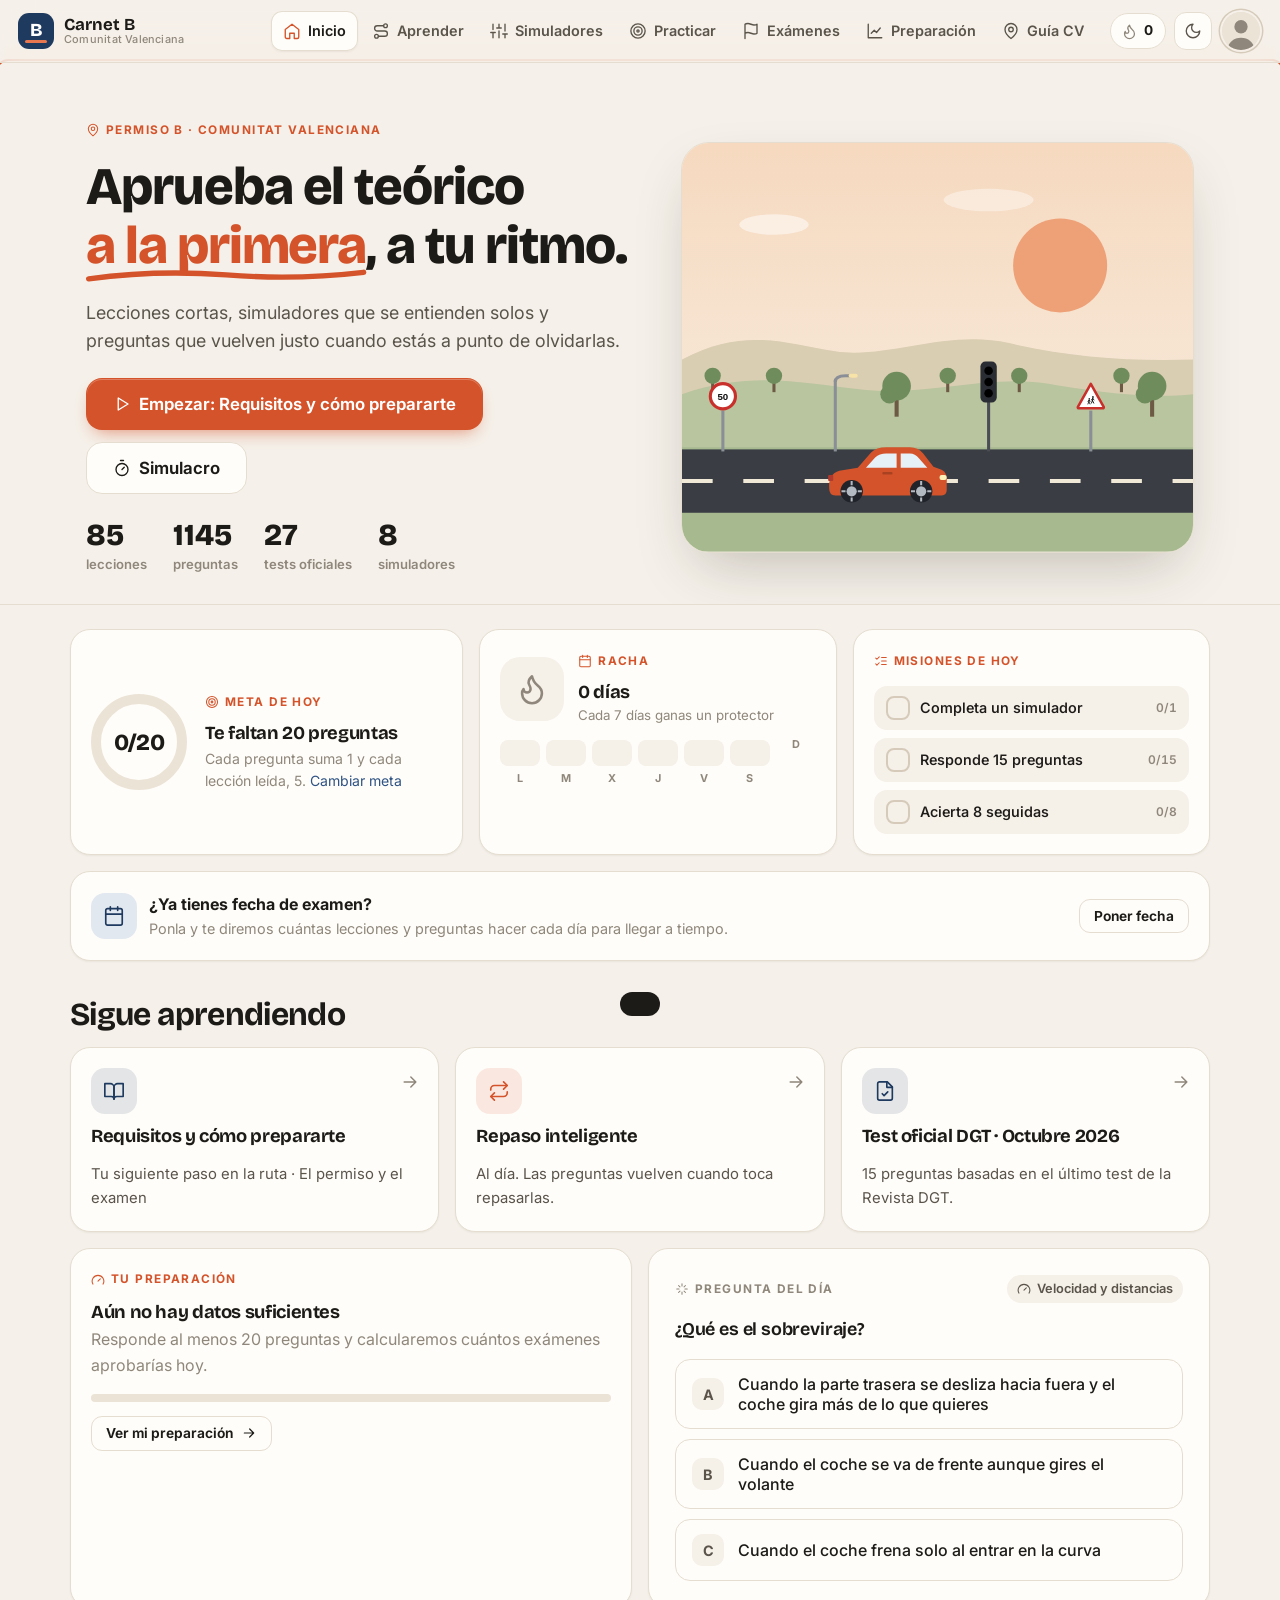
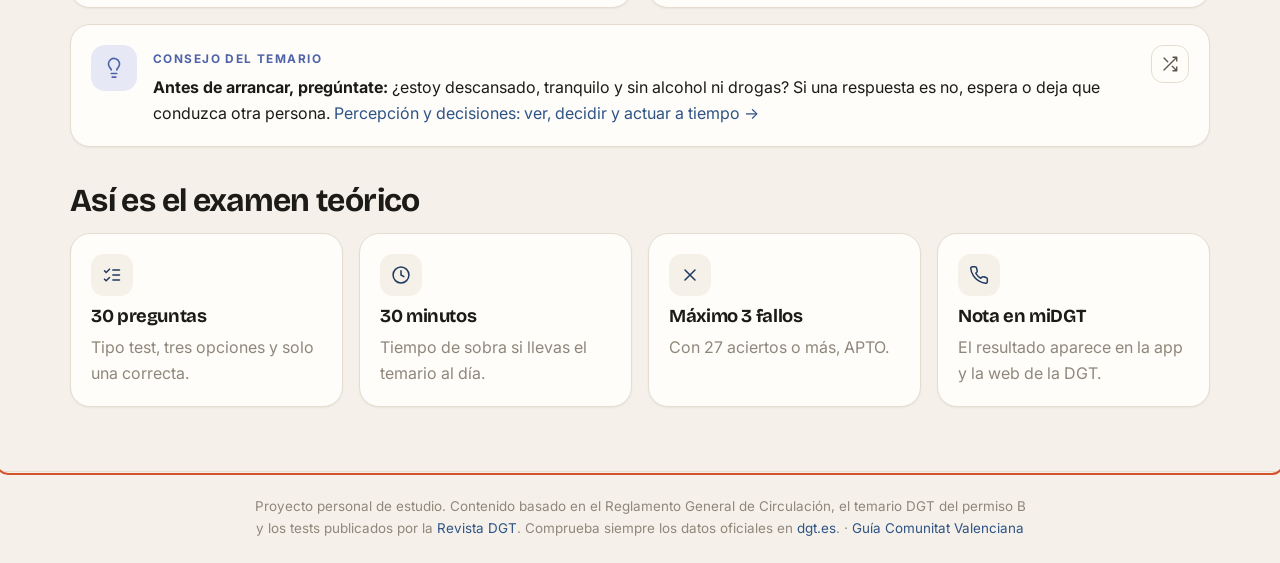
==== commit 886959a1: "Temario completo: tema 11 Normas, sanciones y conducción preventiva - 5 lecciones nuevas: infraccion" ====
--- a/index.html
+++ b/index.html
@@ -72,6 +72,7 @@
   <script src="data/teoria-seguridad.js"></script>
   <script src="data/teoria-accidentes.js"></script>
   <script src="data/teoria-normas.js"></script>
+  <script src="data/teoria-normas-b.js"></script>
   <script src="data/ampliacion-1.js"></script>
   <script src="data/ampliacion-3.js"></script>
   <script src="data/ampliacion-4.js"></script>
--- a/css/styles.css
+++ b/css/styles.css
@@ -170,7 +170,7 @@
 @keyframes tla { 0%,40% { fill: #4a4d55; } 41%,52% { fill: #f2b425; } 53%,100% { fill: #4a4d55; } }
 @keyframes tlv { 0%,52% { fill: #4a4d55; } 53%,100% { fill: #34a56a; } }
 .sun-glow { animation: glow 5s ease-in-out infinite; transform-box: fill-box; transform-origin: center; }
-@keyframes glow { 50% { transform: scale(1.08); opacity: .85; } }
+@keyframes glow { 50% { transform: scale(1.05); opacity: .85; } }
 .hero-stats { display: flex; gap: 26px; margin-top: 26px; flex-wrap: wrap; }
 .hero-stats div b { display: block; font-family: var(--display); font-size: 1.9rem; font-weight: 800; line-height: 1; color: var(--text); }
 .hero-stats div span { font-size: .82rem; color: var(--muted); font-weight: 600; }
@@ -241,7 +241,7 @@
 .lesson ul { padding-left: 0; list-style: none; margin: 0 0 1.2em; }
 .lesson ul li { position: relative; padding-left: 26px; margin-bottom: 8px; }
 .lesson ul li::before { content: ""; position: absolute; left: 6px; top: .62em; width: 8px; height: 8px; border-radius: 2px; background: var(--c, var(--primary)); transform: rotate(45deg); }
-.lesson > .rv { opacity: 0; transform: translateY(16px); transition: opacity .6s var(--ease), transform .6s var(--ease); }
+.lesson > .rv { opacity: 0; transform: translateY(8px); transition: opacity .45s var(--ease), transform .45s var(--ease); }
 .lesson > .rv.in { opacity: 1; transform: none; }
 .box { border-radius: 16px; padding: 16px 18px 16px 56px; margin: 0 0 1.2em; position: relative; border: 1px solid transparent; }
 .box .bx-ic { position: absolute; left: 16px; top: 15px; width: 26px; height: 26px; border-radius: 8px; display: grid; place-items: center; }
@@ -349,7 +349,7 @@
 
 /* ---------- Señales ---------- */
 .sign-card { perspective: 900px; cursor: pointer; }
-.flip { position: relative; height: 230px; transform-style: preserve-3d; transition: transform .7s var(--spring); }
+.flip { position: relative; height: 230px; transform-style: preserve-3d; transition: transform .6s cubic-bezier(.25,.8,.25,1); }
 .sign-card.flipped .flip { transform: rotateY(180deg); }
 .flip > div { position: absolute; inset: 0; backface-visibility: hidden; -webkit-backface-visibility: hidden; border-radius: var(--radius); background: var(--surface); border: 1px solid var(--border); display: flex; flex-direction: column; align-items: center; justify-content: center; padding: 16px; gap: 10px; }
 .flip .back { transform: rotateY(180deg); text-align: left; justify-content: flex-start; overflow: auto; font-size: .9rem; color: var(--text-2); background: var(--surface-2); }
@@ -360,7 +360,7 @@
 
 /* ---------- Tarjetas ---------- */
 .fc-stage { position: relative; max-width: 540px; margin: 0 auto; height: 330px; perspective: 1400px; }
-.fc { position: absolute; inset: 0; cursor: pointer; transform-style: preserve-3d; transition: transform .7s var(--spring); }
+.fc { position: absolute; inset: 0; cursor: pointer; transform-style: preserve-3d; transition: transform .6s cubic-bezier(.25,.8,.25,1); }
 .fc.flipped { transform: rotateY(180deg); }
 .fc.out-left { transition: transform .45s ease-in, opacity .45s; transform: translateX(-130%) rotate(-18deg); opacity: 0; }
 .fc.out-right { transition: transform .45s ease-in, opacity .45s; transform: translateX(130%) rotate(18deg); opacity: 0; }
@@ -517,10 +517,10 @@
 .page-head p { color: var(--text-2); max-width: 680px; font-size: 1.05rem; }
 .progress { height: 8px; background: var(--surface-3); border-radius: 99px; overflow: hidden; }
 .progress > i { display: block; height: 100%; width: 0; background: var(--c, var(--primary)); border-radius: 99px; transition: width 1.1s var(--ease); }
-.reveal { opacity: 0; transform: translateY(22px); transition: opacity .8s var(--ease), transform .8s var(--ease); }
+.reveal { opacity: 0; transform: translateY(12px); transition: opacity .55s var(--ease), transform .55s var(--ease); }
 .reveal.in { opacity: 1; transform: none; }
-.page-enter { animation: pageIn .5s var(--ease) both; }
-@keyframes pageIn { from { opacity: 0; transform: translateY(10px); } to { opacity: 1; transform: none; } }
+.page-enter { animation: pageIn .32s var(--ease) both; }
+@keyframes pageIn { from { opacity: 0; transform: translateY(6px); } to { opacity: 1; transform: none; } }
 ::view-transition-old(root) { animation: vtOut .22s ease both; }
 ::view-transition-new(root) { animation: vtIn .35s var(--ease) both; }
 @keyframes vtOut { to { opacity: 0; transform: translateY(-6px); } }
--- a/css/diagramas.css
+++ b/css/diagramas.css
@@ -16,8 +16,8 @@
 @keyframes unblur { from { filter: blur(6px); opacity: .5; } to { filter: none; opacity: 1; } }
 .dg-body { position: relative; }
 /* entrada escalonada al aparecer */
-.dg [style*="--i"] { opacity: 0; transform: translateY(12px); transition: opacity .55s var(--ease), transform .6s var(--spring); transition-delay: calc(var(--i) * 90ms + 120ms); }
-.dg.in [style*="--i"] { opacity: 1; transform: none; }
+.dg [style*="--i"]:not(path) { opacity: 0; transform: translateY(10px); transition: opacity .55s var(--ease), transform .6s var(--spring); transition-delay: calc(var(--i) * 90ms + 120ms); }
+.dg.in [style*="--i"]:not(path) { opacity: 1; transform: none; }
 .dg .mm-rama[style*="--i"] { transform: translate(-50%, -50%) scale(.85); }
 .dg.in .mm-rama[style*="--i"] { transform: translate(-50%, -50%); }
 .dg .cy-n[style*="--i"] { transform: translate(-50%, -50%) scale(.8); }
--- a/css/aprender.css
+++ b/css/aprender.css
@@ -100,3 +100,7 @@
   .les-bar { margin: 0 -16px 16px; padding: 8px 16px; }
 }
 @media (max-width: 600px) { .les-t { max-width: 38%; } .les-dots { min-width: 80px; } }
+
+/* Al pasar de lección en lección el índice no parpadea: solo entra el contenido */
+.la-suave .la-side { animation: none; }
+.la-main > .wrap.page-enter { animation-duration: .28s; }
